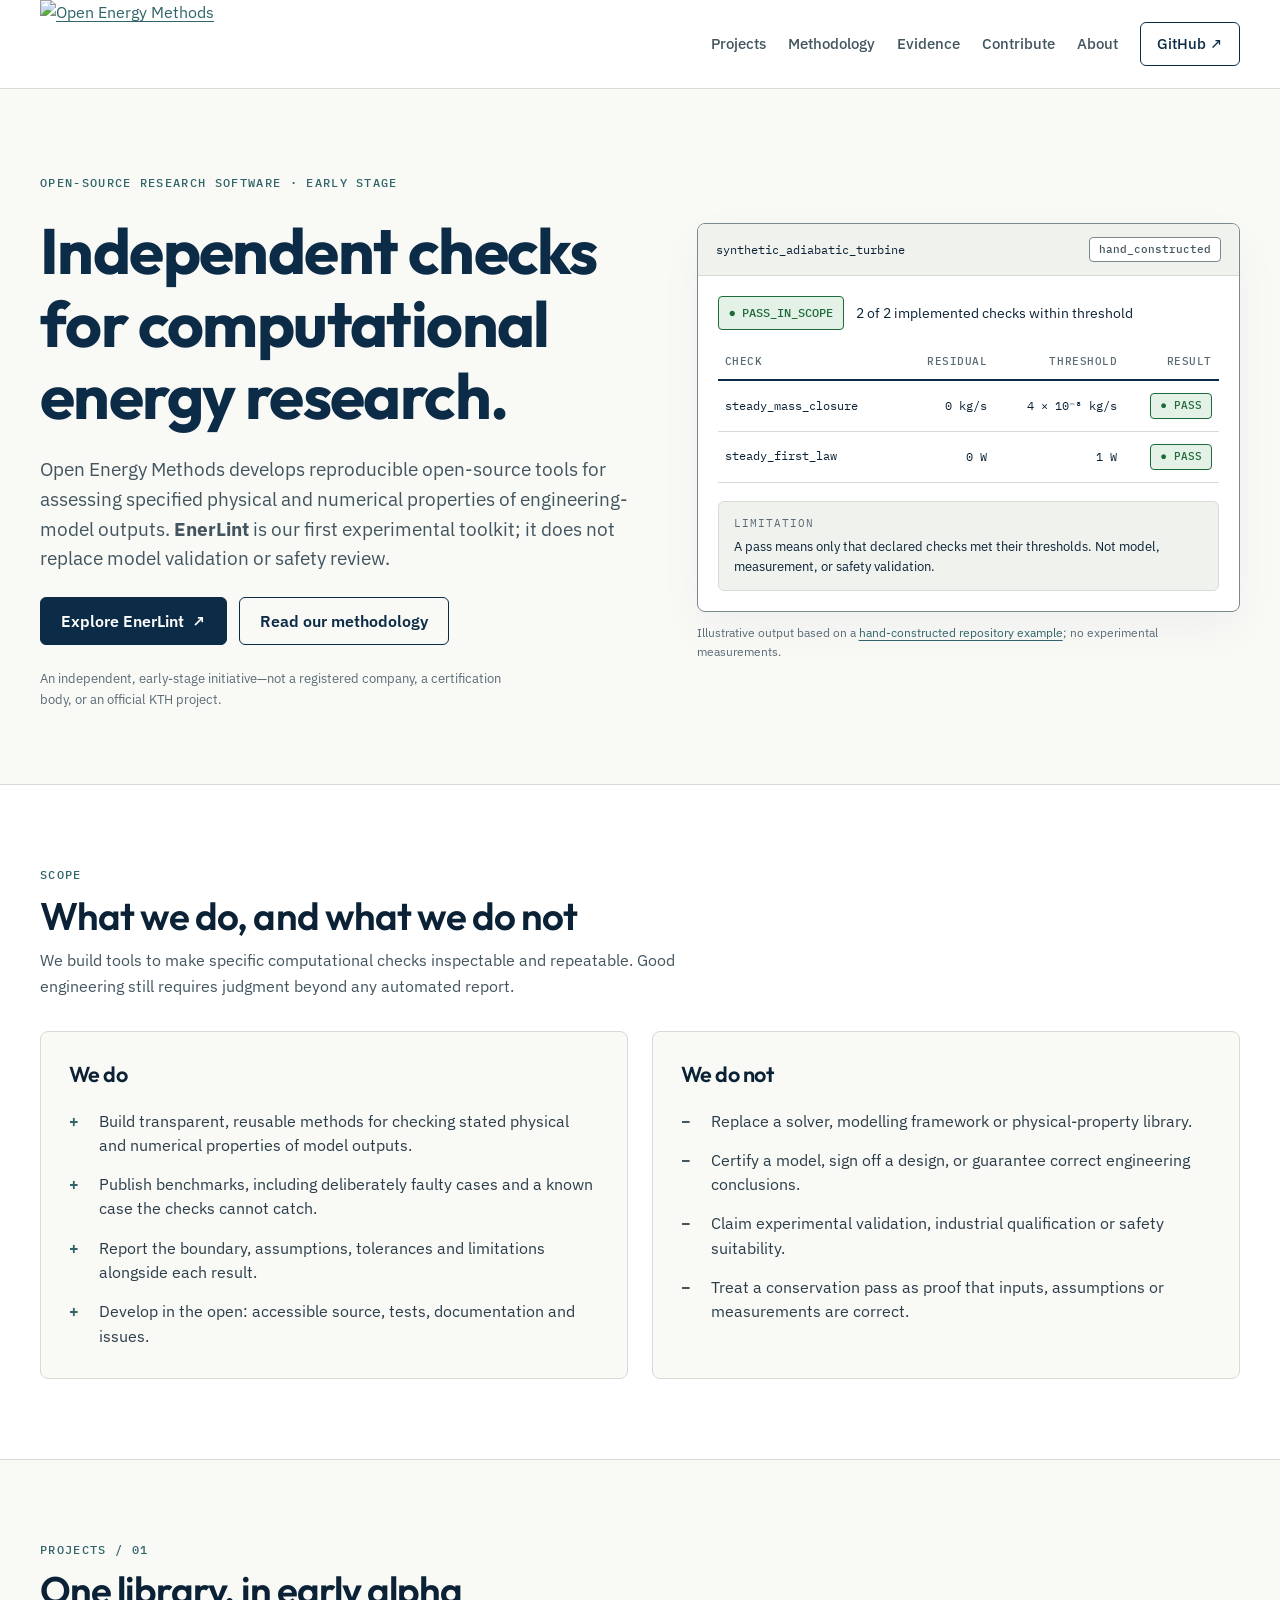
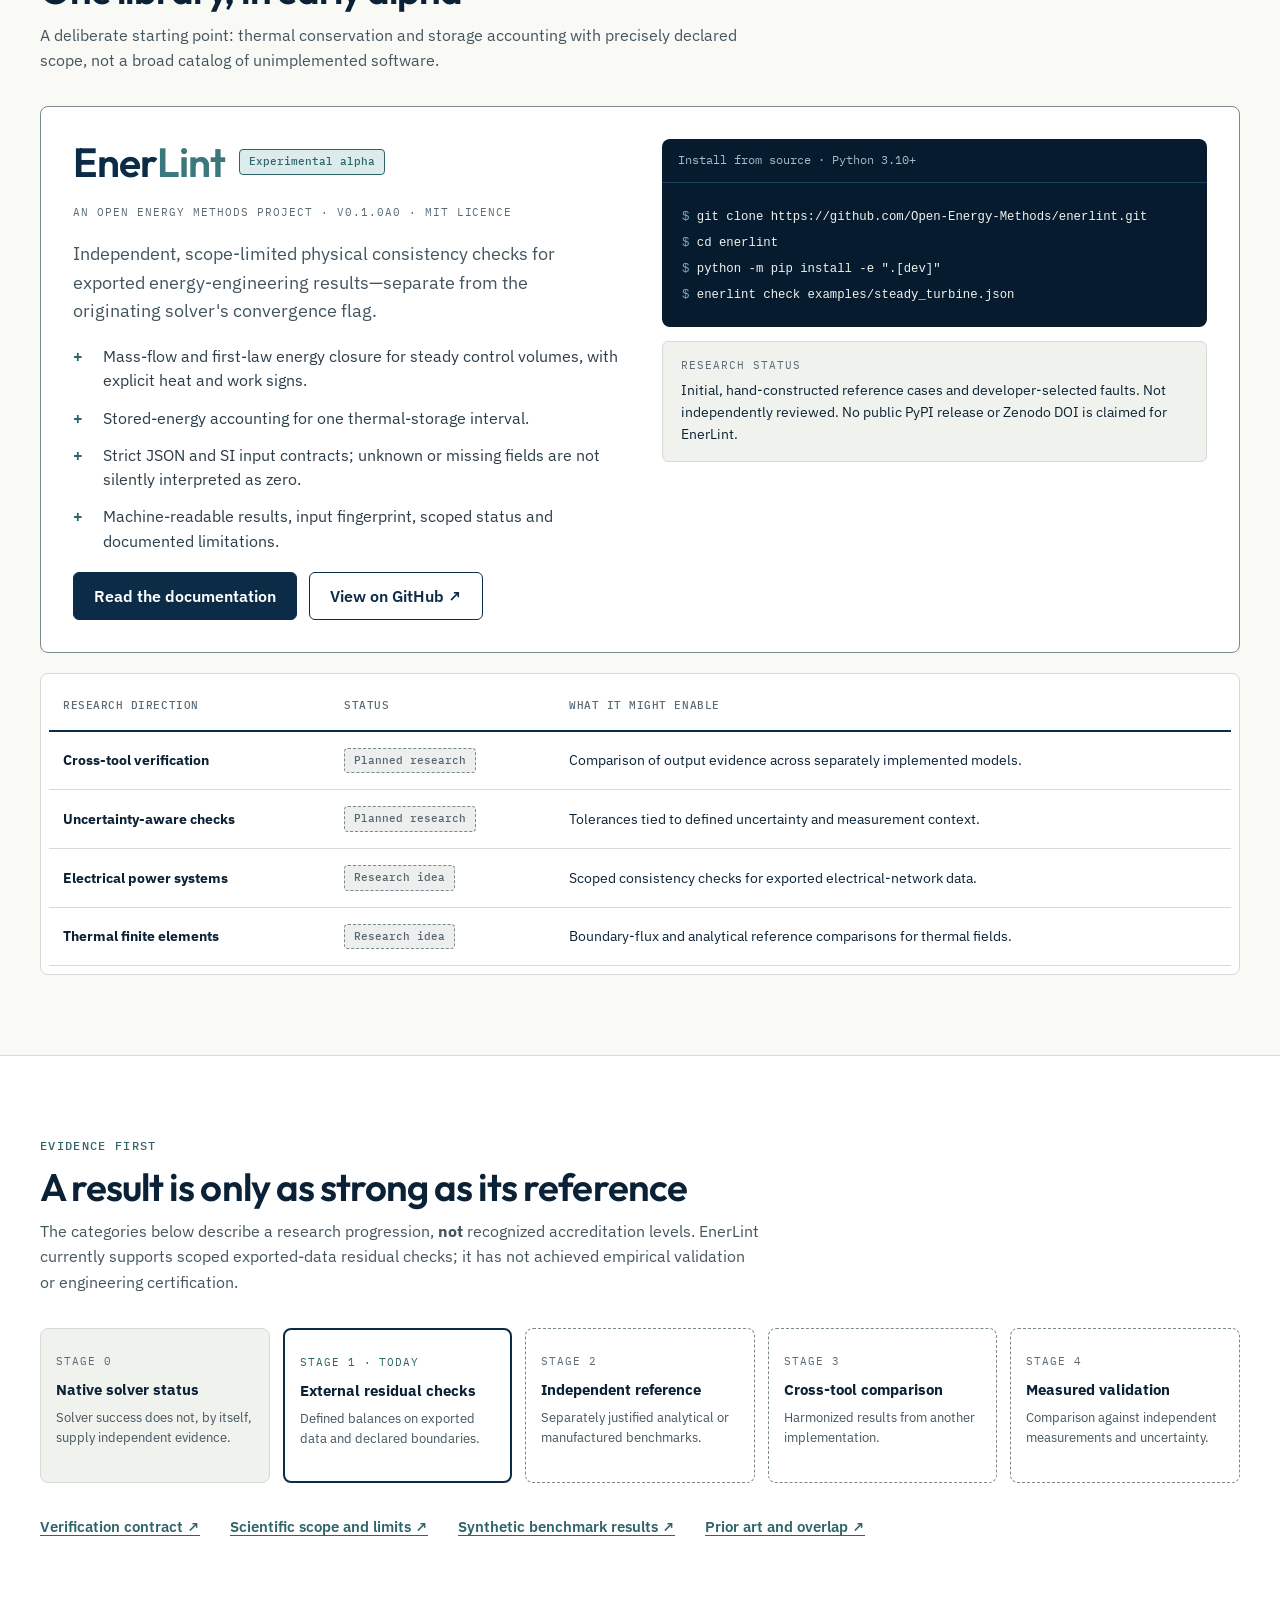
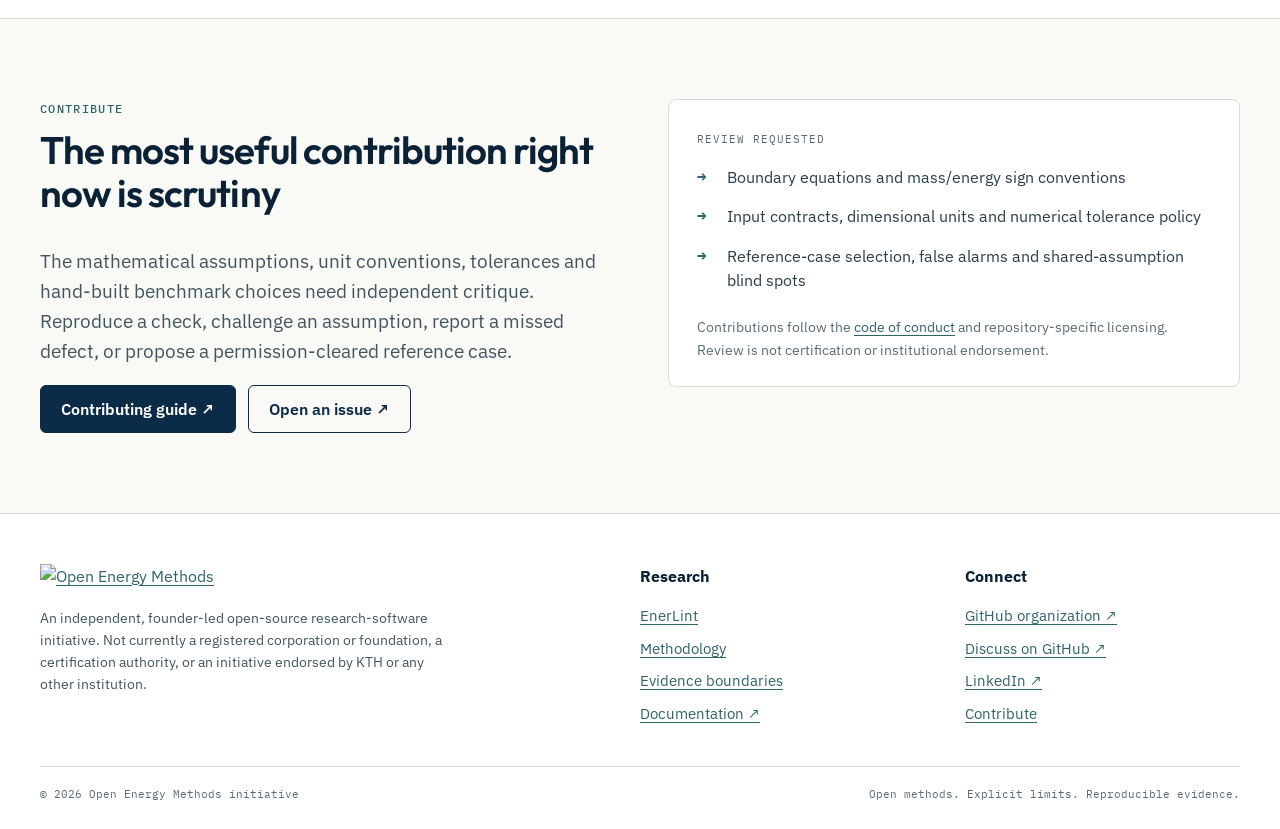
==== index.html @ 45ecf0be "fix(site): make copyable git clone example a single command" ====
<!doctype html>
<html lang="en">
<head>
  <meta charset="utf-8">
  <meta name="viewport" content="width=device-width, initial-scale=1">
  <meta name="theme-color" content="#0C2B47">
  <meta name="description" content="Open Energy Methods develops reproducible, open-source numerical verification methods and evidence-limited tools for energy engineering research. Explore EnerLint.">
  <meta name="author" content="Open Energy Methods">
  <meta property="og:type" content="website">
  <meta property="og:site_name" content="Open Energy Methods">
  <meta property="og:title" content="Open Energy Methods — Independent checks for computational energy research">
  <meta property="og:description" content="Open methods, independent checks, explicit limits. Explore the experimental EnerLint toolkit.">
  <meta property="og:url" content="https://open-energy-methods.github.io/">
  <meta property="og:image" content="https://raw.githubusercontent.com/Open-Energy-Methods/.github/main/assets/brand/oem-logo-full-primary.svg">
  <meta name="twitter:card" content="summary">
  <link rel="canonical" href="https://open-energy-methods.github.io/">
  <link rel="icon" type="image/svg+xml" href="https://raw.githubusercontent.com/Open-Energy-Methods/.github/main/assets/brand/oem-logo-symbol-primary.svg">
  <link rel="preconnect" href="https://fonts.googleapis.com">
  <link rel="preconnect" href="https://fonts.gstatic.com" crossorigin>
  <link rel="stylesheet" href="./assets/site.css">
  <title>Open Energy Methods | Independent verification for energy research</title>
</head>
<body>
<a class="skip" href="#main">Skip to main content</a>
<header class="site-header">
  <div class="container nav-shell">
    <a class="brand" href="/" aria-label="Open Energy Methods — home"><img width="209" height="88" src="https://raw.githubusercontent.com/Open-Energy-Methods/.github/main/assets/brand/oem-logo-full-primary.svg" alt="Open Energy Methods"></a>
    <nav class="desktop-nav" aria-label="Primary navigation">
      <a href="#projects">Projects</a><a href="#method">Methodology</a><a href="#evidence">Evidence</a><a href="#contribute">Contribute</a><a href="#about">About</a>
      <a class="nav-gh" href="https://github.com/Open-Energy-Methods" target="_blank" rel="noopener noreferrer">GitHub ↗</a>
    </nav>
    <details class="mobile-nav">
      <summary aria-label="Open navigation menu">Menu ☰</summary>
      <nav class="mobile-links" aria-label="Mobile navigation">
        <a href="#projects">Projects</a><a href="#method">Methodology</a><a href="#evidence">Evidence</a><a href="#contribute">Contribute</a><a href="#about">About</a><a href="https://github.com/Open-Energy-Methods">GitHub ↗</a>
      </nav>
    </details>
  </div>
</header>
<main id="main">
  <section class="container hero" aria-labelledby="hero-title">
    <div class="hero-copy">
      <span class="eyebrow">Open-source research software · Early stage</span>
      <h1 id="hero-title">Independent checks for computational energy research.</h1>
      <p class="lead">Open Energy Methods develops reproducible open-source tools for assessing specified physical and numerical properties of engineering-model outputs. <strong>EnerLint</strong> is our first experimental toolkit; it does not replace model validation or safety review.</p>
      <div class="btn-row"><a class="btn btn-primary" href="#projects">Explore EnerLint <span aria-hidden="true">↗</span></a><a class="btn btn-outline" href="#method">Read our methodology</a></div>
      <p class="hero-note">An independent, early-stage initiative—not a registered company, a certification body, or an official KTH project.</p>
    </div>
    <figure style="margin:0;min-width:0">
      <div class="card evidence-card">
        <div class="evidence-head"><span class="mono small" style="font-size:.76rem">synthetic_adiabatic_turbine</span><span class="chip chip-plain">hand_constructed</span></div>
        <div class="evidence-body">
          <div class="status-row"><span class="chip chip-pass" style="font-size:.78rem;padding:7px 10px"><span aria-hidden="true">●</span> PASS_IN_SCOPE</span><span class="small">2 of 2 implemented checks within threshold</span></div>
          <div class="table-scroll">
            <table class="table"><thead><tr><th scope="col">Check</th><th scope="col" style="text-align:right">Residual</th><th scope="col" style="text-align:right">Threshold</th><th scope="col">Result</th></tr></thead>
            <tbody><tr><td class="code-name">steady_mass_closure</td><td class="num">0 kg/s</td><td class="num">4 × 10⁻⁸ kg/s</td><td><span class="chip chip-pass">● PASS</span></td></tr><tr><td class="code-name">steady_first_law</td><td class="num">0 W</td><td class="num">1 W</td><td><span class="chip chip-pass">● PASS</span></td></tr></tbody></table>
          </div>
          <div class="limitation"><span class="label">Limitation</span>A pass means only that declared checks met their thresholds. Not model, measurement, or safety validation.</div>
        </div>
      </div>
      <figcaption class="caption">Illustrative output based on a <a href="https://github.com/Open-Energy-Methods/enerlint/blob/main/examples/steady_turbine.json">hand-constructed repository example</a>; no experimental measurements.</figcaption>
    </figure>
  </section>
  <section class="section section-white" id="method" aria-labelledby="method-title"><div class="container">
    <div class="section-heading"><span class="eyebrow">Scope</span><h2 id="method-title">What we do, and what we do not</h2><p>We build tools to make specific computational checks inspectable and repeatable. Good engineering still requires judgment beyond any automated report.</p></div>
    <div class="two-up">
      <article class="scope-panel"><h3>We do</h3><ul class="clean-list">
        <li><span class="list-mark">+</span><span>Build transparent, reusable methods for checking stated physical and numerical properties of model outputs.</span></li>
        <li><span class="list-mark">+</span><span>Publish benchmarks, including deliberately faulty cases and a known case the checks cannot catch.</span></li>
        <li><span class="list-mark">+</span><span>Report the boundary, assumptions, tolerances and limitations alongside each result.</span></li>
        <li><span class="list-mark">+</span><span>Develop in the open: accessible source, tests, documentation and issues.</span></li>
      </ul></article>
      <article class="scope-panel"><h3>We do not</h3><ul class="clean-list">
        <li><span class="list-mark negative">−</span><span>Replace a solver, modelling framework or physical-property library.</span></li>
        <li><span class="list-mark negative">−</span><span>Certify a model, sign off a design, or guarantee correct engineering conclusions.</span></li>
        <li><span class="list-mark negative">−</span><span>Claim experimental validation, industrial qualification or safety suitability.</span></li>
        <li><span class="list-mark negative">−</span><span>Treat a conservation pass as proof that inputs, assumptions or measurements are correct.</span></li>
      </ul></article>
    </div>
  </div></section>
  <section class="section container" id="projects" aria-labelledby="project-title">
    <div class="section-heading"><span class="eyebrow">Projects / 01</span><h2 id="project-title">One library, in early alpha</h2><p>A deliberate starting point: thermal conservation and storage accounting with precisely declared scope, not a broad catalog of unimplemented software.</p></div>
    <article class="card project">
      <div class="project-summary">
        <div class="project-title"><h3>Ener<span>Lint</span></h3><span class="chip chip-teal">Experimental alpha</span></div>
        <span class="label">An Open Energy Methods project · v0.1.0a0 · MIT licence</span>
        <p class="lead">Independent, scope-limited physical consistency checks for exported energy-engineering results—separate from the originating solver's convergence flag.</p>
        <ul class="clean-list">
          <li><span class="list-mark">+</span><span>Mass-flow and first-law energy closure for steady control volumes, with explicit heat and work signs.</span></li>
          <li><span class="list-mark">+</span><span>Stored-energy accounting for one thermal-storage interval.</span></li>
          <li><span class="list-mark">+</span><span>Strict JSON and SI input contracts; unknown or missing fields are not silently interpreted as zero.</span></li>
          <li><span class="list-mark">+</span><span>Machine-readable results, input fingerprint, scoped status and documented limitations.</span></li>
        </ul>
        <div class="btn-row"><a class="btn btn-primary" href="https://github.com/Open-Energy-Methods/enerlint#readme">Read the documentation</a><a class="btn btn-outline" href="https://github.com/Open-Energy-Methods/enerlint">View on GitHub ↗</a></div>
      </div>
      <div class="project-aside">
        <div class="terminal">
          <div class="terminal-top mono">Install from source · Python 3.10+</div>
          <pre><code><span class="prompt">$</span> git clone https://github.com/Open-Energy-Methods/enerlint.git
<span class="prompt">$</span> cd enerlint
<span class="prompt">$</span> python -m pip install -e ".[dev]"
<span class="prompt">$</span> enerlint check examples/steady_turbine.json</code></pre>
        </div>
        <div class="status-box"><span class="label">Research status</span>Initial, hand-constructed reference cases and developer-selected faults. Not independently reviewed. No public PyPI release or Zenodo DOI is claimed for EnerLint.</div>
      </div>
    </article>
    <div class="agenda">
      <div class="table-scroll"><table class="table"><thead><tr><th scope="col">Research direction</th><th scope="col">Status</th><th scope="col">What it might enable</th></tr></thead><tbody>
      <tr><td><strong>Cross-tool verification</strong></td><td><span class="chip chip-neutral">Planned research</span></td><td>Comparison of output evidence across separately implemented models.</td></tr>
      <tr><td><strong>Uncertainty-aware checks</strong></td><td><span class="chip chip-neutral">Planned research</span></td><td>Tolerances tied to defined uncertainty and measurement context.</td></tr>
      <tr><td><strong>Electrical power systems</strong></td><td><span class="chip chip-neutral">Research idea</span></td><td>Scoped consistency checks for exported electrical-network data.</td></tr>
      <tr><td><strong>Thermal finite elements</strong></td><td><span class="chip chip-neutral">Research idea</span></td><td>Boundary-flux and analytical reference comparisons for thermal fields.</td></tr>
      </tbody></table></div>
    </div>
  </section>
  <section class="section section-white" id="evidence" aria-labelledby="evidence-title"><div class="container">
    <div class="section-heading"><span class="eyebrow">Evidence first</span><h2 id="evidence-title">A result is only as strong as its reference</h2><p>The categories below describe a research progression, <strong>not</strong> recognized accreditation levels. EnerLint currently supports scoped exported-data residual checks; it has not achieved empirical validation or engineering certification.</p></div>
    <div class="evidence-levels">
      <div class="level dim"><span class="label">Stage 0</span><strong>Native solver status</strong><p>Solver success does not, by itself, supply independent evidence.</p></div>
      <div class="level current"><span class="label" style="color:var(--teal-text)">Stage 1 · Today</span><strong>External residual checks</strong><p>Defined balances on exported data and declared boundaries.</p></div>
      <div class="level"><span class="label">Stage 2</span><strong>Independent reference</strong><p>Separately justified analytical or manufactured benchmarks.</p></div>
      <div class="level"><span class="label">Stage 3</span><strong>Cross-tool comparison</strong><p>Harmonized results from another implementation.</p></div>
      <div class="level"><span class="label">Stage 4</span><strong>Measured validation</strong><p>Comparison against independent measurements and uncertainty.</p></div>
    </div>
    <div class="doc-links">
      <a href="https://github.com/Open-Energy-Methods/enerlint/blob/main/docs/VERIFICATION_CONTRACT.md">Verification contract ↗</a>
      <a href="https://github.com/Open-Energy-Methods/enerlint/blob/main/docs/SCIENTIFIC_SCOPE.md">Scientific scope and limits ↗</a>
      <a href="https://github.com/Open-Energy-Methods/enerlint/blob/main/docs/RESULTS.md">Synthetic benchmark results ↗</a>
      <a href="https://github.com/Open-Energy-Methods/enerlint/blob/main/docs/PRIOR_ART.md">Prior art and overlap ↗</a>
    </div>
  </div></section>
  <section class="section container" id="contribute" aria-labelledby="contribute-title">
    <div class="contribute-grid">
      <div><div class="section-heading"><span class="eyebrow">Contribute</span><h2 id="contribute-title">The most useful contribution right now is scrutiny</h2></div>
      <p class="lead">The mathematical assumptions, unit conventions, tolerances and hand-built benchmark choices need independent critique. Reproduce a check, challenge an assumption, report a missed defect, or propose a permission-cleared reference case.</p>
      <div class="btn-row"><a class="btn btn-primary" href="https://github.com/Open-Energy-Methods/.github/blob/main/CONTRIBUTING.md">Contributing guide ↗</a><a class="btn btn-outline" href="https://github.com/Open-Energy-Methods/enerlint/issues">Open an issue ↗</a></div></div>
      <aside class="card review-panel"><span class="label">Review requested</span>
      <ul class="clean-list"><li><span class="list-mark">→</span><span>Boundary equations and mass/energy sign conventions</span></li>
      <li><span class="list-mark">→</span><span>Input contracts, dimensional units and numerical tolerance policy</span></li>
      <li><span class="list-mark">→</span><span>Reference-case selection, false alarms and shared-assumption blind spots</span></li></ul>
      <p class="small muted" style="margin:0">Contributions follow the <a href="https://github.com/Open-Energy-Methods/.github/blob/main/CODE_OF_CONDUCT.md">code of conduct</a> and repository-specific licensing. Review is not certification or institutional endorsement.</p>
      </aside>
    </div>
  </section>
</main>
<footer class="site-footer" id="about">
  <div class="container footer-grid">
    <div><a href="/" aria-label="Open Energy Methods homepage"><img class="footer-brand" src="https://raw.githubusercontent.com/Open-Energy-Methods/.github/main/assets/brand/oem-logo-full-primary.svg" alt="Open Energy Methods"></a>
      <p>An independent, founder-led open-source research-software initiative. Not currently a registered corporation or foundation, a certification authority, or an initiative endorsed by KTH or any other institution.</p>
    </div>
    <div class="footer-column"><b>Research</b><a href="#projects">EnerLint</a><a href="#method">Methodology</a><a href="#evidence">Evidence boundaries</a><a href="https://github.com/Open-Energy-Methods/enerlint/tree/main/docs">Documentation ↗</a></div>
    <div class="footer-column"><b>Connect</b><a href="https://github.com/Open-Energy-Methods">GitHub organization ↗</a><a href="https://github.com/Open-Energy-Methods/enerlint/issues">Discuss on GitHub ↗</a><a href="https://www.linkedin.com/company/open-energy-methods">LinkedIn ↗</a><a href="#contribute">Contribute</a></div>
  </div>
  <div class="container footer-bottom"><span>© 2026 Open Energy Methods initiative</span><span>Open methods. Explicit limits. Reproducible evidence.</span></div>
</footer>
</body>
</html>
---- assets/site.css ----
@import url('https://fonts.googleapis.com/css2?family=IBM+Plex+Mono:wght@400;500;600&family=IBM+Plex+Sans:wght@400;500;600;700&family=Outfit:wght@400;500;600;700&display=swap');
:root {
  --navy:#0C2B47; --navy-deep:#071B2E; --teal:#3B787E; --teal-text:#2F6468; --teal-pale:#DCEBEB;
  --paper:#F9F9F6; --white:#FFFFFF; --subtle:#F0F2EE; --line:#D5DBD6; --line-strong:#7A8A8C;
  --ink:#0B2236; --secondary:#43555F; --muted:#5A6B75; --pass:#1F6A3B; --pass-bg:#E4F1E7;
  --container:1200px; --font-body:"IBM Plex Sans",system-ui,sans-serif;
  --font-display:"Outfit","IBM Plex Sans",system-ui,sans-serif;
  --font-mono:"IBM Plex Mono",ui-monospace,monospace;
}
*{box-sizing:border-box}
html{scroll-behavior:smooth;scroll-padding-top:98px}
body{margin:0;background:var(--paper);color:var(--ink);font-family:var(--font-body);font-size:16px;line-height:1.6}
body,button,a{ -webkit-tap-highlight-color:transparent }
img{max-width:100%;height:auto}
a{color:var(--teal-text);text-underline-offset:3px}
a:hover{color:var(--navy)}
a:focus-visible,summary:focus-visible,button:focus-visible{outline:3px solid var(--navy);outline-offset:4px;border-radius:3px}
button{font:inherit}
.skip{position:absolute;z-index:1000;top:-80px;left:12px;padding:10px 16px;background:var(--navy);color:white;border-radius:4px}
.skip:focus{top:12px;color:white}
.container{width:min(calc(100% - 80px),var(--container));margin-inline:auto}
.mono,.eyebrow,.label,.chip{font-family:var(--font-mono)}
.eyebrow{font-size:12px;letter-spacing:.11em;text-transform:uppercase;color:var(--teal-text);font-weight:500}
.label{color:var(--muted);font-size:11px;letter-spacing:.09em;text-transform:uppercase}
h1,h2,h3,p{margin-top:0}
h1,h2,h3{font-family:var(--font-display);letter-spacing:-.025em;line-height:1.13}
h1{font-size:clamp(2.65rem,5vw,4.1rem);color:var(--navy);font-weight:700;max-width:760px;margin-bottom:0}
h2{font-size:clamp(1.85rem,3vw,2.4rem);font-weight:600;margin-bottom:0}
h3{font-size:1.35rem;font-weight:600;margin-bottom:0}
p{color:var(--secondary)}
.lead{font-size:clamp(1.05rem,1.45vw,1.22rem);line-height:1.6}
.small{font-size:.88rem}
.muted{color:var(--muted)}
.site-header{background:#fff;border-bottom:1px solid var(--line);position:sticky;top:0;z-index:50}
.nav-shell{display:flex;align-items:center;justify-content:space-between;gap:24px;min-height:88px}
.brand{display:inline-flex;align-items:center;flex:none}
.brand img{display:block;width:209px;height:auto}
.desktop-nav{display:flex;align-items:center;gap:22px}
.desktop-nav a{font-size:.91rem;font-weight:500;color:var(--secondary);text-decoration:none;white-space:nowrap}
.desktop-nav a:hover{color:var(--navy);text-decoration:underline}
.desktop-nav .nav-gh{border:1px solid var(--navy);border-radius:6px;padding:9px 16px;color:var(--navy)}
.mobile-nav{display:none}
.mobile-nav summary{cursor:pointer;font-weight:600;list-style:none;color:var(--navy);padding:10px;border:1px solid var(--line-strong);border-radius:6px}
.mobile-nav summary::-webkit-details-marker{display:none}
.mobile-nav .mobile-links{display:flex;flex-direction:column;gap:0;position:absolute;top:calc(100% - 1px);left:0;right:0;background:white;border-bottom:1px solid var(--line);box-shadow:0 12px 24px #071b2e12;padding:10px 24px 20px}
.mobile-links a{display:block;padding:11px 4px;text-decoration:none;font-weight:500;color:var(--ink)}
.btn-row{display:flex;flex-wrap:wrap;gap:12px}
.btn{min-height:48px;display:inline-flex;align-items:center;justify-content:center;gap:8px;padding:10px 20px;border:1.5px solid var(--navy);border-radius:6px;text-decoration:none;font-weight:600;font-size:.98rem;line-height:1.3;transition:background-color .15s ease,border-color .15s ease,transform .15s ease}
.btn:hover{transform:translateY(-1px)}
.btn-primary{background:var(--navy);color:white}
.btn-primary:hover{background:var(--navy-deep);color:white}
.btn-outline{background:transparent;color:var(--navy)}
.btn-outline:hover{background:var(--subtle);color:var(--navy)}
.hero{padding-block:84px 74px;display:grid;grid-template-columns: minmax(0,1.05fr) minmax(0,.95fr);gap:56px;align-items:center}
.hero-copy{display:flex;flex-direction:column;align-items:start;gap:23px}
.hero-copy .lead{margin:0;max-width:57ch}
.hero-note{font-size:.83rem;max-width:59ch;color:var(--muted);line-height:1.6;margin:0}
.card{background:var(--white);border:1px solid var(--line);border-radius:8px}
.evidence-card{border-color:var(--line-strong);overflow:hidden;box-shadow:0 16px 45px #0c2b470b}
.evidence-head{display:flex;justify-content:space-between;gap:12px;align-items:center;flex-wrap:wrap;background:var(--subtle);padding:13px 18px;border-bottom:1px solid var(--line)}
.evidence-body{padding:20px}
.status-row{display:flex;gap:12px;align-items:center;flex-wrap:wrap;margin-bottom:14px}
.chip{display:inline-flex;align-items:center;gap:6px;border-radius:4px;padding:4px 9px;font-size:.7rem;font-weight:500;line-height:1.4;border:1px solid var(--line-strong);white-space:nowrap}
.chip-pass{color:var(--pass);background:var(--pass-bg);border-color:var(--pass)}
.chip-neutral{color:#55646E;background:#ECEFEE;border-style:dashed}
.chip-teal{color:var(--teal-text);background:var(--teal-pale);border-color:var(--teal-text)}
.chip-plain{color:var(--secondary);background:white}
.table-scroll{overflow-x:auto;width:100%}
.table{border-collapse:collapse;width:100%;font-size:.83rem;line-height:1.45;min-width:480px}
.table th{text-align:left;font-family:var(--font-mono);font-size:.67rem;letter-spacing:.05em;text-transform:uppercase;font-weight:500;color:var(--muted);border-bottom:2px solid var(--navy);padding:10px 7px}
.table td{border-bottom:1px solid var(--line);padding:12px 7px;vertical-align:middle}
.table td:last-child,.table th:last-child{text-align:right}
.table .num{text-align:right;white-space:nowrap;font-family:var(--font-mono);font-size:.75rem}
.table .code-name{font-family:var(--font-mono);font-size:.72rem;word-break:break-word}
.limitation{margin-top:18px;padding:13px 15px;border:1px solid var(--line);background:var(--subtle);border-radius:6px;font-size:.84rem;line-height:1.55}
.limitation .label{display:block;margin-bottom:4px}
.caption{font-size:.76rem;line-height:1.5;color:var(--muted);margin-top:12px;margin-bottom:0}
.section{padding-block:80px}
.section-white{background:var(--white);border-block:1px solid var(--line)}
.section-heading{display:flex;flex-direction:column;gap:10px;max-width:780px;margin-bottom:32px}
.section-heading p{margin:0;max-width:72ch}
.two-up{display:grid;grid-template-columns:repeat(2,minmax(0,1fr));gap:24px}
.scope-panel{padding:30px 28px;background:var(--paper);border:1px solid var(--line);border-radius:8px}
.scope-panel h3{margin-bottom:22px}
.clean-list{margin:0;padding:0;list-style:none;display:flex;flex-direction:column;gap:15px}
.clean-list li{display:grid;grid-template-columns:18px 1fr;gap:12px;color:#2B3D49;line-height:1.52}
.list-mark{font-family:var(--font-mono);color:var(--teal-text);font-weight:600}
.list-mark.negative{color:var(--secondary)}
.project{border-color:var(--line-strong);padding:32px;display:grid;grid-template-columns:repeat(2,minmax(0,1fr));gap:44px;align-items:start}
.project-summary{display:flex;flex-direction:column;gap:19px}
.project-title{display:flex;align-items:center;gap:14px;flex-wrap:wrap}
.project-title h3{font-size:2.55rem;color:var(--navy)}
.project-title h3 span{color:var(--teal)}
.project-summary .lead{margin:0;font-size:1.1rem}
.project-summary .clean-list{gap:13px}
.terminal{background:var(--navy-deep);color:#eef2ef;border-radius:8px;overflow:hidden}
.terminal-top{font-size:.74rem;color:#a9bac4;border-bottom:1px solid #1F4059;padding:12px 16px}
pre{margin:0;max-width:100%;white-space:pre;overflow:auto;padding:20px;font-size:.77rem;line-height:1.95;font-family:var(--font-mono)}
.terminal .prompt{color:#6FB0B4}
.project-aside{display:flex;flex-direction:column;gap:14px;min-width:0}
.status-box{padding:15px 18px;border:1px solid var(--line);border-radius:6px;background:var(--subtle);font-size:.85rem;line-height:1.6}
.status-box .label{display:block;margin-bottom:6px}
.agenda{margin-top:20px;padding:8px;background:white;border:1px solid var(--line);border-radius:8px}
.agenda .table{min-width:600px;font-size:.88rem}
.agenda .table td,.agenda .table th{padding:16px 14px}
.agenda .table td:nth-child(2){white-space:nowrap}
.agenda .table td:last-child,.agenda .table th:last-child{text-align:left}
.evidence-levels{display:grid;grid-template-columns:repeat(5,minmax(0,1fr));gap:13px}
.level{border:1px dashed var(--line-strong);background:#fff;padding:18px 15px;border-radius:8px;min-height:155px}
.level.dim{background:var(--subtle);border-style:solid;border-color:var(--line)}
.level.current{border:2px solid var(--navy)}
.level strong{display:block;font-size:.93rem;line-height:1.35;margin-top:8px}
.level p{font-size:.81rem;line-height:1.5;margin:8px 0 0}
.doc-links{display:flex;gap:14px 30px;flex-wrap:wrap;margin-top:32px}
.doc-links a{font-weight:600;font-size:.93rem}
.contribute-grid{display:grid;grid-template-columns:repeat(2,minmax(0,1fr));gap:56px;align-items:start}
.contribute-grid .lead{max-width:58ch}
.review-panel{padding:25px 28px}
.review-panel .clean-list{margin-top:14px;margin-bottom:24px}
.site-footer{border-top:1px solid var(--line);background:white}
.footer-grid{display:grid;grid-template-columns:2fr 1fr 1fr;gap:50px;padding-block:50px 40px}
.footer-brand{width:235px;display:block;margin-bottom:18px}
.footer-grid p{font-size:.86rem;line-height:1.6;max-width:52ch}
.footer-column{display:flex;flex-direction:column;gap:9px}
.footer-column b{margin-bottom:6px}
.footer-column a{font-size:.92rem}
.footer-bottom{border-top:1px solid var(--line);padding-block:18px 26px;display:flex;justify-content:space-between;gap:16px;color:var(--muted);font-family:var(--font-mono);font-size:.71rem}
@media(max-width:1050px){.desktop-nav{gap:13px}.desktop-nav a{font-size:.83rem}.brand img{width:178px}.hero{gap:32px}.evidence-levels{grid-template-columns:repeat(3,1fr)}}
@media(max-width:820px){.container{width:min(calc(100% - 48px),var(--container))}.nav-shell{min-height:76px}.desktop-nav{display:none}.mobile-nav{display:block}.hero{grid-template-columns:1fr;padding-block:65px 62px;gap:42px}.hero-copy{max-width:660px}.project,.contribute-grid{grid-template-columns:1fr}.footer-grid{grid-template-columns:1.5fr 1fr;gap:36px}.footer-grid .footer-column:last-child{grid-column:2}.section{padding-block:64px}}
@media(max-width:600px){.container{width:calc(100% - 36px)}.brand img{width:170px}.hero{padding-block:52px}.hero-copy{gap:19px}h1{font-size:clamp(2.35rem,10.5vw,3.1rem)}.section{padding-block:52px}.two-up{grid-template-columns:1fr}.scope-panel{padding:23px 20px}.project{padding:22px 18px;gap:28px}.project-title h3{font-size:2.25rem}.evidence-body{padding:15px}.evidence-levels{grid-template-columns:repeat(2,minmax(0,1fr))}.level{min-height:137px}.agenda .table{min-width:580px}.footer-grid{grid-template-columns:1fr;gap:24px}.footer-grid .footer-column:last-child{grid-column:auto}.footer-bottom{flex-direction:column}.review-panel{padding:21px 20px}}
@media(max-width:370px){.evidence-levels{grid-template-columns:1fr}.btn{width:100%}}
@media(prefers-reduced-motion:reduce){html{scroll-behavior:auto}.btn{transition:none}.btn:hover{transform:none}}
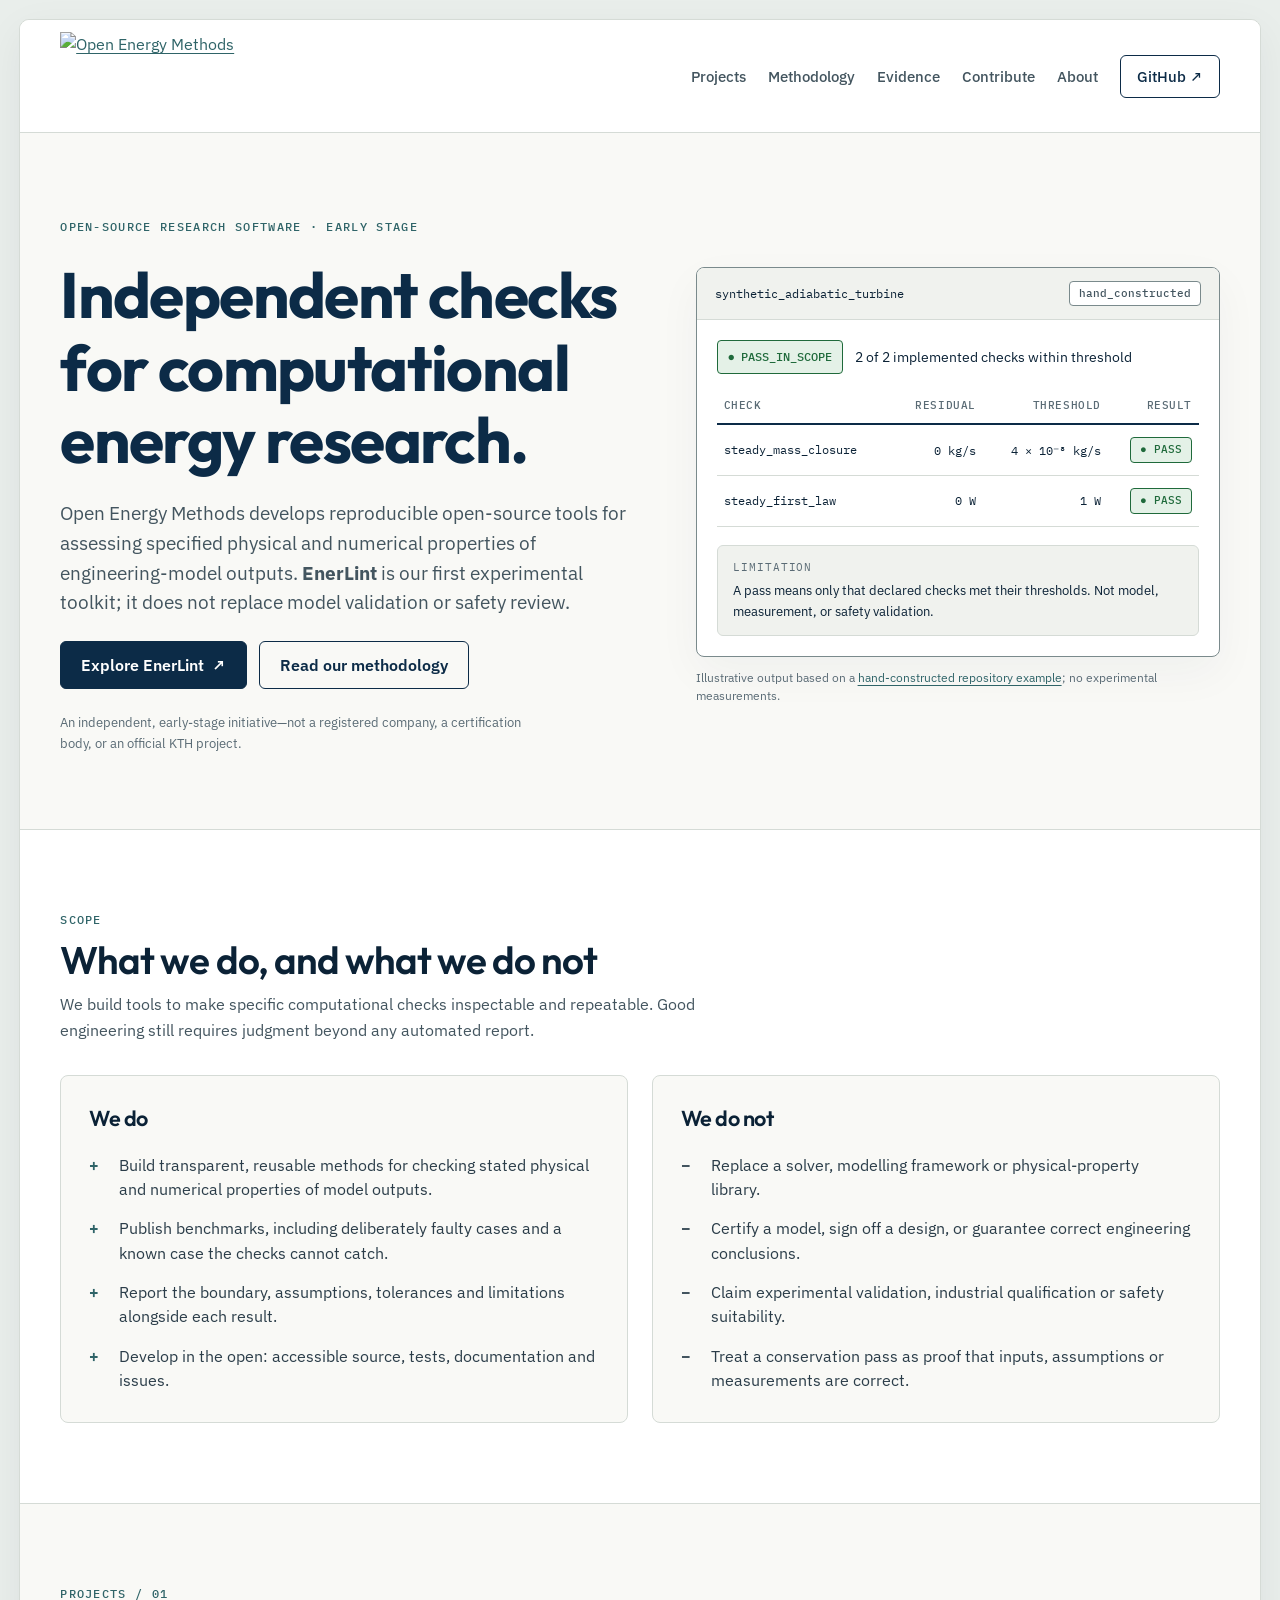
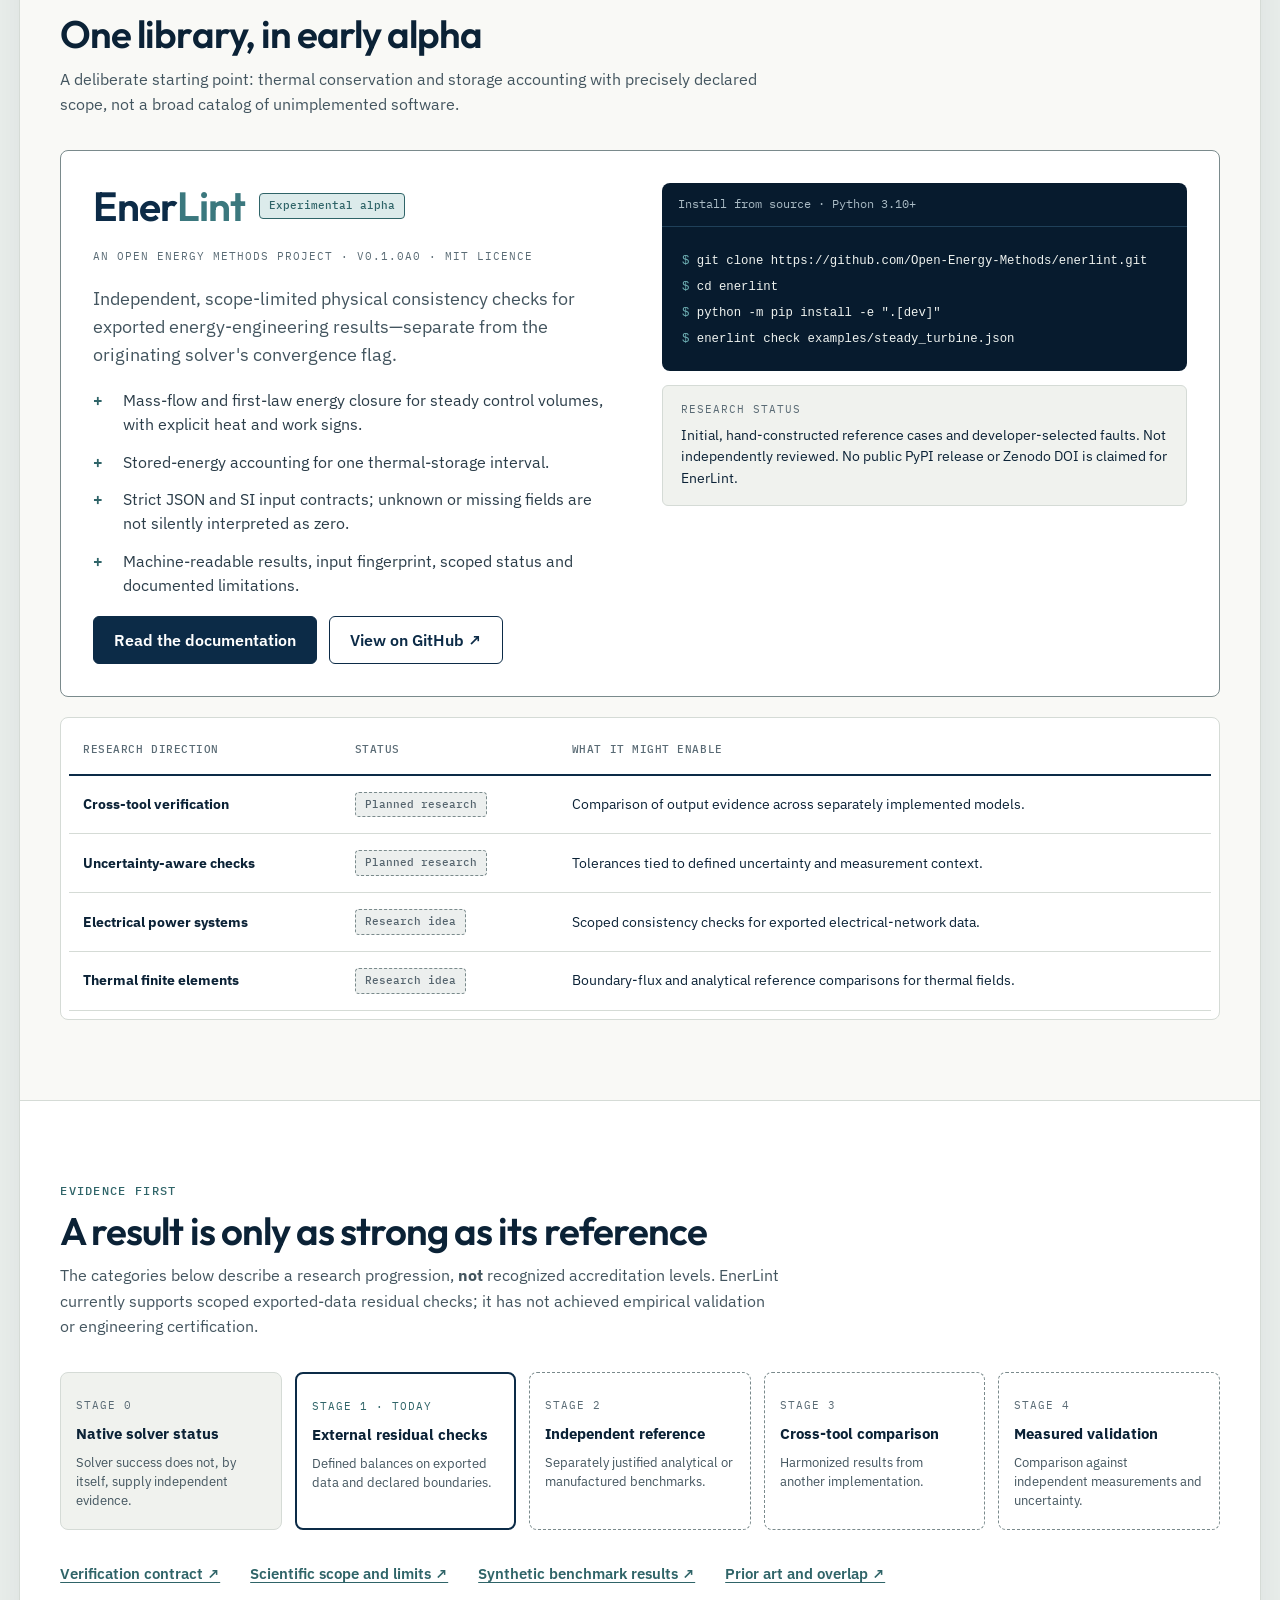
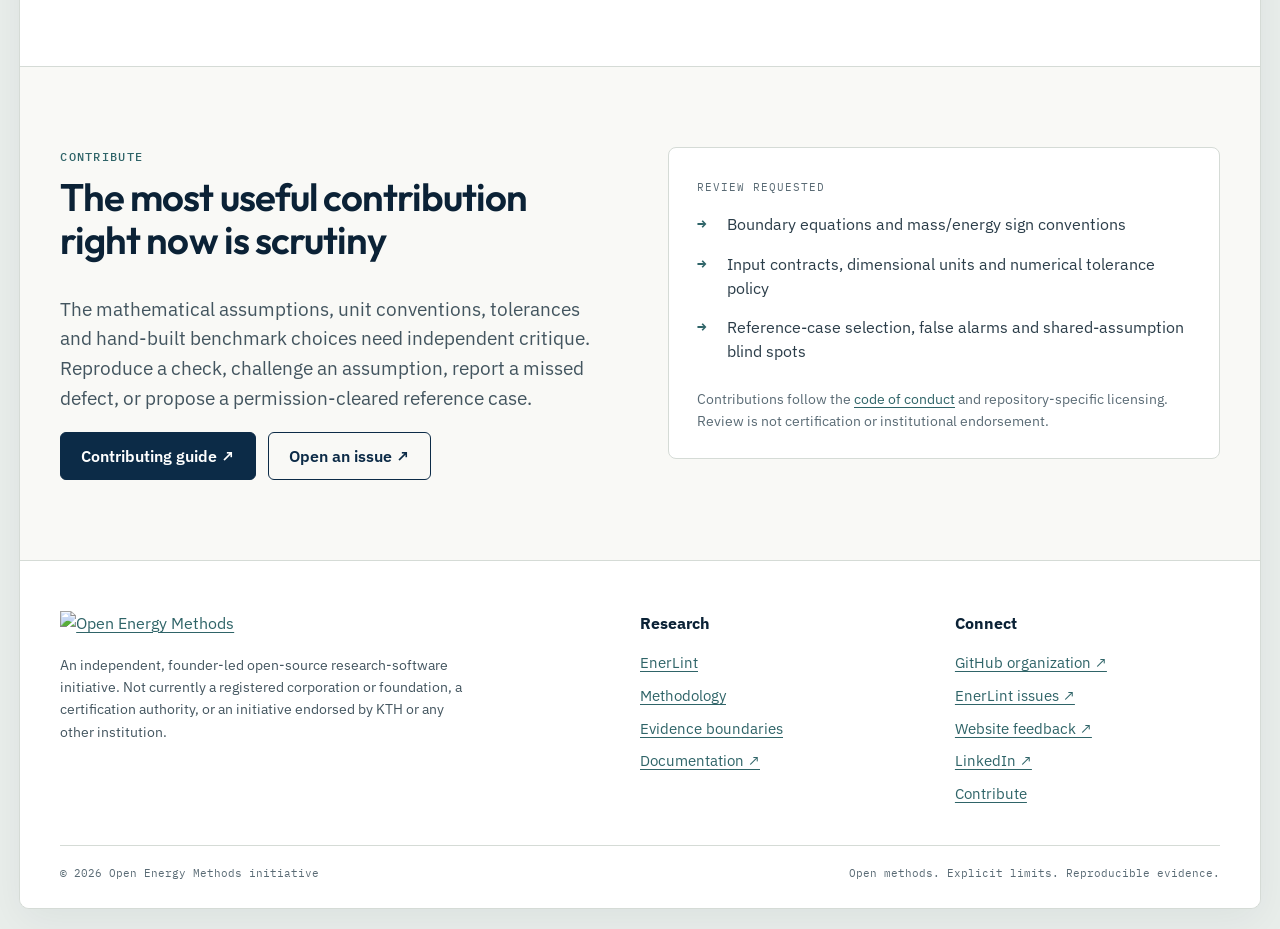
==== commit 56810720: "feat(site): link website issue tracker from footer" ====
--- a/index.html
+++ b/index.html
@@ -149,7 +149,7 @@
       <p>An independent, founder-led open-source research-software initiative. Not currently a registered corporation or foundation, a certification authority, or an initiative endorsed by KTH or any other institution.</p>
     </div>
     <div class="footer-column"><b>Research</b><a href="#projects">EnerLint</a><a href="#method">Methodology</a><a href="#evidence">Evidence boundaries</a><a href="https://github.com/Open-Energy-Methods/enerlint/tree/main/docs">Documentation ↗</a></div>
-    <div class="footer-column"><b>Connect</b><a href="https://github.com/Open-Energy-Methods">GitHub organization ↗</a><a href="https://github.com/Open-Energy-Methods/enerlint/issues">Discuss on GitHub ↗</a><a href="https://www.linkedin.com/company/open-energy-methods">LinkedIn ↗</a><a href="#contribute">Contribute</a></div>
+    <div class="footer-column"><b>Connect</b><a href="https://github.com/Open-Energy-Methods">GitHub organization ↗</a><a href="https://github.com/Open-Energy-Methods/enerlint/issues">EnerLint issues ↗</a><a href="https://github.com/Open-Energy-Methods/open-energy-methods.github.io/issues">Website feedback ↗</a><a href="https://www.linkedin.com/company/open-energy-methods">LinkedIn ↗</a><a href="#contribute">Contribute</a></div>
   </div>
   <div class="container footer-bottom"><span>© 2026 Open Energy Methods initiative</span><span>Open methods. Explicit limits. Reproducible evidence.</span></div>
 </footer>
--- a/assets/site.css
+++ b/assets/site.css
@@ -131,3 +131,22 @@
 @media(max-width:600px){.container{width:calc(100% - 36px)}.brand img{width:170px}.hero{padding-block:52px}.hero-copy{gap:19px}h1{font-size:clamp(2.35rem,10.5vw,3.1rem)}.section{padding-block:52px}.two-up{grid-template-columns:1fr}.scope-panel{padding:23px 20px}.project{padding:22px 18px;gap:28px}.project-title h3{font-size:2.25rem}.evidence-body{padding:15px}.evidence-levels{grid-template-columns:repeat(2,minmax(0,1fr))}.level{min-height:137px}.agenda .table{min-width:580px}.footer-grid{grid-template-columns:1fr;gap:24px}.footer-grid .footer-column:last-child{grid-column:auto}.footer-bottom{flex-direction:column}.review-panel{padding:21px 20px}}
 @media(max-width:370px){.evidence-levels{grid-template-columns:1fr}.btn{width:100%}}
 @media(prefers-reduced-motion:reduce){html{scroll-behavior:auto}.btn{transition:none}.btn:hover{transform:none}}
+
+/* Window breathing room — give the site a deliberate inset instead of
+   allowing the header/sections/footer to sit flush against browser edges.
+   Outer space is decorative; content remains inside its own max-width grid. */
+:root{--window-gutter:clamp(12px,1.5vw,28px)}
+html{background:#E9EEEB;scroll-padding-top:calc(120px + var(--window-gutter))}
+body{
+  margin:var(--window-gutter);
+  border:1px solid var(--line);
+  border-radius:10px;
+  box-shadow:0 12px 42px rgba(7,27,46,.06);
+}
+.site-header{top:var(--window-gutter);border-radius:9px 9px 0 0}
+.nav-shell{padding-block:12px}
+.site-footer{border-radius:0 0 9px 9px}
+@media(max-width:600px){
+  :root{--window-gutter:8px}
+  .nav-shell{padding-block:9px}
+}
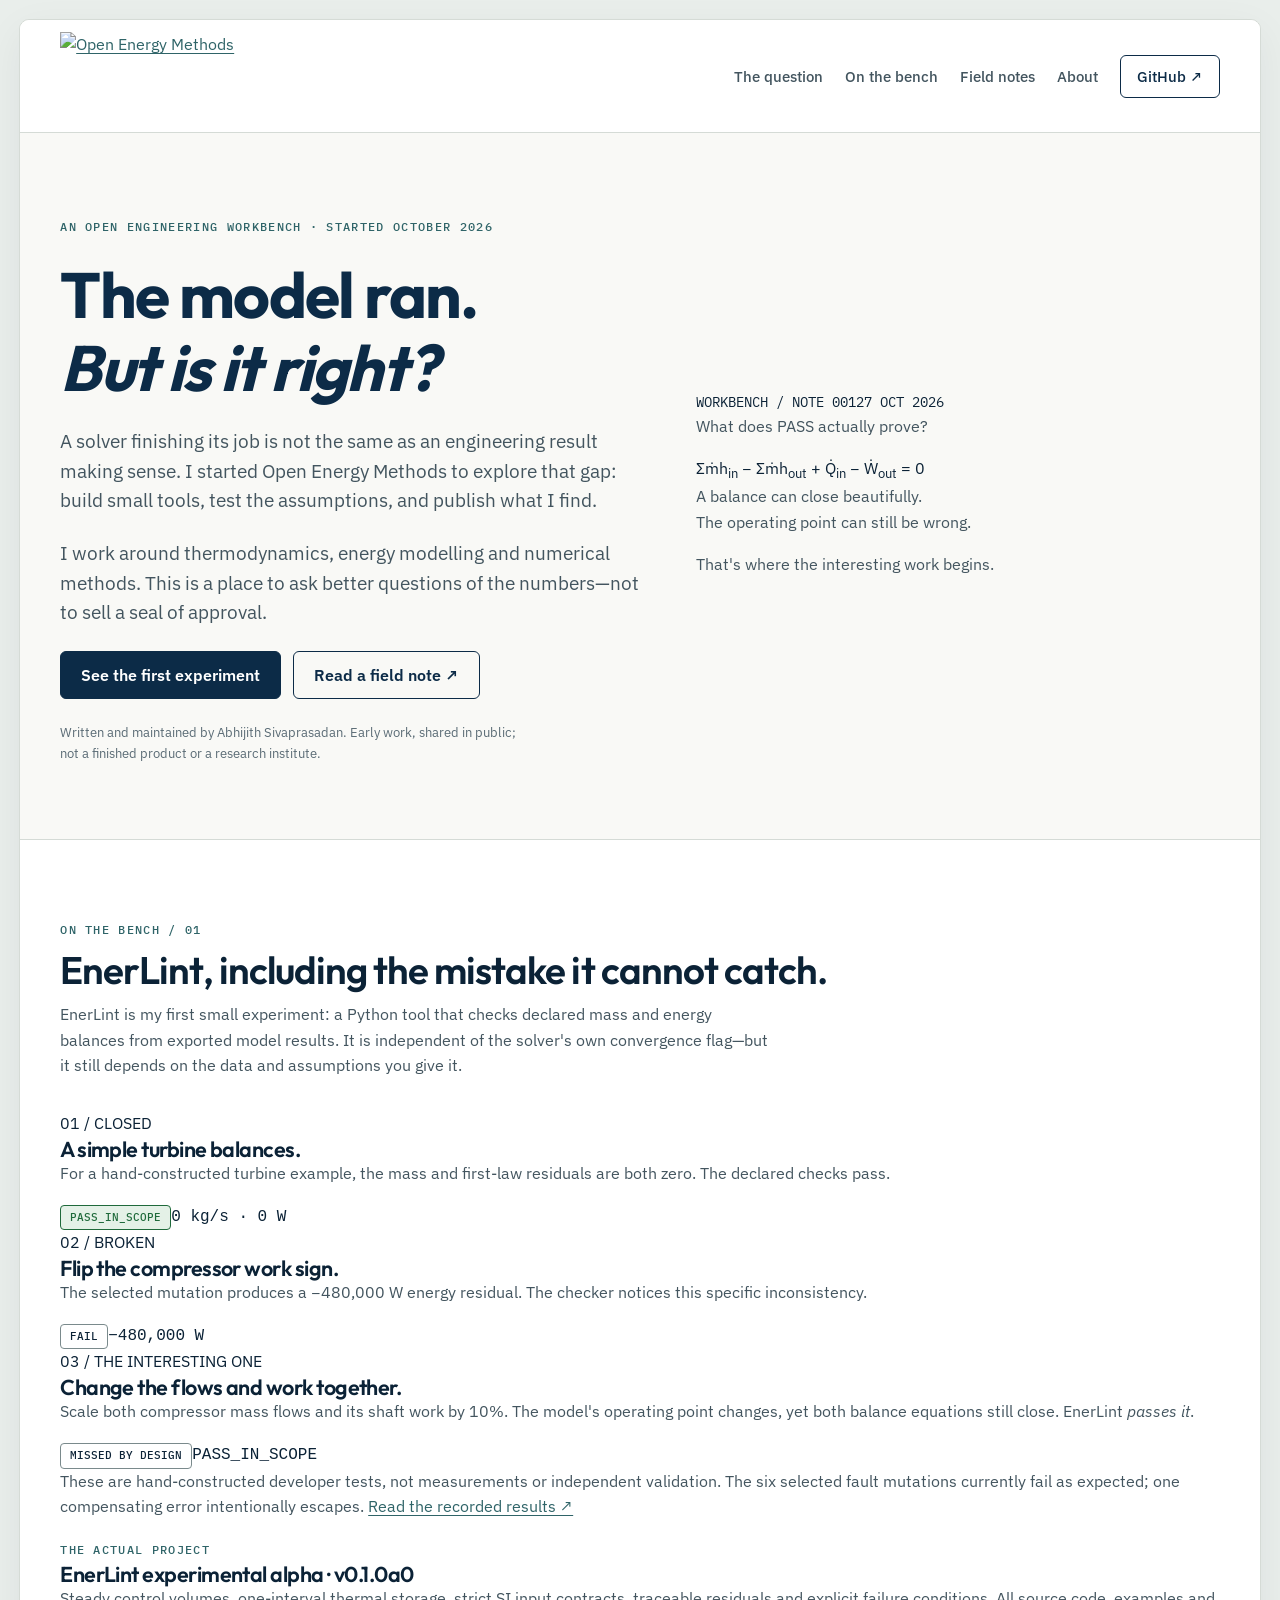
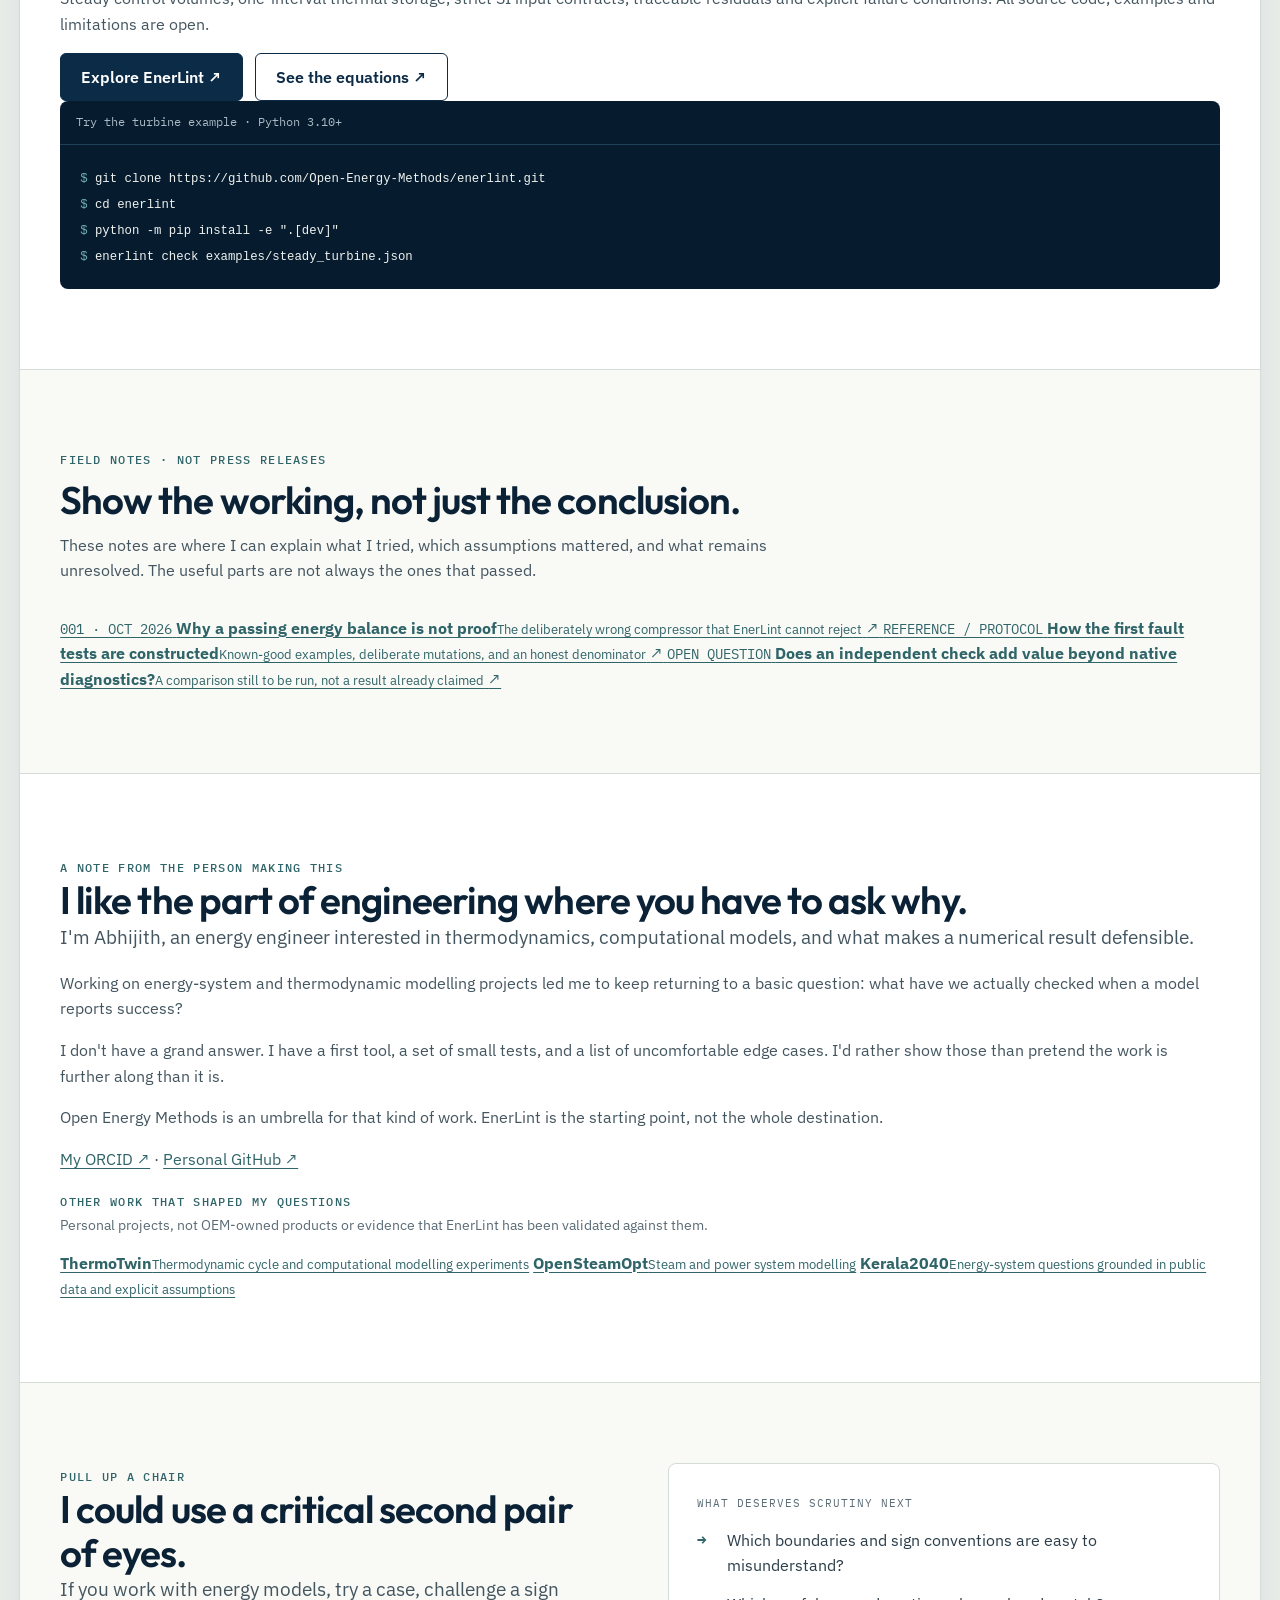
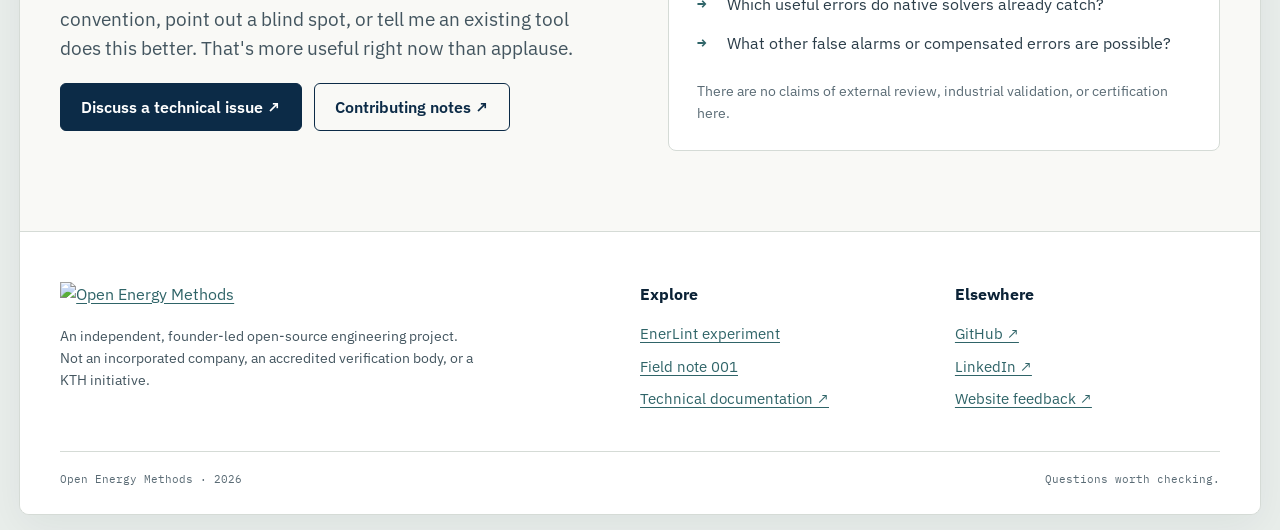
==== commit fa789eef: "feat(site): replace institutional pitch with founder-led engineering workbench" ====
--- a/index.html
+++ b/index.html
@@ -4,154 +4,189 @@
   <meta charset="utf-8">
   <meta name="viewport" content="width=device-width, initial-scale=1">
   <meta name="theme-color" content="#0C2B47">
-  <meta name="description" content="Open Energy Methods develops reproducible, open-source numerical verification methods and evidence-limited tools for energy engineering research. Explore EnerLint.">
   <meta name="author" content="Open Energy Methods">
+  <meta name="description" content="Open Energy Methods is Abhijith Sivaprasadan's open research workbench for energy modelling, thermodynamics and numerical verification. First experiment: EnerLint.">
   <meta property="og:type" content="website">
   <meta property="og:site_name" content="Open Energy Methods">
-  <meta property="og:title" content="Open Energy Methods — Independent checks for computational energy research">
-  <meta property="og:description" content="Open methods, independent checks, explicit limits. Explore the experimental EnerLint toolkit.">
+  <meta property="og:title" content="Open Energy Methods — Questions worth checking">
+  <meta property="og:description" content="One engineer's open workbench for energy models, numerical methods and the things a successful simulation cannot prove.">
   <meta property="og:url" content="https://open-energy-methods.github.io/">
   <meta property="og:image" content="https://raw.githubusercontent.com/Open-Energy-Methods/.github/main/assets/brand/oem-logo-full-primary.svg">
   <meta name="twitter:card" content="summary">
   <link rel="canonical" href="https://open-energy-methods.github.io/">
   <link rel="icon" type="image/svg+xml" href="https://raw.githubusercontent.com/Open-Energy-Methods/.github/main/assets/brand/oem-logo-symbol-primary.svg">
-  <link rel="preconnect" href="https://fonts.googleapis.com">
-  <link rel="preconnect" href="https://fonts.gstatic.com" crossorigin>
   <link rel="stylesheet" href="./assets/site.css">
-  <title>Open Energy Methods | Independent verification for energy research</title>
+  <title>Open Energy Methods — Questions worth checking</title>
 </head>
 <body>
-<a class="skip" href="#main">Skip to main content</a>
+<a class="skip" href="#main">Skip to content</a>
 <header class="site-header">
   <div class="container nav-shell">
-    <a class="brand" href="/" aria-label="Open Energy Methods — home"><img width="209" height="88" src="https://raw.githubusercontent.com/Open-Energy-Methods/.github/main/assets/brand/oem-logo-full-primary.svg" alt="Open Energy Methods"></a>
-    <nav class="desktop-nav" aria-label="Primary navigation">
-      <a href="#projects">Projects</a><a href="#method">Methodology</a><a href="#evidence">Evidence</a><a href="#contribute">Contribute</a><a href="#about">About</a>
-      <a class="nav-gh" href="https://github.com/Open-Energy-Methods" target="_blank" rel="noopener noreferrer">GitHub ↗</a>
+    <a class="brand" href="./" aria-label="Open Energy Methods home"><img width="209" height="88" src="https://raw.githubusercontent.com/Open-Energy-Methods/.github/main/assets/brand/oem-logo-full-primary.svg" alt="Open Energy Methods"></a>
+    <nav class="desktop-nav" aria-label="Main navigation">
+      <a href="#question">The question</a>
+      <a href="#bench">On the bench</a>
+      <a href="#notes">Field notes</a>
+      <a href="#about">About</a>
+      <a class="nav-gh" href="https://github.com/Open-Energy-Methods">GitHub ↗</a>
     </nav>
     <details class="mobile-nav">
       <summary aria-label="Open navigation menu">Menu ☰</summary>
       <nav class="mobile-links" aria-label="Mobile navigation">
-        <a href="#projects">Projects</a><a href="#method">Methodology</a><a href="#evidence">Evidence</a><a href="#contribute">Contribute</a><a href="#about">About</a><a href="https://github.com/Open-Energy-Methods">GitHub ↗</a>
+        <a href="#question">The question</a><a href="#bench">On the bench</a><a href="#notes">Field notes</a><a href="#about">About</a>
+        <a href="https://github.com/Open-Energy-Methods">GitHub ↗</a>
       </nav>
     </details>
   </div>
 </header>
 <main id="main">
-  <section class="container hero" aria-labelledby="hero-title">
+  <section class="container hero workshop-hero" id="question" aria-labelledby="hero-title">
     <div class="hero-copy">
-      <span class="eyebrow">Open-source research software · Early stage</span>
-      <h1 id="hero-title">Independent checks for computational energy research.</h1>
-      <p class="lead">Open Energy Methods develops reproducible open-source tools for assessing specified physical and numerical properties of engineering-model outputs. <strong>EnerLint</strong> is our first experimental toolkit; it does not replace model validation or safety review.</p>
-      <div class="btn-row"><a class="btn btn-primary" href="#projects">Explore EnerLint <span aria-hidden="true">↗</span></a><a class="btn btn-outline" href="#method">Read our methodology</a></div>
-      <p class="hero-note">An independent, early-stage initiative—not a registered company, a certification body, or an official KTH project.</p>
+      <span class="eyebrow">An open engineering workbench · Started October 2026</span>
+      <h1 id="hero-title">The model ran.<br><em>But is it right?</em></h1>
+      <p class="lead">A solver finishing its job is not the same as an engineering result making sense. I started Open Energy Methods to explore that gap: build small tools, test the assumptions, and publish what I find.</p>
+      <p class="lead">I work around thermodynamics, energy modelling and numerical methods. This is a place to ask better questions of the numbers—not to sell a seal of approval.</p>
+      <div class="btn-row">
+        <a class="btn btn-primary" href="#bench">See the first experiment</a>
+        <a class="btn btn-outline" href="./notes/001-a-pass-isnt-proof.html">Read a field note ↗</a>
+      </div>
+      <p class="hero-note">Written and maintained by Abhijith Sivaprasadan. Early work, shared in public; not a finished product or a research institute.</p>
     </div>
-    <figure style="margin:0;min-width:0">
-      <div class="card evidence-card">
-        <div class="evidence-head"><span class="mono small" style="font-size:.76rem">synthetic_adiabatic_turbine</span><span class="chip chip-plain">hand_constructed</span></div>
-        <div class="evidence-body">
-          <div class="status-row"><span class="chip chip-pass" style="font-size:.78rem;padding:7px 10px"><span aria-hidden="true">●</span> PASS_IN_SCOPE</span><span class="small">2 of 2 implemented checks within threshold</span></div>
-          <div class="table-scroll">
-            <table class="table"><thead><tr><th scope="col">Check</th><th scope="col" style="text-align:right">Residual</th><th scope="col" style="text-align:right">Threshold</th><th scope="col">Result</th></tr></thead>
-            <tbody><tr><td class="code-name">steady_mass_closure</td><td class="num">0 kg/s</td><td class="num">4 × 10⁻⁸ kg/s</td><td><span class="chip chip-pass">● PASS</span></td></tr><tr><td class="code-name">steady_first_law</td><td class="num">0 W</td><td class="num">1 W</td><td><span class="chip chip-pass">● PASS</span></td></tr></tbody></table>
+    <aside class="scratch-paper" aria-label="An engineering question">
+      <div class="scratch-top"><span class="mono small">WORKBENCH / NOTE 001</span><span class="mono small">27 OCT 2026</span></div>
+      <p class="scratch-prompt">What does <span class="underlined">PASS</span> actually prove?</p>
+      <div class="scratch-equation" aria-label="Steady state energy balance">Σṁh<sub>in</sub> − Σṁh<sub>out</sub> + Q̇<sub>in</sub> − Ẇ<sub>out</sub> = 0</div>
+      <p class="scratch-annotation">A balance can close beautifully.<br>The operating point can still be wrong.</p>
+      <div class="scratch-rule"></div>
+      <p class="scratch-signoff">That's where the interesting work begins.</p>
+    </aside>
+  </section>
+
+  <section class="section section-white" id="bench" aria-labelledby="bench-title">
+    <div class="container">
+      <div class="section-heading">
+        <span class="eyebrow">On the bench / 01</span>
+        <h2 id="bench-title">EnerLint, including the mistake it cannot catch.</h2>
+        <p>EnerLint is my first small experiment: a Python tool that checks declared mass and energy balances from exported model results. It is independent of the solver's own convergence flag—but it still depends on the data and assumptions you give it.</p>
+      </div>
+      <div class="experiment-grid">
+        <article class="experiment">
+          <span class="exp-num">01 / CLOSED</span>
+          <h3>A simple turbine balances.</h3>
+          <p>For a hand-constructed turbine example, the mass and first-law residuals are both zero. The declared checks pass.</p>
+          <div class="experiment-result"><span class="chip chip-pass">PASS_IN_SCOPE</span><code>0 kg/s · 0 W</code></div>
+        </article>
+        <article class="experiment">
+          <span class="exp-num">02 / BROKEN</span>
+          <h3>Flip the compressor work sign.</h3>
+          <p>The selected mutation produces a −480,000 W energy residual. The checker notices this specific inconsistency.</p>
+          <div class="experiment-result"><span class="chip chip-fail">FAIL</span><code>−480,000 W</code></div>
+        </article>
+        <article class="experiment experiment-escape">
+          <span class="exp-num">03 / THE INTERESTING ONE</span>
+          <h3>Change the flows and work together.</h3>
+          <p>Scale both compressor mass flows and its shaft work by 10%. The model's operating point changes, yet both balance equations still close. EnerLint <em>passes it</em>.</p>
+          <div class="experiment-result"><span class="chip chip-warning">MISSED BY DESIGN</span><code>PASS_IN_SCOPE</code></div>
+        </article>
+      </div>
+      <p class="method-footnote">These are hand-constructed developer tests, not measurements or independent validation. The six selected fault mutations currently fail as expected; one compensating error intentionally escapes. <a href="https://github.com/Open-Energy-Methods/enerlint/blob/main/docs/RESULTS.md">Read the recorded results ↗</a></p>
+      <div class="project-entry">
+        <div>
+          <span class="eyebrow">The actual project</span>
+          <h3>EnerLint <span class="tiny-tag">experimental alpha · v0.1.0a0</span></h3>
+          <p>Steady control volumes, one-interval thermal storage, strict SI input contracts, traceable residuals and explicit failure conditions. All source code, examples and limitations are open.</p>
+          <div class="btn-row">
+            <a class="btn btn-primary" href="https://github.com/Open-Energy-Methods/enerlint">Explore EnerLint ↗</a>
+            <a class="btn btn-outline" href="https://github.com/Open-Energy-Methods/enerlint/blob/main/docs/VERIFICATION_CONTRACT.md">See the equations ↗</a>
           </div>
-          <div class="limitation"><span class="label">Limitation</span>A pass means only that declared checks met their thresholds. Not model, measurement, or safety validation.</div>
         </div>
-      </div>
-      <figcaption class="caption">Illustrative output based on a <a href="https://github.com/Open-Energy-Methods/enerlint/blob/main/examples/steady_turbine.json">hand-constructed repository example</a>; no experimental measurements.</figcaption>
-    </figure>
-  </section>
-  <section class="section section-white" id="method" aria-labelledby="method-title"><div class="container">
-    <div class="section-heading"><span class="eyebrow">Scope</span><h2 id="method-title">What we do, and what we do not</h2><p>We build tools to make specific computational checks inspectable and repeatable. Good engineering still requires judgment beyond any automated report.</p></div>
-    <div class="two-up">
-      <article class="scope-panel"><h3>We do</h3><ul class="clean-list">
-        <li><span class="list-mark">+</span><span>Build transparent, reusable methods for checking stated physical and numerical properties of model outputs.</span></li>
-        <li><span class="list-mark">+</span><span>Publish benchmarks, including deliberately faulty cases and a known case the checks cannot catch.</span></li>
-        <li><span class="list-mark">+</span><span>Report the boundary, assumptions, tolerances and limitations alongside each result.</span></li>
-        <li><span class="list-mark">+</span><span>Develop in the open: accessible source, tests, documentation and issues.</span></li>
-      </ul></article>
-      <article class="scope-panel"><h3>We do not</h3><ul class="clean-list">
-        <li><span class="list-mark negative">−</span><span>Replace a solver, modelling framework or physical-property library.</span></li>
-        <li><span class="list-mark negative">−</span><span>Certify a model, sign off a design, or guarantee correct engineering conclusions.</span></li>
-        <li><span class="list-mark negative">−</span><span>Claim experimental validation, industrial qualification or safety suitability.</span></li>
-        <li><span class="list-mark negative">−</span><span>Treat a conservation pass as proof that inputs, assumptions or measurements are correct.</span></li>
-      </ul></article>
-    </div>
-  </div></section>
-  <section class="section container" id="projects" aria-labelledby="project-title">
-    <div class="section-heading"><span class="eyebrow">Projects / 01</span><h2 id="project-title">One library, in early alpha</h2><p>A deliberate starting point: thermal conservation and storage accounting with precisely declared scope, not a broad catalog of unimplemented software.</p></div>
-    <article class="card project">
-      <div class="project-summary">
-        <div class="project-title"><h3>Ener<span>Lint</span></h3><span class="chip chip-teal">Experimental alpha</span></div>
-        <span class="label">An Open Energy Methods project · v0.1.0a0 · MIT licence</span>
-        <p class="lead">Independent, scope-limited physical consistency checks for exported energy-engineering results—separate from the originating solver's convergence flag.</p>
-        <ul class="clean-list">
-          <li><span class="list-mark">+</span><span>Mass-flow and first-law energy closure for steady control volumes, with explicit heat and work signs.</span></li>
-          <li><span class="list-mark">+</span><span>Stored-energy accounting for one thermal-storage interval.</span></li>
-          <li><span class="list-mark">+</span><span>Strict JSON and SI input contracts; unknown or missing fields are not silently interpreted as zero.</span></li>
-          <li><span class="list-mark">+</span><span>Machine-readable results, input fingerprint, scoped status and documented limitations.</span></li>
-        </ul>
-        <div class="btn-row"><a class="btn btn-primary" href="https://github.com/Open-Energy-Methods/enerlint#readme">Read the documentation</a><a class="btn btn-outline" href="https://github.com/Open-Energy-Methods/enerlint">View on GitHub ↗</a></div>
-      </div>
-      <div class="project-aside">
         <div class="terminal">
-          <div class="terminal-top mono">Install from source · Python 3.10+</div>
+          <div class="terminal-top mono">Try the turbine example · Python 3.10+</div>
           <pre><code><span class="prompt">$</span> git clone https://github.com/Open-Energy-Methods/enerlint.git
 <span class="prompt">$</span> cd enerlint
 <span class="prompt">$</span> python -m pip install -e ".[dev]"
 <span class="prompt">$</span> enerlint check examples/steady_turbine.json</code></pre>
         </div>
-        <div class="status-box"><span class="label">Research status</span>Initial, hand-constructed reference cases and developer-selected faults. Not independently reviewed. No public PyPI release or Zenodo DOI is claimed for EnerLint.</div>
       </div>
-    </article>
-    <div class="agenda">
-      <div class="table-scroll"><table class="table"><thead><tr><th scope="col">Research direction</th><th scope="col">Status</th><th scope="col">What it might enable</th></tr></thead><tbody>
-      <tr><td><strong>Cross-tool verification</strong></td><td><span class="chip chip-neutral">Planned research</span></td><td>Comparison of output evidence across separately implemented models.</td></tr>
-      <tr><td><strong>Uncertainty-aware checks</strong></td><td><span class="chip chip-neutral">Planned research</span></td><td>Tolerances tied to defined uncertainty and measurement context.</td></tr>
-      <tr><td><strong>Electrical power systems</strong></td><td><span class="chip chip-neutral">Research idea</span></td><td>Scoped consistency checks for exported electrical-network data.</td></tr>
-      <tr><td><strong>Thermal finite elements</strong></td><td><span class="chip chip-neutral">Research idea</span></td><td>Boundary-flux and analytical reference comparisons for thermal fields.</td></tr>
-      </tbody></table></div>
     </div>
   </section>
-  <section class="section section-white" id="evidence" aria-labelledby="evidence-title"><div class="container">
-    <div class="section-heading"><span class="eyebrow">Evidence first</span><h2 id="evidence-title">A result is only as strong as its reference</h2><p>The categories below describe a research progression, <strong>not</strong> recognized accreditation levels. EnerLint currently supports scoped exported-data residual checks; it has not achieved empirical validation or engineering certification.</p></div>
-    <div class="evidence-levels">
-      <div class="level dim"><span class="label">Stage 0</span><strong>Native solver status</strong><p>Solver success does not, by itself, supply independent evidence.</p></div>
-      <div class="level current"><span class="label" style="color:var(--teal-text)">Stage 1 · Today</span><strong>External residual checks</strong><p>Defined balances on exported data and declared boundaries.</p></div>
-      <div class="level"><span class="label">Stage 2</span><strong>Independent reference</strong><p>Separately justified analytical or manufactured benchmarks.</p></div>
-      <div class="level"><span class="label">Stage 3</span><strong>Cross-tool comparison</strong><p>Harmonized results from another implementation.</p></div>
-      <div class="level"><span class="label">Stage 4</span><strong>Measured validation</strong><p>Comparison against independent measurements and uncertainty.</p></div>
+
+  <section class="section container" id="notes" aria-labelledby="notes-title">
+    <div class="section-heading">
+      <span class="eyebrow">Field notes · Not press releases</span>
+      <h2 id="notes-title">Show the working, not just the conclusion.</h2>
+      <p>These notes are where I can explain what I tried, which assumptions mattered, and what remains unresolved. The useful parts are not always the ones that passed.</p>
     </div>
-    <div class="doc-links">
-      <a href="https://github.com/Open-Energy-Methods/enerlint/blob/main/docs/VERIFICATION_CONTRACT.md">Verification contract ↗</a>
-      <a href="https://github.com/Open-Energy-Methods/enerlint/blob/main/docs/SCIENTIFIC_SCOPE.md">Scientific scope and limits ↗</a>
-      <a href="https://github.com/Open-Energy-Methods/enerlint/blob/main/docs/RESULTS.md">Synthetic benchmark results ↗</a>
-      <a href="https://github.com/Open-Energy-Methods/enerlint/blob/main/docs/PRIOR_ART.md">Prior art and overlap ↗</a>
+    <div class="note-list">
+      <a class="note-row" href="./notes/001-a-pass-isnt-proof.html">
+        <span class="mono small">001 · OCT 2026</span>
+        <span><strong>Why a passing energy balance is not proof</strong><small>The deliberately wrong compressor that EnerLint cannot reject</small></span>
+        <span aria-hidden="true">↗</span>
+      </a>
+      <a class="note-row" href="https://github.com/Open-Energy-Methods/enerlint/blob/main/docs/BENCHMARK_PROTOCOL.md">
+        <span class="mono small">REFERENCE / PROTOCOL</span>
+        <span><strong>How the first fault tests are constructed</strong><small>Known-good examples, deliberate mutations, and an honest denominator</small></span>
+        <span aria-hidden="true">↗</span>
+      </a>
+      <a class="note-row" href="https://github.com/Open-Energy-Methods/enerlint/issues/18">
+        <span class="mono small">OPEN QUESTION</span>
+        <span><strong>Does an independent check add value beyond native diagnostics?</strong><small>A comparison still to be run, not a result already claimed</small></span>
+        <span aria-hidden="true">↗</span>
+      </a>
     </div>
-  </div></section>
+  </section>
+
+  <section class="section section-white" id="about" aria-labelledby="about-title">
+    <div class="container about-grid">
+      <div>
+        <span class="eyebrow">A note from the person making this</span>
+        <h2 id="about-title">I like the part of engineering where you have to ask why.</h2>
+        <p class="lead">I'm Abhijith, an energy engineer interested in thermodynamics, computational models, and what makes a numerical result defensible.</p>
+        <p>Working on energy-system and thermodynamic modelling projects led me to keep returning to a basic question: what have we actually checked when a model reports success?</p>
+        <p>I don't have a grand answer. I have a first tool, a set of small tests, and a list of uncomfortable edge cases. I'd rather show those than pretend the work is further along than it is.</p>
+        <p>Open Energy Methods is an umbrella for that kind of work. EnerLint is the starting point, not the whole destination.</p>
+        <p><a href="https://orcid.org/0000-0003-0299-5745">My ORCID ↗</a> · <a href="https://github.com/abhijith-sivaprasadan">Personal GitHub ↗</a></p>
+      </div>
+      <aside class="roots-panel">
+        <span class="eyebrow">Other work that shaped my questions</span>
+        <p class="small muted">Personal projects, not OEM-owned products or evidence that EnerLint has been validated against them.</p>
+        <a href="https://github.com/abhijith-sivaprasadan/thermotwin"><strong>ThermoTwin</strong><small>Thermodynamic cycle and computational modelling experiments</small></a>
+        <a href="https://github.com/abhijith-sivaprasadan/opensteamopt"><strong>OpenSteamOpt</strong><small>Steam and power system modelling</small></a>
+        <a href="https://github.com/abhijith-sivaprasadan/kerala2040"><strong>Kerala2040</strong><small>Energy-system questions grounded in public data and explicit assumptions</small></a>
+      </aside>
+    </div>
+  </section>
+
   <section class="section container" id="contribute" aria-labelledby="contribute-title">
     <div class="contribute-grid">
-      <div><div class="section-heading"><span class="eyebrow">Contribute</span><h2 id="contribute-title">The most useful contribution right now is scrutiny</h2></div>
-      <p class="lead">The mathematical assumptions, unit conventions, tolerances and hand-built benchmark choices need independent critique. Reproduce a check, challenge an assumption, report a missed defect, or propose a permission-cleared reference case.</p>
-      <div class="btn-row"><a class="btn btn-primary" href="https://github.com/Open-Energy-Methods/.github/blob/main/CONTRIBUTING.md">Contributing guide ↗</a><a class="btn btn-outline" href="https://github.com/Open-Energy-Methods/enerlint/issues">Open an issue ↗</a></div></div>
-      <aside class="card review-panel"><span class="label">Review requested</span>
-      <ul class="clean-list"><li><span class="list-mark">→</span><span>Boundary equations and mass/energy sign conventions</span></li>
-      <li><span class="list-mark">→</span><span>Input contracts, dimensional units and numerical tolerance policy</span></li>
-      <li><span class="list-mark">→</span><span>Reference-case selection, false alarms and shared-assumption blind spots</span></li></ul>
-      <p class="small muted" style="margin:0">Contributions follow the <a href="https://github.com/Open-Energy-Methods/.github/blob/main/CODE_OF_CONDUCT.md">code of conduct</a> and repository-specific licensing. Review is not certification or institutional endorsement.</p>
+      <div>
+        <span class="eyebrow">Pull up a chair</span>
+        <h2 id="contribute-title">I could use a critical second pair of eyes.</h2>
+        <p class="lead">If you work with energy models, try a case, challenge a sign convention, point out a blind spot, or tell me an existing tool does this better. That's more useful right now than applause.</p>
+        <div class="btn-row"><a class="btn btn-primary" href="https://github.com/Open-Energy-Methods/enerlint/issues">Discuss a technical issue ↗</a><a class="btn btn-outline" href="https://github.com/Open-Energy-Methods/.github/blob/main/CONTRIBUTING.md">Contributing notes ↗</a></div>
+      </div>
+      <aside class="card review-panel">
+        <span class="label">What deserves scrutiny next</span>
+        <ul class="clean-list">
+          <li><span class="list-mark">→</span><span>Which boundaries and sign conventions are easy to misunderstand?</span></li>
+          <li><span class="list-mark">→</span><span>Which useful errors do native solvers already catch?</span></li>
+          <li><span class="list-mark">→</span><span>What other false alarms or compensated errors are possible?</span></li>
+        </ul>
+        <p class="small muted" style="margin:0">There are no claims of external review, industrial validation, or certification here.</p>
       </aside>
     </div>
   </section>
 </main>
-<footer class="site-footer" id="about">
+<footer class="site-footer">
   <div class="container footer-grid">
-    <div><a href="/" aria-label="Open Energy Methods homepage"><img class="footer-brand" src="https://raw.githubusercontent.com/Open-Energy-Methods/.github/main/assets/brand/oem-logo-full-primary.svg" alt="Open Energy Methods"></a>
-      <p>An independent, founder-led open-source research-software initiative. Not currently a registered corporation or foundation, a certification authority, or an initiative endorsed by KTH or any other institution.</p>
+    <div>
+      <a href="./" aria-label="Open Energy Methods homepage"><img class="footer-brand" src="https://raw.githubusercontent.com/Open-Energy-Methods/.github/main/assets/brand/oem-logo-full-primary.svg" alt="Open Energy Methods"></a>
+      <p>An independent, founder-led open-source engineering project. Not an incorporated company, an accredited verification body, or a KTH initiative.</p>
     </div>
-    <div class="footer-column"><b>Research</b><a href="#projects">EnerLint</a><a href="#method">Methodology</a><a href="#evidence">Evidence boundaries</a><a href="https://github.com/Open-Energy-Methods/enerlint/tree/main/docs">Documentation ↗</a></div>
-    <div class="footer-column"><b>Connect</b><a href="https://github.com/Open-Energy-Methods">GitHub organization ↗</a><a href="https://github.com/Open-Energy-Methods/enerlint/issues">EnerLint issues ↗</a><a href="https://github.com/Open-Energy-Methods/open-energy-methods.github.io/issues">Website feedback ↗</a><a href="https://www.linkedin.com/company/open-energy-methods">LinkedIn ↗</a><a href="#contribute">Contribute</a></div>
+    <div class="footer-column"><b>Explore</b><a href="#bench">EnerLint experiment</a><a href="./notes/001-a-pass-isnt-proof.html">Field note 001</a><a href="https://github.com/Open-Energy-Methods/enerlint/tree/main/docs">Technical documentation ↗</a></div>
+    <div class="footer-column"><b>Elsewhere</b><a href="https://github.com/Open-Energy-Methods">GitHub ↗</a><a href="https://www.linkedin.com/company/open-energy-methods">LinkedIn ↗</a><a href="https://github.com/Open-Energy-Methods/open-energy-methods.github.io/issues">Website feedback ↗</a></div>
   </div>
-  <div class="container footer-bottom"><span>© 2026 Open Energy Methods initiative</span><span>Open methods. Explicit limits. Reproducible evidence.</span></div>
+  <div class="container footer-bottom"><span>Open Energy Methods · 2026</span><span>Questions worth checking.</span></div>
 </footer>
 </body>
-</html>+</html>
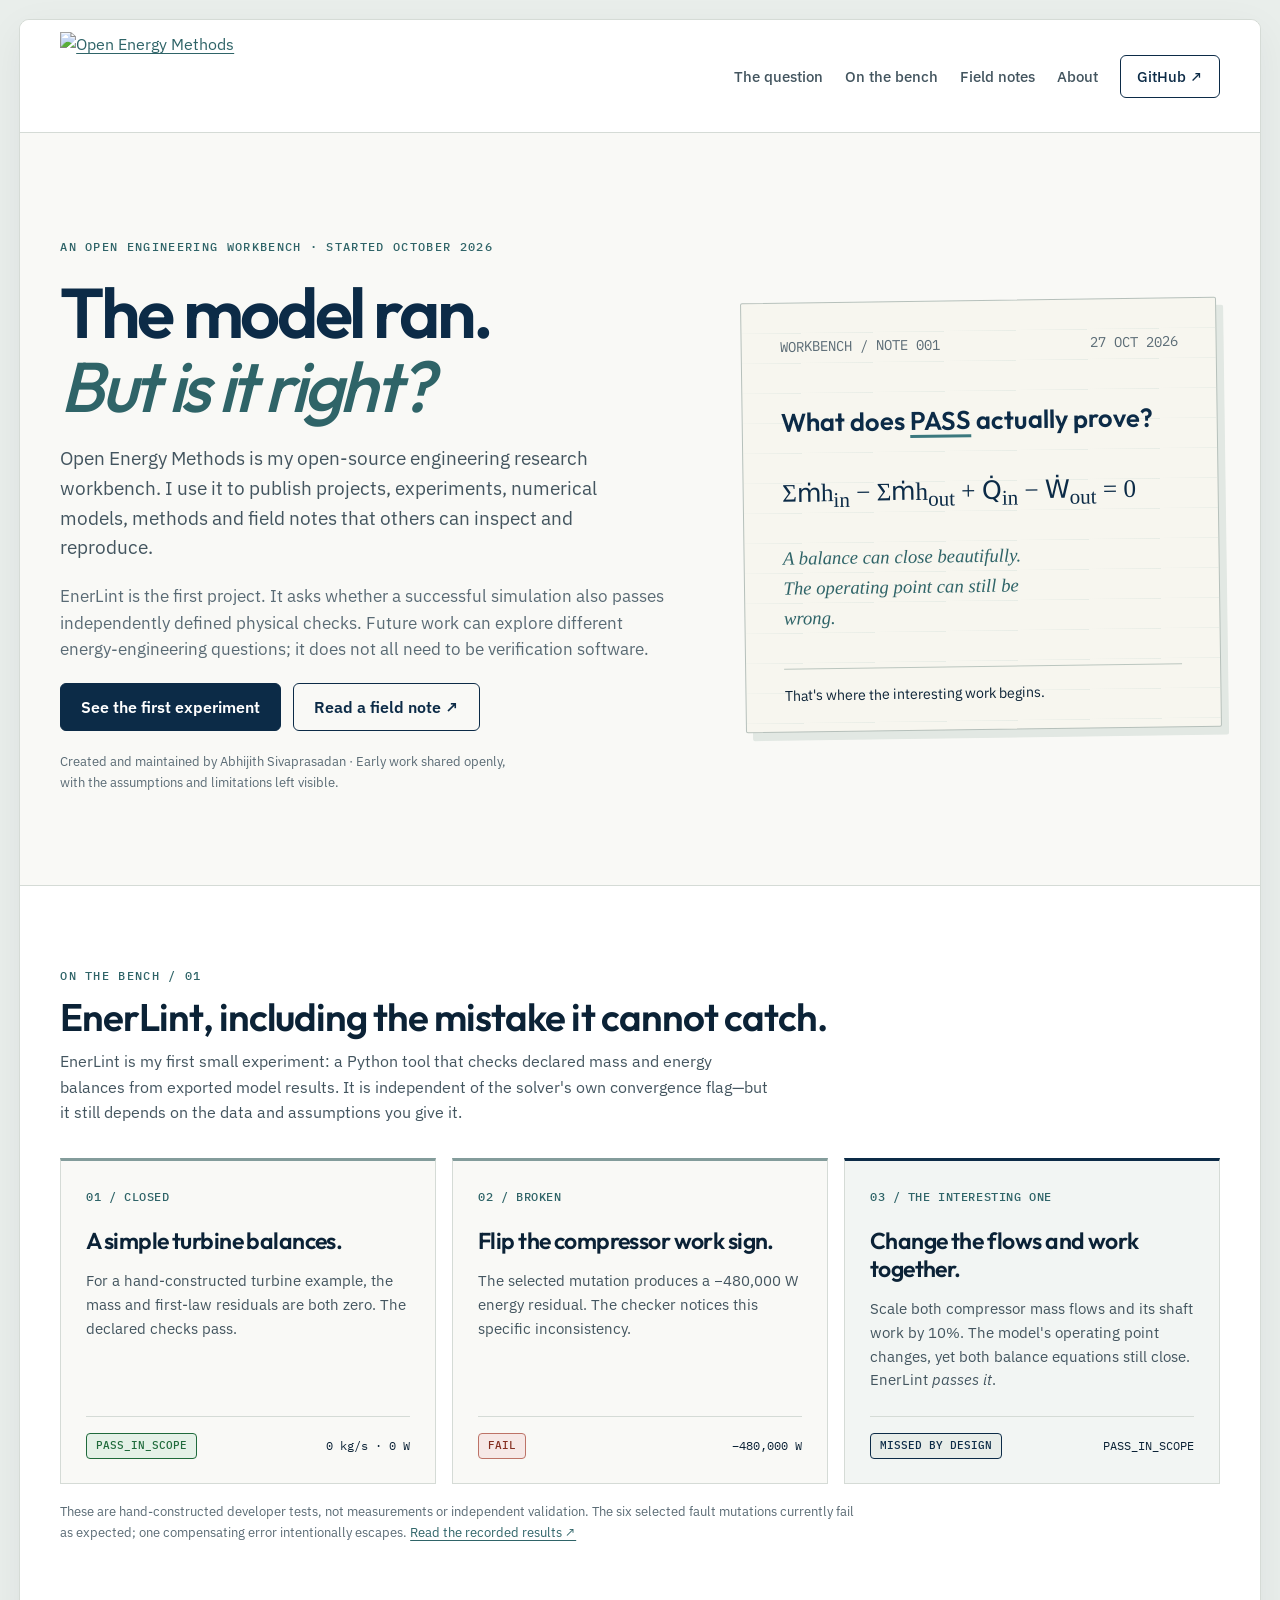
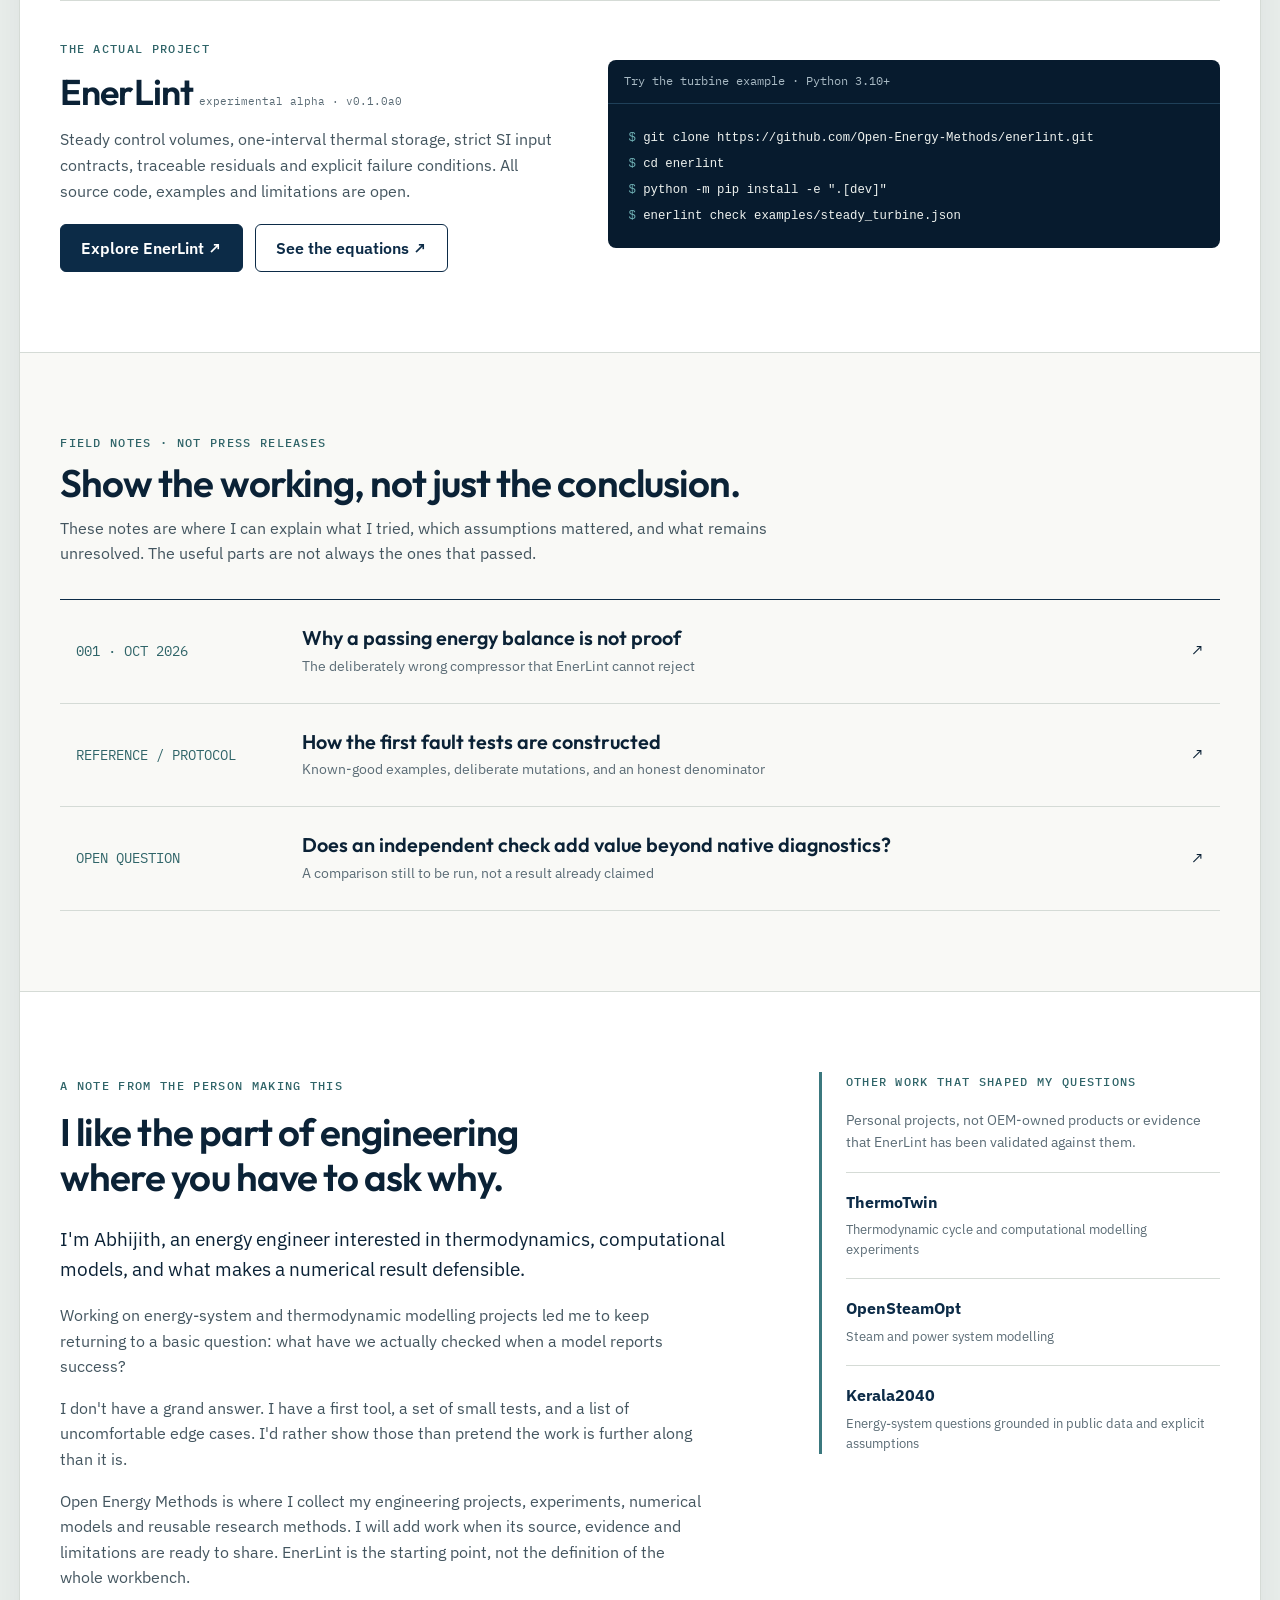
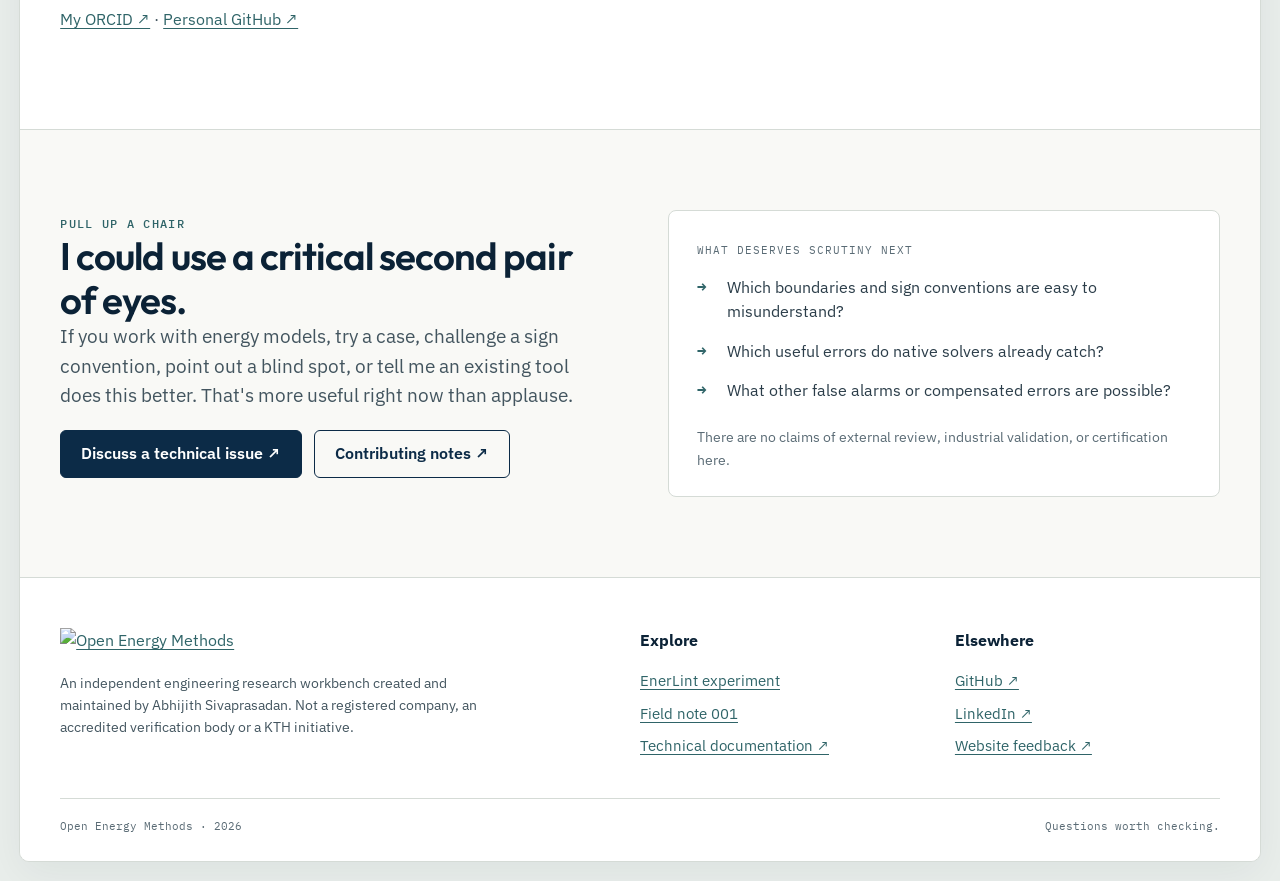
==== commit 92a262c7: "docs(site): position OEM as independent engineering research workbench" ====
--- a/index.html
+++ b/index.html
@@ -5,7 +5,7 @@
   <meta name="viewport" content="width=device-width, initial-scale=1">
   <meta name="theme-color" content="#0C2B47">
   <meta name="author" content="Open Energy Methods">
-  <meta name="description" content="Open Energy Methods is Abhijith Sivaprasadan's open research workbench for energy modelling, thermodynamics and numerical verification. First experiment: EnerLint.">
+  <meta name="description" content="Open Energy Methods is an independent open-source engineering research workbench for models, experiments and computational methods, created by Abhijith Sivaprasadan.">
   <meta property="og:type" content="website">
   <meta property="og:site_name" content="Open Energy Methods">
   <meta property="og:title" content="Open Energy Methods — Questions worth checking">
@@ -44,13 +44,13 @@
     <div class="hero-copy">
       <span class="eyebrow">An open engineering workbench · Started October 2026</span>
       <h1 id="hero-title">The model ran.<br><em>But is it right?</em></h1>
-      <p class="lead">A solver finishing its job is not the same as an engineering result making sense. I started Open Energy Methods to explore that gap: build small tools, test the assumptions, and publish what I find.</p>
-      <p class="lead">I work around thermodynamics, energy modelling and numerical methods. This is a place to ask better questions of the numbers—not to sell a seal of approval.</p>
+      <p class="lead">Open Energy Methods is my open-source engineering research workbench. I use it to publish projects, experiments, numerical models, methods and field notes that others can inspect and reproduce.</p>
+      <p class="lead">EnerLint is the first project. It asks whether a successful simulation also passes independently defined physical checks. Future work can explore different energy-engineering questions; it does not all need to be verification software.</p>
       <div class="btn-row">
         <a class="btn btn-primary" href="#bench">See the first experiment</a>
         <a class="btn btn-outline" href="./notes/001-a-pass-isnt-proof.html">Read a field note ↗</a>
       </div>
-      <p class="hero-note">Written and maintained by Abhijith Sivaprasadan. Early work, shared in public; not a finished product or a research institute.</p>
+      <p class="hero-note">Created and maintained by Abhijith Sivaprasadan · Early work shared openly, with the assumptions and limitations left visible.</p>
     </div>
     <aside class="scratch-paper" aria-label="An engineering question">
       <div class="scratch-top"><span class="mono small">WORKBENCH / NOTE 001</span><span class="mono small">27 OCT 2026</span></div>
@@ -144,7 +144,7 @@
         <p class="lead">I'm Abhijith, an energy engineer interested in thermodynamics, computational models, and what makes a numerical result defensible.</p>
         <p>Working on energy-system and thermodynamic modelling projects led me to keep returning to a basic question: what have we actually checked when a model reports success?</p>
         <p>I don't have a grand answer. I have a first tool, a set of small tests, and a list of uncomfortable edge cases. I'd rather show those than pretend the work is further along than it is.</p>
-        <p>Open Energy Methods is an umbrella for that kind of work. EnerLint is the starting point, not the whole destination.</p>
+        <p>Open Energy Methods is where I collect my engineering projects, experiments, numerical models and reusable research methods. I will add work when its source, evidence and limitations are ready to share. EnerLint is the starting point, not the definition of the whole workbench.</p>
         <p><a href="https://orcid.org/0000-0003-0299-5745">My ORCID ↗</a> · <a href="https://github.com/abhijith-sivaprasadan">Personal GitHub ↗</a></p>
       </div>
       <aside class="roots-panel">
@@ -181,7 +181,7 @@
   <div class="container footer-grid">
     <div>
       <a href="./" aria-label="Open Energy Methods homepage"><img class="footer-brand" src="https://raw.githubusercontent.com/Open-Energy-Methods/.github/main/assets/brand/oem-logo-full-primary.svg" alt="Open Energy Methods"></a>
-      <p>An independent, founder-led open-source engineering project. Not an incorporated company, an accredited verification body, or a KTH initiative.</p>
+      <p>An independent engineering research workbench created and maintained by Abhijith Sivaprasadan. Not a registered company, an accredited verification body or a KTH initiative.</p>
     </div>
     <div class="footer-column"><b>Explore</b><a href="#bench">EnerLint experiment</a><a href="./notes/001-a-pass-isnt-proof.html">Field note 001</a><a href="https://github.com/Open-Energy-Methods/enerlint/tree/main/docs">Technical documentation ↗</a></div>
     <div class="footer-column"><b>Elsewhere</b><a href="https://github.com/Open-Energy-Methods">GitHub ↗</a><a href="https://www.linkedin.com/company/open-energy-methods">LinkedIn ↗</a><a href="https://github.com/Open-Energy-Methods/open-energy-methods.github.io/issues">Website feedback ↗</a></div>
--- a/assets/site.css
+++ b/assets/site.css
@@ -150,3 +150,118 @@
   :root{--window-gutter:8px}
   .nav-shell{padding-block:9px}
 }
+
+
+/* Field-notes editorial refresh, October 2026.
+   Keep OEM's approved navy/teal logo and accessible layout; move attention
+   from corporate-looking cards to the problem, experiment, and person. */
+.workshop-hero{grid-template-columns:minmax(0,1.12fr) minmax(340px,.88fr);gap:clamp(24px,6vw,84px);align-items:center;padding-block:104px 92px}
+.workshop-hero .hero-copy{gap:20px}
+.workshop-hero h1{max-width:850px;font-size:clamp(3.1rem,5.5vw,5.6rem);font-weight:600;letter-spacing:-.048em;line-height:1.05}
+.workshop-hero h1 em{color:var(--teal-text);font-weight:500}
+.workshop-hero .lead{max-width:61ch;margin:0}
+.workshop-hero .lead + .lead{font-size:1.04rem;color:var(--muted)}
+.scratch-paper{background:#F7F6EF;border:1px solid #B6C0BB;border-radius:2px;padding:32px clamp(20px,3vw,42px) 24px;transform:rotate(-.8deg);box-shadow:7px 8px 0 #E2E8E3;min-width:0;position:relative}
+.scratch-paper:before{content:"";position:absolute;inset:0;pointer-events:none;opacity:.48;background:repeating-linear-gradient(to bottom,transparent 0,transparent 29px,#D6E1DB 30px)}
+.scratch-paper>*{position:relative}
+.scratch-top{display:flex;justify-content:space-between;gap:8px;color:var(--muted);font-size:.77rem}
+.scratch-prompt{font-family:var(--font-display);font-size:clamp(1.35rem,2vw,1.75rem);font-weight:600;color:var(--navy);margin:44px 0 30px}
+.underlined{text-decoration:underline;text-decoration-color:var(--teal);text-decoration-thickness:3px;text-underline-offset:5px}
+.scratch-equation{font-family:Georgia,"Times New Roman",serif;font-size:clamp(1.12rem,2vw,1.58rem);color:var(--navy);line-height:1.65;overflow-wrap:anywhere;margin:0 0 25px}
+.scratch-annotation{font-family:Georgia,serif;font-style:italic;font-size:1.17rem;color:var(--teal-text);max-width:29ch;margin:0 0 26px}
+.scratch-rule{height:1px;background:#BBC6BF;margin:35px 0 15px}
+.scratch-signoff{color:var(--ink);font-size:.89rem;margin:0}
+.experiment-grid{display:grid;grid-template-columns:repeat(3,minmax(0,1fr));gap:16px}
+.experiment{display:flex;flex-direction:column;min-height:290px;padding:27px 25px 24px;background:var(--paper);border:1px solid var(--line);border-top:3px solid #839C9B}
+.experiment-escape{border-top-color:var(--navy);background:#F2F5F3}
+.exp-num{font-family:var(--font-mono);font-size:.72rem;font-weight:500;letter-spacing:.05em;color:var(--teal-text)}
+.experiment h3{font-size:clamp(1.22rem,1.8vw,1.6rem);margin:21px 0 14px;line-height:1.22}
+.experiment p{font-size:.95rem;line-height:1.56;margin:0 0 24px}
+.experiment-result{margin-top:auto;padding-top:16px;border-top:1px solid var(--line);display:flex;justify-content:space-between;flex-wrap:wrap;gap:8px;align-items:center}
+.experiment-result code{font-family:var(--font-mono);font-size:.72rem;white-space:nowrap}
+.chip-fail{background:#F6E8E6;color:#852F22;border-color:#BD7367}
+.chip-warning{background:#E8EDE9;color:var(--navy);border-color:var(--navy)}
+.method-footnote{font-size:.83rem;line-height:1.6;color:var(--muted);max-width:100ch;margin:17px 0 0}
+.project-entry{margin-top:57px;padding:34px 0 0;border-top:1px solid var(--line);display:grid;grid-template-columns:minmax(0,.9fr) minmax(0,1.1fr);gap:48px;align-items:center}
+.project-entry h3{font-size:clamp(1.7rem,2.8vw,2.6rem);margin:11px 0 15px}
+.project-entry p{max-width:55ch;margin-bottom:20px}
+.tiny-tag{font-family:var(--font-mono);font-size:.68rem;color:var(--muted);font-weight:400;white-space:normal;letter-spacing:0}
+.project-entry .terminal{min-width:0}
+.note-list{border-top:1px solid var(--navy)}
+.note-row{display:grid;grid-template-columns:minmax(110px,.7fr) minmax(0,3fr) auto;align-items:center;gap:24px;padding:25px 16px;text-decoration:none;color:var(--ink);border-bottom:1px solid var(--line);transition:background .15s ease}
+.note-row:hover{background:#EFF2EF;color:var(--ink)}
+.note-row strong{display:block;font-family:var(--font-display);font-size:1.24rem;line-height:1.3;font-weight:600}
+.note-row small{display:block;color:var(--muted);font-size:.89rem;margin-top:4px}
+.note-row .mono{color:var(--teal-text)}
+.about-grid{display:grid;grid-template-columns:minmax(0,1.25fr) minmax(300px,.75fr);gap:clamp(38px,7vw,120px);align-items:start}
+.about-grid h2{margin:13px 0 25px;max-width:20ch;line-height:1.17}
+.about-grid p{max-width:65ch}
+.about-grid .lead{color:var(--ink)}
+.roots-panel{border-left:3px solid var(--teal);padding-left:24px;display:flex;flex-direction:column;gap:18px}
+.roots-panel .eyebrow{margin-bottom:0}
+.roots-panel p{margin:0}
+.roots-panel a{display:block;border-top:1px solid var(--line);padding-top:17px;text-decoration:none;color:var(--navy)}
+.roots-panel a:hover strong{text-decoration:underline}
+.roots-panel a strong,.roots-panel a small{display:block}
+.roots-panel a small{color:var(--muted);margin-top:5px;line-height:1.5}
+.site-footer .footer-grid p{max-width:55ch}
+@media(max-width:1050px){
+  .workshop-hero{grid-template-columns:minmax(0,1fr) minmax(300px,.9fr);gap:32px}
+  .scratch-paper{padding:25px 22px}
+  .experiment{padding:24px 20px}
+}
+@media(max-width:820px){
+  .workshop-hero{grid-template-columns:1fr;padding-block:65px 68px}
+  .scratch-paper{max-width:600px;margin-top:8px}
+  .experiment-grid{grid-template-columns:1fr 1fr}
+  .experiment-escape{grid-column:1 / -1;min-height:210px}
+  .project-entry{grid-template-columns:1fr;gap:24px}
+  .about-grid{grid-template-columns:1fr;gap:40px}
+  .roots-panel{max-width:600px}
+}
+@media(max-width:600px){
+  .workshop-hero{padding-block:52px 58px}
+  .workshop-hero h1{font-size:clamp(2.65rem,11vw,4.1rem)}
+  .workshop-hero .lead{font-size:1.03rem}
+  .scratch-paper{transform:none;box-shadow:4px 5px 0 #E2E8E3}
+  .experiment-grid{grid-template-columns:1fr}
+  .experiment-escape{grid-column:auto}
+  .experiment{min-height:0}
+  .project-entry{margin-top:36px}
+  .note-row{grid-template-columns:1fr auto;gap:10px 16px;padding:20px 8px}
+  .note-row>.mono{grid-column:1 / -1}
+  .note-row strong{font-size:1.12rem}
+}
+@media(prefers-reduced-motion:reduce){.note-row{transition:none}}
+
+
+/* Technical field notes: long-form reading without a corporate card stack. */
+.note-article{max-width:950px;padding-block:48px 90px}
+.back-link{font-family:var(--font-mono);font-size:.82rem;text-decoration:none}
+.article-head{border-bottom:1px solid var(--line-strong);padding:50px 0 36px;margin-bottom:38px}
+.article-head h1{font-size:clamp(2.5rem,5.5vw,4.7rem);max-width:900px;margin:13px 0 22px}
+.article-head h1 em{color:var(--teal-text)}
+.article-head .lead{max-width:65ch}
+.byline{font-family:var(--font-mono);font-size:.78rem;color:var(--muted);margin:24px 0 0}
+.article-prose{max-width:740px;margin-inline:auto}
+.article-prose h2{font-size:clamp(1.55rem,2.5vw,2.05rem);margin:50px 0 16px;max-width:30ch}
+.article-prose p{font-size:1.07rem;line-height:1.85;margin:0 0 19px}
+.article-prose code{font-family:var(--font-mono);font-size:.85em;color:var(--navy)}
+.equation-panel{padding:27px 30px;margin:26px 0 30px;background:#F3F5F0;border-left:3px solid var(--teal);overflow-x:auto}
+.equation-panel .label{display:block;margin-bottom:14px}
+.equation-panel .formula{font-family:Georgia,serif;font-size:clamp(1.15rem,2vw,1.58rem);white-space:normal;margin-bottom:15px;color:var(--navy)}
+.worked-equation{font-size:.87rem;line-height:1.8;overflow-wrap:anywhere;color:var(--ink)}
+.escape-panel{background:#EAF0EA;border-left-color:var(--navy)}
+.escape-panel p{margin:14px 0 0;display:flex;flex-wrap:wrap;gap:12px;align-items:center}
+.source-strip{border-top:1px solid var(--line-strong);border-bottom:1px solid var(--line);padding:28px 0;margin-top:65px}
+.source-strip p{max-width:75ch}
+.source-strip .doc-links{margin-top:18px}
+.article-end{margin-top:25px;font-family:var(--font-mono);font-size:.82rem}
+@media(max-width:600px){
+  .note-article{padding-block:32px 60px}
+  .article-head{padding:30px 0 24px}
+  .article-head h1{font-size:clamp(2.2rem,10vw,3.2rem)}
+  .article-prose p{font-size:1rem;line-height:1.75}
+  .equation-panel{padding:19px 16px}
+  .worked-equation{font-size:.75rem}
+}
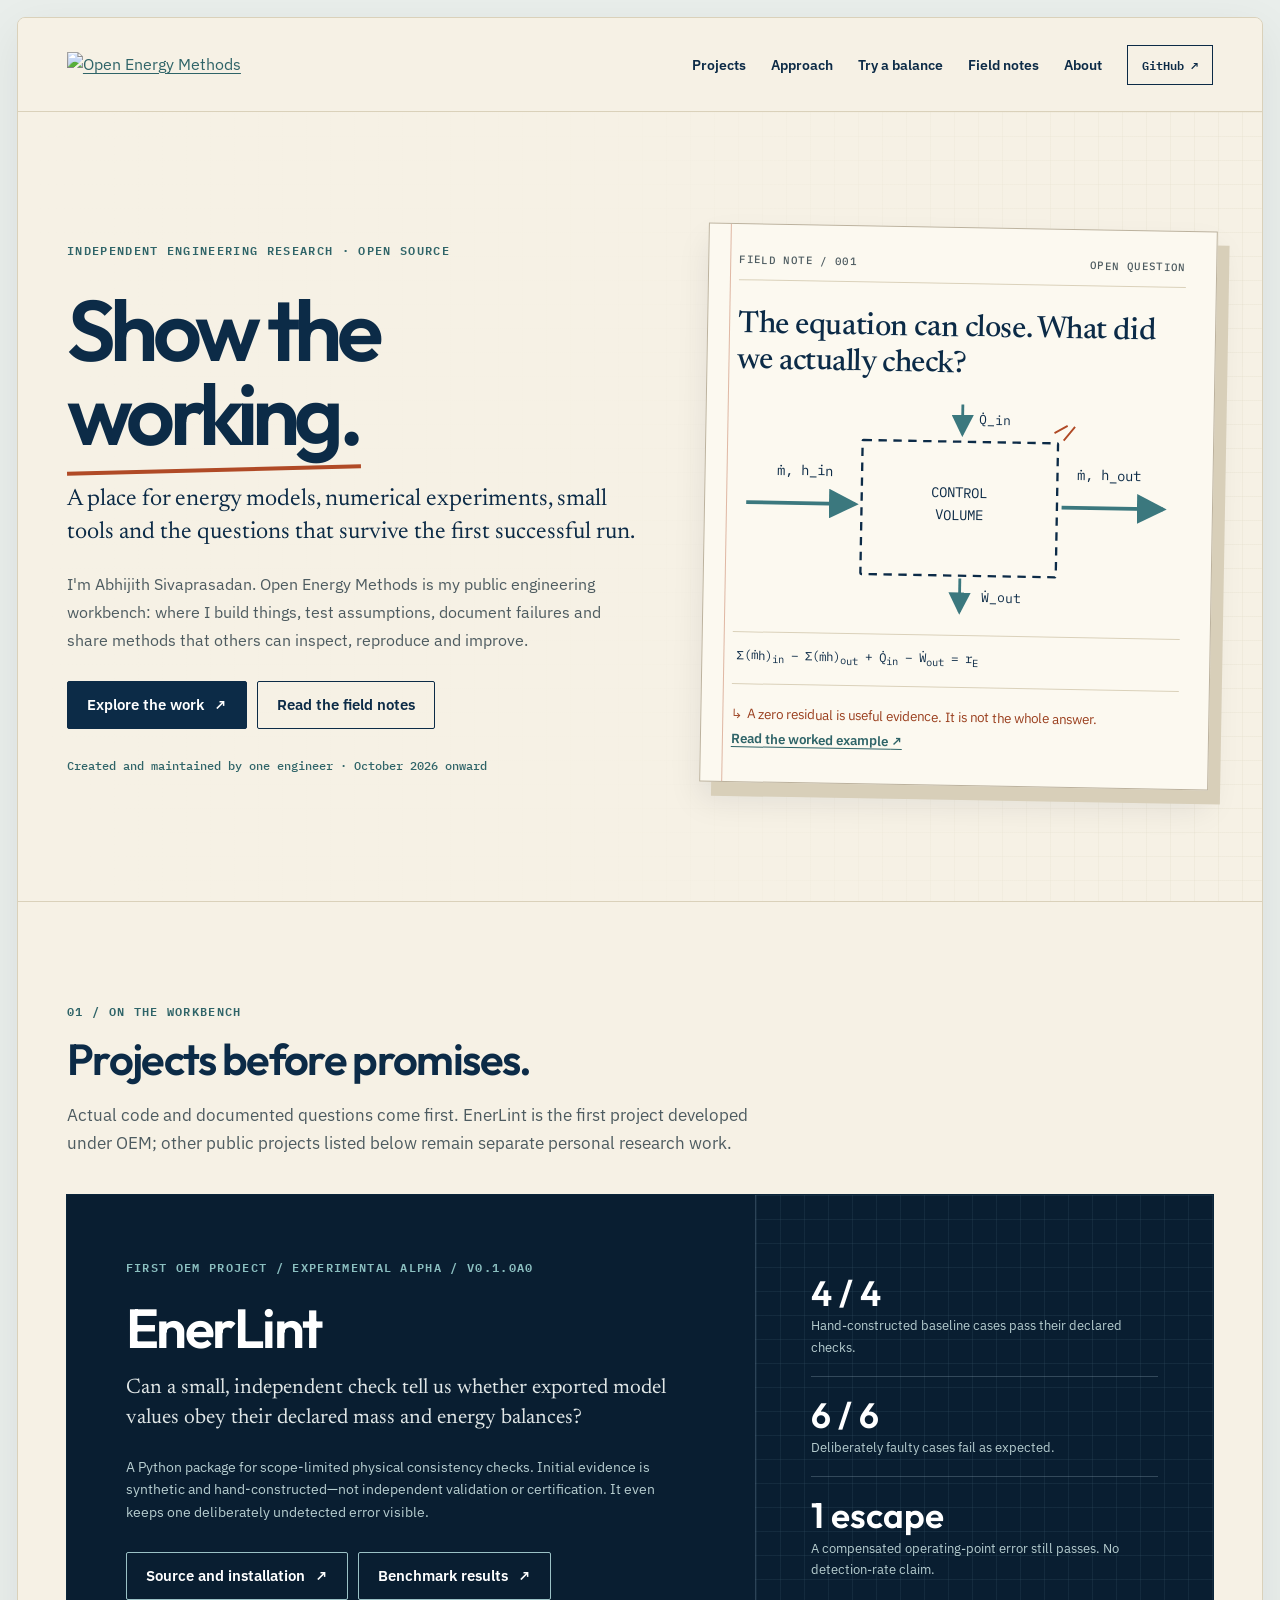
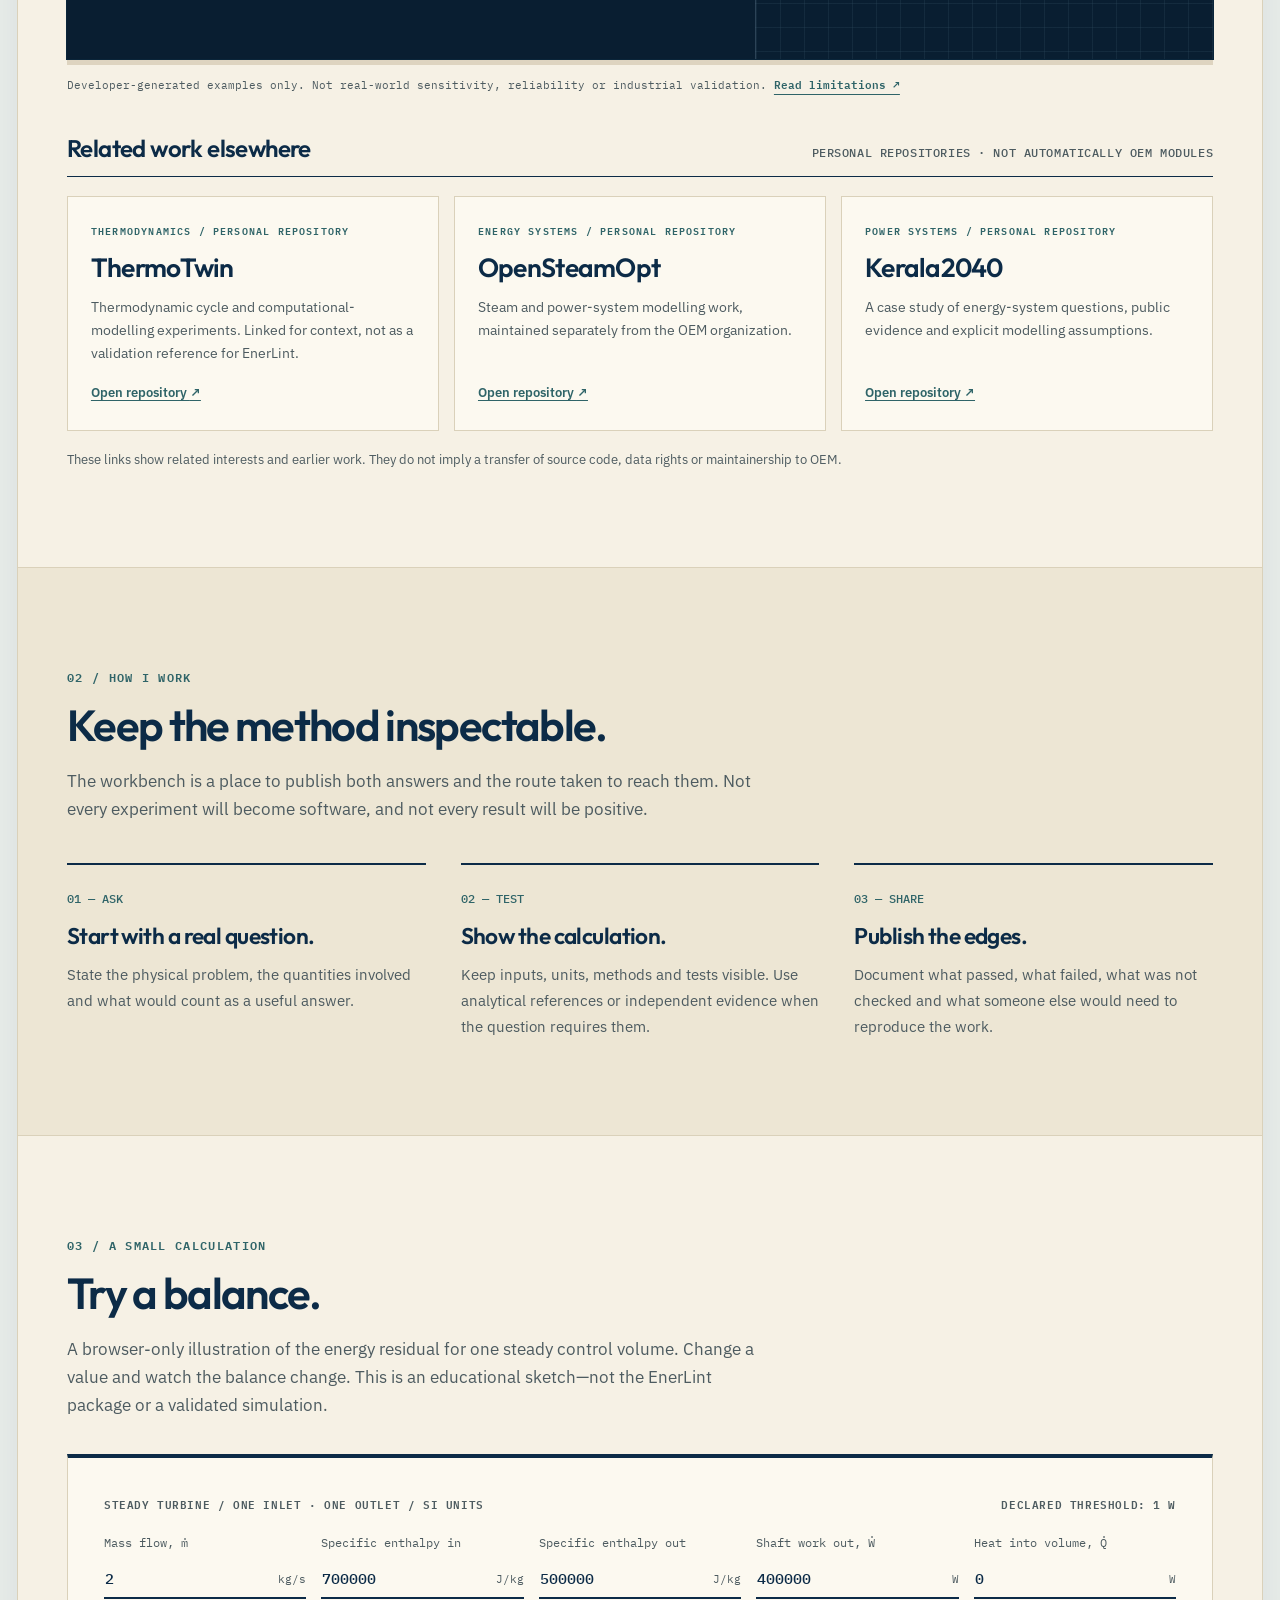
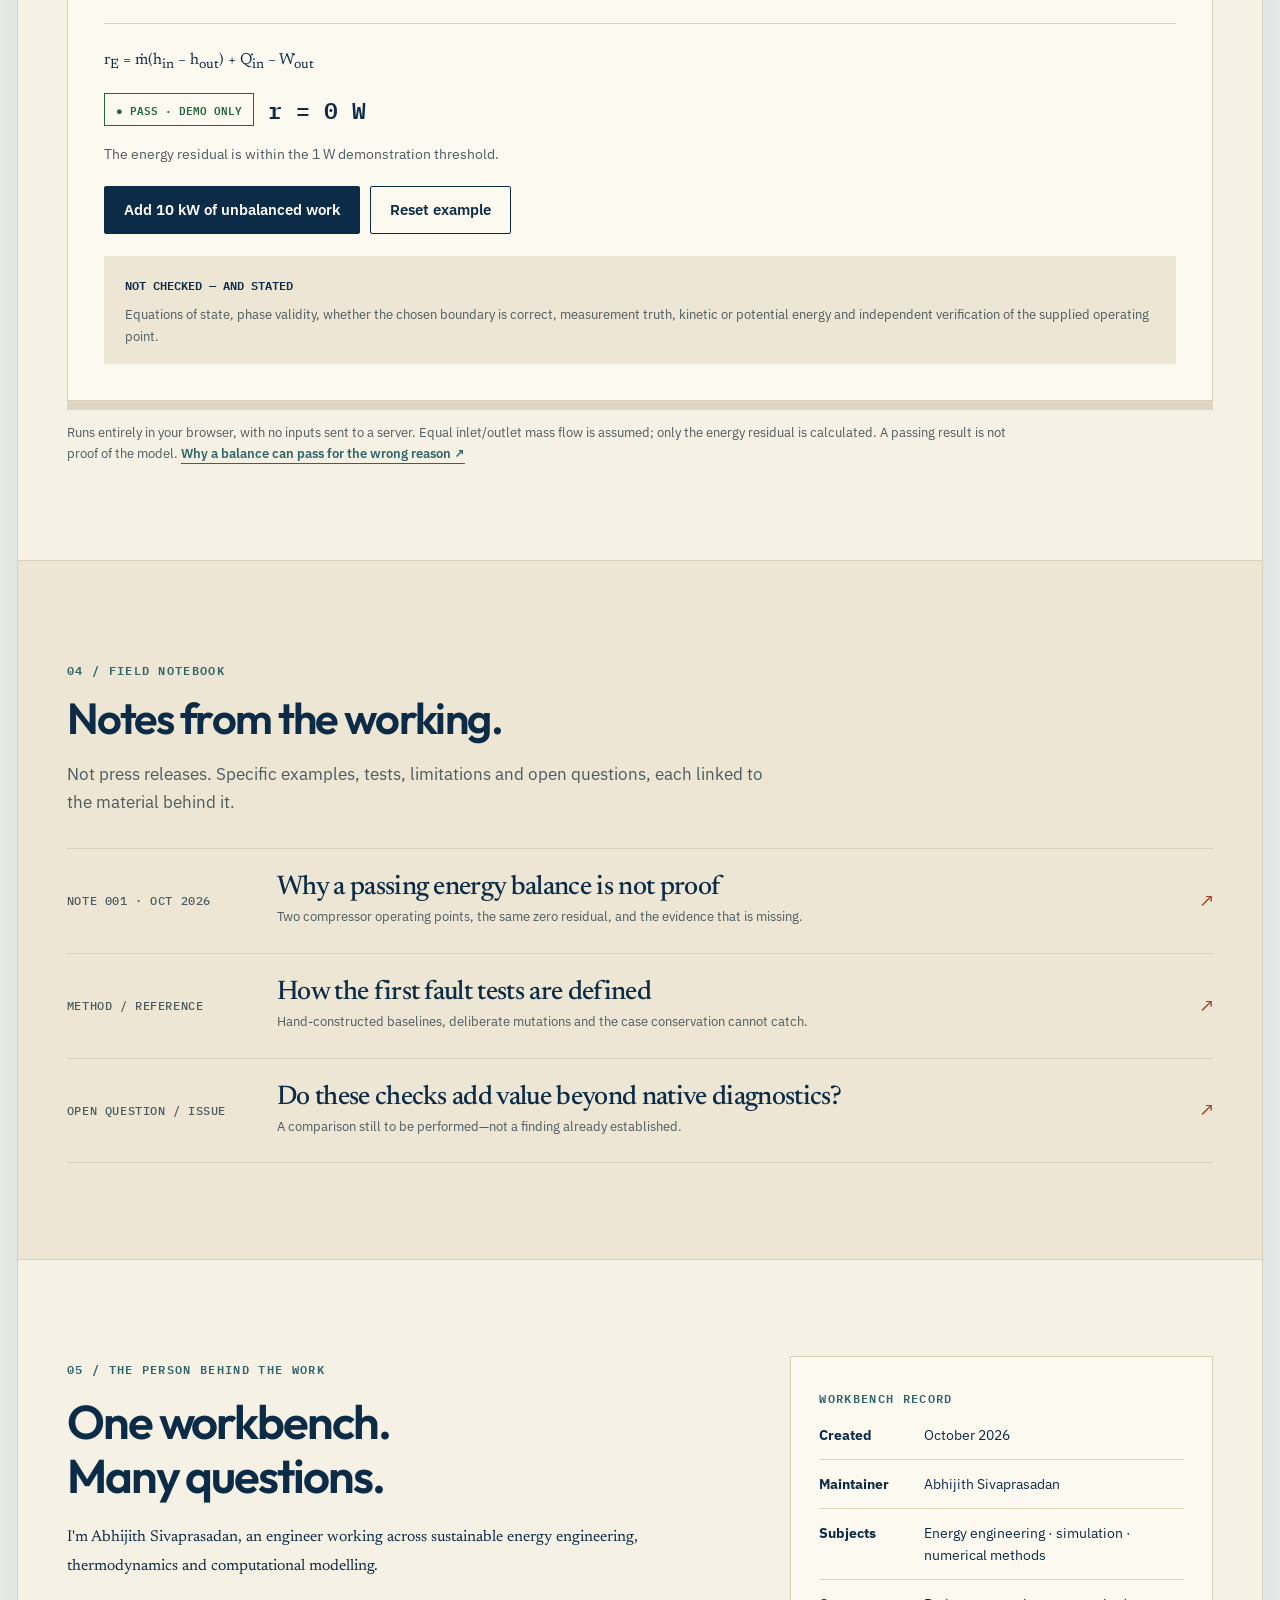
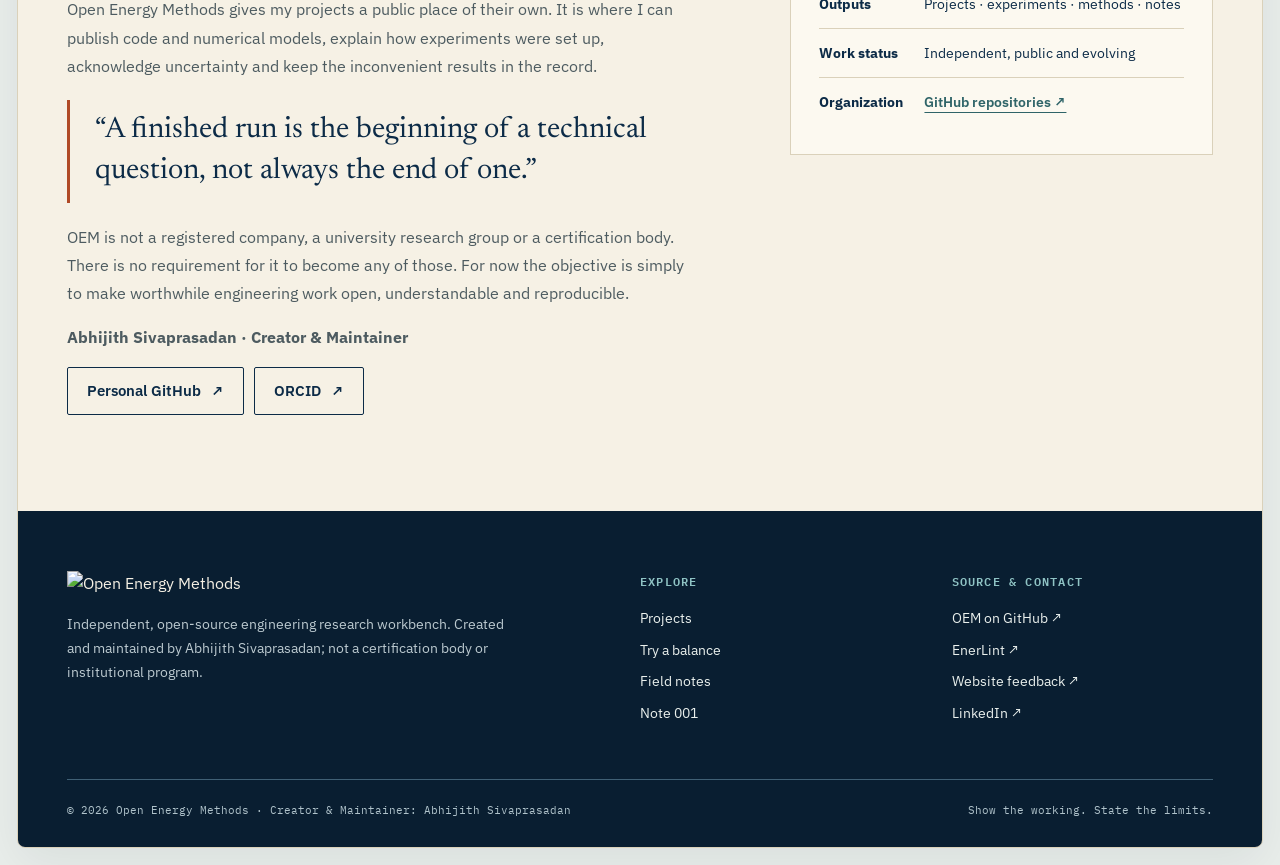
==== commit 7b8f8d10: "feat(site): redesign homepage as an open engineering research workbench" ====
--- a/index.html
+++ b/index.html
@@ -3,190 +3,284 @@
 <head>
   <meta charset="utf-8">
   <meta name="viewport" content="width=device-width, initial-scale=1">
-  <meta name="theme-color" content="#0C2B47">
-  <meta name="author" content="Open Energy Methods">
-  <meta name="description" content="Open Energy Methods is an independent open-source engineering research workbench for models, experiments and computational methods, created by Abhijith Sivaprasadan.">
+  <meta name="theme-color" content="#F6F1E5">
+  <meta name="author" content="Abhijith Sivaprasadan">
+  <meta name="description" content="Open Energy Methods is an independent open-source engineering research workbench created and maintained by Abhijith Sivaprasadan. Explore energy models, reproducible experiments, tools and field notes.">
   <meta property="og:type" content="website">
   <meta property="og:site_name" content="Open Energy Methods">
-  <meta property="og:title" content="Open Energy Methods — Questions worth checking">
-  <meta property="og:description" content="One engineer's open workbench for energy models, numerical methods and the things a successful simulation cannot prove.">
+  <meta property="og:title" content="Open Energy Methods — Show the working">
+  <meta property="og:description" content="Engineering models, experiments and research methods shared in the open. A workbench, not a company.">
   <meta property="og:url" content="https://open-energy-methods.github.io/">
   <meta property="og:image" content="https://raw.githubusercontent.com/Open-Energy-Methods/.github/main/assets/brand/oem-logo-full-primary.svg">
-  <meta name="twitter:card" content="summary">
   <link rel="canonical" href="https://open-energy-methods.github.io/">
-  <link rel="icon" type="image/svg+xml" href="https://raw.githubusercontent.com/Open-Energy-Methods/.github/main/assets/brand/oem-logo-symbol-primary.svg">
+  <link rel="icon" type="image/svg+xml" href="./assets/brand/oem-symbol.svg">
+  <link rel="preconnect" href="https://fonts.googleapis.com">
+  <link rel="preconnect" href="https://fonts.gstatic.com" crossorigin>
   <link rel="stylesheet" href="./assets/site.css">
-  <title>Open Energy Methods — Questions worth checking</title>
+  <link rel="stylesheet" href="./assets/workbench.css">
+  <title>Open Energy Methods — Show the working</title>
+  <script defer src="./assets/workbench.js"></script>
 </head>
-<body>
-<a class="skip" href="#main">Skip to content</a>
-<header class="site-header">
-  <div class="container nav-shell">
-    <a class="brand" href="./" aria-label="Open Energy Methods home"><img width="209" height="88" src="https://raw.githubusercontent.com/Open-Energy-Methods/.github/main/assets/brand/oem-logo-full-primary.svg" alt="Open Energy Methods"></a>
-    <nav class="desktop-nav" aria-label="Main navigation">
-      <a href="#question">The question</a>
-      <a href="#bench">On the bench</a>
+<body class="workbench-page">
+<a class="wb-skip" href="#main">Skip to content</a>
+<header class="wb-header">
+  <div class="wb-wrap wb-nav">
+    <a href="./" class="wb-logo" aria-label="Open Energy Methods home">
+      <img src="./assets/brand/oem-logo.svg" alt="Open Energy Methods" width="208">
+    </a>
+    <nav class="wb-menu" aria-label="Main navigation">
+      <a href="#work">Projects</a>
+      <a href="#method">Approach</a>
+      <a href="#demo">Try a balance</a>
       <a href="#notes">Field notes</a>
       <a href="#about">About</a>
-      <a class="nav-gh" href="https://github.com/Open-Energy-Methods">GitHub ↗</a>
+      <a class="wb-github" href="https://github.com/Open-Energy-Methods">GitHub ↗</a>
     </nav>
-    <details class="mobile-nav">
-      <summary aria-label="Open navigation menu">Menu ☰</summary>
-      <nav class="mobile-links" aria-label="Mobile navigation">
-        <a href="#question">The question</a><a href="#bench">On the bench</a><a href="#notes">Field notes</a><a href="#about">About</a>
+    <details class="wb-mobile-menu">
+      <summary aria-label="Toggle navigation">Index ☰</summary>
+      <nav class="wb-mobile-links" aria-label="Mobile navigation">
+        <a href="#work">Projects</a>
+        <a href="#method">Approach</a>
+        <a href="#demo">Try a balance</a>
+        <a href="#notes">Field notes</a>
+        <a href="#about">About</a>
         <a href="https://github.com/Open-Energy-Methods">GitHub ↗</a>
       </nav>
     </details>
   </div>
 </header>
 <main id="main">
-  <section class="container hero workshop-hero" id="question" aria-labelledby="hero-title">
-    <div class="hero-copy">
-      <span class="eyebrow">An open engineering workbench · Started October 2026</span>
-      <h1 id="hero-title">The model ran.<br><em>But is it right?</em></h1>
-      <p class="lead">Open Energy Methods is my open-source engineering research workbench. I use it to publish projects, experiments, numerical models, methods and field notes that others can inspect and reproduce.</p>
-      <p class="lead">EnerLint is the first project. It asks whether a successful simulation also passes independently defined physical checks. Future work can explore different energy-engineering questions; it does not all need to be verification software.</p>
-      <div class="btn-row">
-        <a class="btn btn-primary" href="#bench">See the first experiment</a>
-        <a class="btn btn-outline" href="./notes/001-a-pass-isnt-proof.html">Read a field note ↗</a>
-      </div>
-      <p class="hero-note">Created and maintained by Abhijith Sivaprasadan · Early work shared openly, with the assumptions and limitations left visible.</p>
-    </div>
-    <aside class="scratch-paper" aria-label="An engineering question">
-      <div class="scratch-top"><span class="mono small">WORKBENCH / NOTE 001</span><span class="mono small">27 OCT 2026</span></div>
-      <p class="scratch-prompt">What does <span class="underlined">PASS</span> actually prove?</p>
-      <div class="scratch-equation" aria-label="Steady state energy balance">Σṁh<sub>in</sub> − Σṁh<sub>out</sub> + Q̇<sub>in</sub> − Ẇ<sub>out</sub> = 0</div>
-      <p class="scratch-annotation">A balance can close beautifully.<br>The operating point can still be wrong.</p>
-      <div class="scratch-rule"></div>
-      <p class="scratch-signoff">That's where the interesting work begins.</p>
-    </aside>
-  </section>
-
-  <section class="section section-white" id="bench" aria-labelledby="bench-title">
-    <div class="container">
-      <div class="section-heading">
-        <span class="eyebrow">On the bench / 01</span>
-        <h2 id="bench-title">EnerLint, including the mistake it cannot catch.</h2>
-        <p>EnerLint is my first small experiment: a Python tool that checks declared mass and energy balances from exported model results. It is independent of the solver's own convergence flag—but it still depends on the data and assumptions you give it.</p>
-      </div>
-      <div class="experiment-grid">
-        <article class="experiment">
-          <span class="exp-num">01 / CLOSED</span>
-          <h3>A simple turbine balances.</h3>
-          <p>For a hand-constructed turbine example, the mass and first-law residuals are both zero. The declared checks pass.</p>
-          <div class="experiment-result"><span class="chip chip-pass">PASS_IN_SCOPE</span><code>0 kg/s · 0 W</code></div>
+  <section class="wb-hero" aria-labelledby="wb-hero-title">
+    <div class="wb-wrap wb-hero-inner">
+      <div>
+        <span class="wb-kicker">Independent engineering research · Open source</span>
+        <h1 id="wb-hero-title">Show the <span class="wb-emphasis">working.</span></h1>
+        <p class="wb-lede">A place for energy models, numerical experiments, small tools and the questions that survive the first successful run.</p>
+        <p class="wb-explain">I'm Abhijith Sivaprasadan. Open Energy Methods is my public engineering workbench: where I build things, test assumptions, document failures and share methods that others can inspect, reproduce and improve.</p>
+        <div class="wb-actions">
+          <a class="wb-btn wb-btn-primary" href="#work">Explore the work <span aria-hidden="true">↗</span></a>
+          <a class="wb-btn" href="#notes">Read the field notes</a>
+        </div>
+        <p class="wb-hero-foot">Created and maintained by one engineer · October 2026 onward</p>
+      </div>
+      <aside class="wb-notebook" aria-label="Engineering notebook sketch: an example of a control volume balance">
+        <div class="wb-notebook-meta">
+          <span>FIELD NOTE / 001</span>
+          <span>OPEN QUESTION</span>
+        </div>
+        <h2>The equation can close. What did we actually check?</h2>
+        <svg class="wb-sketch" viewBox="0 0 480 240" role="img" aria-label="Declared control volume with inlet mass and enthalpy, outlet mass and enthalpy, heat input and work output">
+          <defs><marker id="wb-arrow" markerWidth="8" markerHeight="8" refX="7" refY="4" orient="auto"><path d="M0 0 L8 4 L0 8 Z" fill="#3B787E"/></marker></defs>
+          <rect x="136" y="48" width="210" height="144" rx="1" fill="none" stroke="#0C2B47" stroke-width="2.5" stroke-dasharray="9 7"/>
+          <text x="241" y="108" text-anchor="middle" font-family="IBM Plex Mono,monospace" fill="#0C2B47" font-size="15">CONTROL</text>
+          <text x="241" y="132" text-anchor="middle" font-family="IBM Plex Mono,monospace" fill="#0C2B47" font-size="15">VOLUME</text>
+          <line x1="12" y1="117" x2="129" y2="117" stroke="#3B787E" stroke-width="4" marker-end="url(#wb-arrow)"/>
+          <line x1="351" y1="117" x2="460" y2="117" stroke="#3B787E" stroke-width="4" marker-end="url(#wb-arrow)"/>
+          <text x="45" y="87" fill="#0C2B47" font-size="15" font-family="IBM Plex Mono,monospace">ṁ, h_in</text>
+          <text x="367" y="87" fill="#0C2B47" font-size="15" font-family="IBM Plex Mono,monospace">ṁ, h_out</text>
+          <line x1="243" y1="8" x2="243" y2="40" stroke="#3B787E" stroke-width="3" marker-end="url(#wb-arrow)"/>
+          <text x="261" y="29" fill="#0C2B47" font-size="14" font-family="IBM Plex Mono,monospace">Q̇_in</text>
+          <line x1="243" y1="195" x2="243" y2="231" stroke="#3B787E" stroke-width="3" marker-end="url(#wb-arrow)"/>
+          <text x="266" y="220" fill="#0C2B47" font-size="14" font-family="IBM Plex Mono,monospace">Ẇ_out</text>
+          <path d="M342 37 l14 -8 m-4 16 l12 -15" fill="none" stroke="#B04A26" stroke-width="2"/>
+        </svg>
+        <div class="wb-equation">Σ(ṁh)<sub>in</sub> − Σ(ṁh)<sub>out</sub> + Q̇<sub>in</sub> − Ẇ<sub>out</sub> = r<sub>E</sub></div>
+        <p class="wb-note-pencil">A zero residual is useful evidence. It is not the whole answer.</p>
+        <a href="./notes/001-a-pass-isnt-proof.html">Read the worked example <span aria-hidden="true">↗</span></a>
+      </aside>
+    </div>
+  </section>
+
+  <section class="wb-section" id="work" aria-labelledby="work-title">
+    <div class="wb-wrap">
+      <div class="wb-section-heading">
+        <div>
+          <span class="wb-kicker">01 / On the workbench</span>
+          <h2 class="wb-section-title" id="work-title">Projects before promises.</h2>
+          <p class="wb-section-intro">Actual code and documented questions come first. EnerLint is the first project developed under OEM; other public projects listed below remain separate personal research work.</p>
+        </div>
+      </div>
+      <article class="wb-feature" aria-labelledby="enerlint-title">
+        <div class="wb-feature-copy">
+          <span class="wb-kicker">First OEM project / Experimental alpha / v0.1.0a0</span>
+          <h3 id="enerlint-title">EnerLint</h3>
+          <p class="wb-feature-description">Can a small, independent check tell us whether exported model values obey their declared mass and energy balances?</p>
+          <p class="wb-feature-note">A Python package for scope-limited physical consistency checks. Initial evidence is synthetic and hand-constructed—not independent validation or certification. It even keeps one deliberately undetected error visible.</p>
+          <div class="wb-actions">
+            <a class="wb-btn" href="https://github.com/Open-Energy-Methods/enerlint">Source and installation <span aria-hidden="true">↗</span></a>
+            <a class="wb-btn" href="https://github.com/Open-Energy-Methods/enerlint/blob/main/docs/RESULTS.md">Benchmark results <span aria-hidden="true">↗</span></a>
+          </div>
+        </div>
+        <div class="wb-feature-stats" aria-label="Developer-selected synthetic foundation tests">
+          <div class="wb-feature-stat">
+            <span class="wb-stat-num">4 / 4</span>
+            <p>Hand-constructed baseline cases pass their declared checks.</p>
+          </div>
+          <div class="wb-feature-stat">
+            <span class="wb-stat-num">6 / 6</span>
+            <p>Deliberately faulty cases fail as expected.</p>
+          </div>
+          <div class="wb-feature-stat">
+            <span class="wb-stat-num">1 escape</span>
+            <p>A compensated operating-point error still passes. No detection-rate claim.</p>
+          </div>
+        </div>
+      </article>
+      <p class="wb-card-caption">Developer-generated examples only. Not real-world sensitivity, reliability or industrial validation. <a class="wb-link" href="https://github.com/Open-Energy-Methods/enerlint/blob/main/docs/SCIENTIFIC_SCOPE.md">Read limitations ↗</a></p>
+
+      <div class="wb-subhead">
+        <h3>Related work elsewhere</h3>
+        <span class="wb-id">PERSONAL REPOSITORIES · NOT AUTOMATICALLY OEM MODULES</span>
+      </div>
+      <div class="wb-project-list">
+        <article class="wb-project">
+          <span class="wb-kicker">Thermodynamics / Personal repository</span>
+          <h4>ThermoTwin</h4>
+          <p>Thermodynamic cycle and computational-modelling experiments. Linked for context, not as a validation reference for EnerLint.</p>
+          <a href="https://github.com/abhijith-sivaprasadan/thermotwin">Open repository <span aria-hidden="true">↗</span></a>
         </article>
-        <article class="experiment">
-          <span class="exp-num">02 / BROKEN</span>
-          <h3>Flip the compressor work sign.</h3>
-          <p>The selected mutation produces a −480,000 W energy residual. The checker notices this specific inconsistency.</p>
-          <div class="experiment-result"><span class="chip chip-fail">FAIL</span><code>−480,000 W</code></div>
+        <article class="wb-project">
+          <span class="wb-kicker">Energy systems / Personal repository</span>
+          <h4>OpenSteamOpt</h4>
+          <p>Steam and power-system modelling work, maintained separately from the OEM organization.</p>
+          <a href="https://github.com/abhijith-sivaprasadan/opensteamopt">Open repository <span aria-hidden="true">↗</span></a>
         </article>
-        <article class="experiment experiment-escape">
-          <span class="exp-num">03 / THE INTERESTING ONE</span>
-          <h3>Change the flows and work together.</h3>
-          <p>Scale both compressor mass flows and its shaft work by 10%. The model's operating point changes, yet both balance equations still close. EnerLint <em>passes it</em>.</p>
-          <div class="experiment-result"><span class="chip chip-warning">MISSED BY DESIGN</span><code>PASS_IN_SCOPE</code></div>
+        <article class="wb-project">
+          <span class="wb-kicker">Power systems / Personal repository</span>
+          <h4>Kerala2040</h4>
+          <p>A case study of energy-system questions, public evidence and explicit modelling assumptions.</p>
+          <a href="https://github.com/abhijith-sivaprasadan/kerala2040">Open repository <span aria-hidden="true">↗</span></a>
         </article>
       </div>
-      <p class="method-footnote">These are hand-constructed developer tests, not measurements or independent validation. The six selected fault mutations currently fail as expected; one compensating error intentionally escapes. <a href="https://github.com/Open-Energy-Methods/enerlint/blob/main/docs/RESULTS.md">Read the recorded results ↗</a></p>
-      <div class="project-entry">
-        <div>
-          <span class="eyebrow">The actual project</span>
-          <h3>EnerLint <span class="tiny-tag">experimental alpha · v0.1.0a0</span></h3>
-          <p>Steady control volumes, one-interval thermal storage, strict SI input contracts, traceable residuals and explicit failure conditions. All source code, examples and limitations are open.</p>
-          <div class="btn-row">
-            <a class="btn btn-primary" href="https://github.com/Open-Energy-Methods/enerlint">Explore EnerLint ↗</a>
-            <a class="btn btn-outline" href="https://github.com/Open-Energy-Methods/enerlint/blob/main/docs/VERIFICATION_CONTRACT.md">See the equations ↗</a>
-          </div>
-        </div>
-        <div class="terminal">
-          <div class="terminal-top mono">Try the turbine example · Python 3.10+</div>
-          <pre><code><span class="prompt">$</span> git clone https://github.com/Open-Energy-Methods/enerlint.git
-<span class="prompt">$</span> cd enerlint
-<span class="prompt">$</span> python -m pip install -e ".[dev]"
-<span class="prompt">$</span> enerlint check examples/steady_turbine.json</code></pre>
-        </div>
-      </div>
-    </div>
-  </section>
-
-  <section class="section container" id="notes" aria-labelledby="notes-title">
-    <div class="section-heading">
-      <span class="eyebrow">Field notes · Not press releases</span>
-      <h2 id="notes-title">Show the working, not just the conclusion.</h2>
-      <p>These notes are where I can explain what I tried, which assumptions mattered, and what remains unresolved. The useful parts are not always the ones that passed.</p>
-    </div>
-    <div class="note-list">
-      <a class="note-row" href="./notes/001-a-pass-isnt-proof.html">
-        <span class="mono small">001 · OCT 2026</span>
-        <span><strong>Why a passing energy balance is not proof</strong><small>The deliberately wrong compressor that EnerLint cannot reject</small></span>
-        <span aria-hidden="true">↗</span>
+      <p class="wb-external-note">These links show related interests and earlier work. They do not imply a transfer of source code, data rights or maintainership to OEM.</p>
+    </div>
+  </section>
+
+  <section class="wb-section wb-process" id="method" aria-labelledby="method-title">
+    <div class="wb-wrap">
+      <span class="wb-kicker">02 / How I work</span>
+      <h2 class="wb-section-title" id="method-title">Keep the method inspectable.</h2>
+      <p class="wb-section-intro">The workbench is a place to publish both answers and the route taken to reach them. Not every experiment will become software, and not every result will be positive.</p>
+      <div class="wb-process-grid">
+        <div class="wb-process-item"><span class="wb-process-num">01 — ASK</span><h3>Start with a real question.</h3><p>State the physical problem, the quantities involved and what would count as a useful answer.</p></div>
+        <div class="wb-process-item"><span class="wb-process-num">02 — TEST</span><h3>Show the calculation.</h3><p>Keep inputs, units, methods and tests visible. Use analytical references or independent evidence when the question requires them.</p></div>
+        <div class="wb-process-item"><span class="wb-process-num">03 — SHARE</span><h3>Publish the edges.</h3><p>Document what passed, what failed, what was not checked and what someone else would need to reproduce the work.</p></div>
+      </div>
+    </div>
+  </section>
+
+  <section class="wb-section" id="demo" aria-labelledby="demo-title">
+    <div class="wb-wrap">
+      <span class="wb-kicker">03 / A small calculation</span>
+      <h2 class="wb-section-title" id="demo-title">Try a balance.</h2>
+      <p class="wb-section-intro">A browser-only illustration of the energy residual for one steady control volume. Change a value and watch the balance change. This is an educational sketch—not the EnerLint package or a validated simulation.</p>
+
+      <form id="wb-demo-form" class="wb-lab" novalidate>
+        <div class="wb-lab-meta">
+          <span>STEADY TURBINE / ONE INLET · ONE OUTLET / SI UNITS</span>
+          <span>DECLARED THRESHOLD: 1 W</span>
+        </div>
+        <div class="wb-lab-fields">
+          <div class="wb-field"><label for="wb-flow">Mass flow, ṁ</label><div class="wb-input-wrap"><input id="wb-flow" name="flow" type="number" step="any" value="2" required aria-describedby="wb-demo-scope"><span class="wb-unit">kg/s</span></div></div>
+          <div class="wb-field"><label for="wb-hin">Specific enthalpy in</label><div class="wb-input-wrap"><input id="wb-hin" name="hin" type="number" step="any" value="700000" required><span class="wb-unit">J/kg</span></div></div>
+          <div class="wb-field"><label for="wb-hout">Specific enthalpy out</label><div class="wb-input-wrap"><input id="wb-hout" name="hout" type="number" step="any" value="500000" required><span class="wb-unit">J/kg</span></div></div>
+          <div class="wb-field"><label for="wb-work">Shaft work out, Ẇ</label><div class="wb-input-wrap"><input id="wb-work" name="work" type="number" step="any" value="400000" required><span class="wb-unit">W</span></div></div>
+          <div class="wb-field"><label for="wb-heat">Heat into volume, Q̇</label><div class="wb-input-wrap"><input id="wb-heat" name="heat" type="number" step="any" value="0" required><span class="wb-unit">W</span></div></div>
+        </div>
+        <div class="wb-formula">r<sub>E</sub> = ṁ(h<sub>in</sub> − h<sub>out</sub>) + Q̇<sub>in</sub> − Ẇ<sub>out</sub></div>
+        <div class="wb-output" aria-live="polite" aria-atomic="true">
+          <span id="wb-demo-status" class="wb-status" data-kind="pass">● PASS · DEMO ONLY</span>
+          <output id="wb-demo-result" class="wb-reading" for="wb-flow wb-hin wb-hout wb-work wb-heat">r = 0 W</output>
+        </div>
+        <p id="wb-demo-message" class="wb-explanation">The energy residual is within the 1 W demonstration threshold.</p>
+        <div class="wb-actions">
+          <button class="wb-btn wb-btn-primary" type="button" id="wb-demo-break">Add 10 kW of unbalanced work</button>
+          <button class="wb-btn" type="reset">Reset example</button>
+        </div>
+        <div class="wb-lab-limits">
+          <strong>NOT CHECKED — AND STATED</strong>
+          <p id="wb-demo-scope">Equations of state, phase validity, whether the chosen boundary is correct, measurement truth, kinetic or potential energy and independent verification of the supplied operating point.</p>
+        </div>
+      </form>
+      <p class="wb-demo-caption">Runs entirely in your browser, with no inputs sent to a server. Equal inlet/outlet mass flow is assumed; only the energy residual is calculated. A passing result is not proof of the model. <a class="wb-link" href="./notes/001-a-pass-isnt-proof.html">Why a balance can pass for the wrong reason ↗</a></p>
+    </div>
+  </section>
+
+  <section class="wb-section wb-notes" id="notes" aria-labelledby="notes-title">
+    <div class="wb-wrap">
+      <span class="wb-kicker">04 / Field notebook</span>
+      <h2 class="wb-section-title" id="notes-title">Notes from the working.</h2>
+      <p class="wb-section-intro" style="margin-bottom:32px">Not press releases. Specific examples, tests, limitations and open questions, each linked to the material behind it.</p>
+      <a class="wb-note-row" href="./notes/001-a-pass-isnt-proof.html">
+        <span class="wb-id">NOTE 001 · OCT 2026</span>
+        <span><h3>Why a passing energy balance is not proof</h3><p>Two compressor operating points, the same zero residual, and the evidence that is missing.</p></span>
+        <span class="wb-arrow" aria-hidden="true">↗</span>
       </a>
-      <a class="note-row" href="https://github.com/Open-Energy-Methods/enerlint/blob/main/docs/BENCHMARK_PROTOCOL.md">
-        <span class="mono small">REFERENCE / PROTOCOL</span>
-        <span><strong>How the first fault tests are constructed</strong><small>Known-good examples, deliberate mutations, and an honest denominator</small></span>
-        <span aria-hidden="true">↗</span>
+      <a class="wb-note-row" href="https://github.com/Open-Energy-Methods/enerlint/blob/main/docs/BENCHMARK_PROTOCOL.md">
+        <span class="wb-id">METHOD / REFERENCE</span>
+        <span><h3>How the first fault tests are defined</h3><p>Hand-constructed baselines, deliberate mutations and the case conservation cannot catch.</p></span>
+        <span class="wb-arrow" aria-hidden="true">↗</span>
       </a>
-      <a class="note-row" href="https://github.com/Open-Energy-Methods/enerlint/issues/18">
-        <span class="mono small">OPEN QUESTION</span>
-        <span><strong>Does an independent check add value beyond native diagnostics?</strong><small>A comparison still to be run, not a result already claimed</small></span>
-        <span aria-hidden="true">↗</span>
+      <a class="wb-note-row" href="https://github.com/Open-Energy-Methods/enerlint/issues/18">
+        <span class="wb-id">OPEN QUESTION / ISSUE</span>
+        <span><h3>Do these checks add value beyond native diagnostics?</h3><p>A comparison still to be performed—not a finding already established.</p></span>
+        <span class="wb-arrow" aria-hidden="true">↗</span>
       </a>
     </div>
   </section>
 
-  <section class="section section-white" id="about" aria-labelledby="about-title">
-    <div class="container about-grid">
+  <section class="wb-section" id="about" aria-labelledby="about-title">
+    <div class="wb-wrap wb-author-grid">
       <div>
-        <span class="eyebrow">A note from the person making this</span>
-        <h2 id="about-title">I like the part of engineering where you have to ask why.</h2>
-        <p class="lead">I'm Abhijith, an energy engineer interested in thermodynamics, computational models, and what makes a numerical result defensible.</p>
-        <p>Working on energy-system and thermodynamic modelling projects led me to keep returning to a basic question: what have we actually checked when a model reports success?</p>
-        <p>I don't have a grand answer. I have a first tool, a set of small tests, and a list of uncomfortable edge cases. I'd rather show those than pretend the work is further along than it is.</p>
-        <p>Open Energy Methods is where I collect my engineering projects, experiments, numerical models and reusable research methods. I will add work when its source, evidence and limitations are ready to share. EnerLint is the starting point, not the definition of the whole workbench.</p>
-        <p><a href="https://orcid.org/0000-0003-0299-5745">My ORCID ↗</a> · <a href="https://github.com/abhijith-sivaprasadan">Personal GitHub ↗</a></p>
-      </div>
-      <aside class="roots-panel">
-        <span class="eyebrow">Other work that shaped my questions</span>
-        <p class="small muted">Personal projects, not OEM-owned products or evidence that EnerLint has been validated against them.</p>
-        <a href="https://github.com/abhijith-sivaprasadan/thermotwin"><strong>ThermoTwin</strong><small>Thermodynamic cycle and computational modelling experiments</small></a>
-        <a href="https://github.com/abhijith-sivaprasadan/opensteamopt"><strong>OpenSteamOpt</strong><small>Steam and power system modelling</small></a>
-        <a href="https://github.com/abhijith-sivaprasadan/kerala2040"><strong>Kerala2040</strong><small>Energy-system questions grounded in public data and explicit assumptions</small></a>
+        <span class="wb-kicker">05 / The person behind the work</span>
+        <h2 id="about-title">One workbench.<br>Many questions.</h2>
+        <p class="wb-lede">I'm Abhijith Sivaprasadan, an engineer working across sustainable energy engineering, thermodynamics and computational modelling.</p>
+        <p>Open Energy Methods gives my projects a public place of their own. It is where I can publish code and numerical models, explain how experiments were set up, acknowledge uncertainty and keep the inconvenient results in the record.</p>
+        <div class="wb-author-quote">“A finished run is the beginning of a technical question, not always the end of one.”</div>
+        <p>OEM is not a registered company, a university research group or a certification body. There is no requirement for it to become any of those. For now the objective is simply to make worthwhile engineering work open, understandable and reproducible.</p>
+        <p><strong>Abhijith Sivaprasadan · Creator &amp; Maintainer</strong></p>
+        <div class="wb-actions">
+          <a class="wb-btn" href="https://github.com/abhijith-sivaprasadan">Personal GitHub <span aria-hidden="true">↗</span></a>
+          <a class="wb-btn" href="https://orcid.org/0000-0003-0299-5745">ORCID <span aria-hidden="true">↗</span></a>
+        </div>
+      </div>
+      <aside class="wb-author-aside" aria-label="Workbench metadata">
+        <span class="wb-kicker">Workbench record</span>
+        <div class="wb-info-row"><strong>Created</strong><span>October 2026</span></div>
+        <div class="wb-info-row"><strong>Maintainer</strong><span>Abhijith Sivaprasadan</span></div>
+        <div class="wb-info-row"><strong>Subjects</strong><span>Energy engineering · simulation · numerical methods</span></div>
+        <div class="wb-info-row"><strong>Outputs</strong><span>Projects · experiments · methods · notes</span></div>
+        <div class="wb-info-row"><strong>Work status</strong><span>Independent, public and evolving</span></div>
+        <div class="wb-info-row"><strong>Organization</strong><span><a class="wb-link" href="https://github.com/Open-Energy-Methods">GitHub repositories ↗</a></span></div>
       </aside>
     </div>
   </section>
-
-  <section class="section container" id="contribute" aria-labelledby="contribute-title">
-    <div class="contribute-grid">
-      <div>
-        <span class="eyebrow">Pull up a chair</span>
-        <h2 id="contribute-title">I could use a critical second pair of eyes.</h2>
-        <p class="lead">If you work with energy models, try a case, challenge a sign convention, point out a blind spot, or tell me an existing tool does this better. That's more useful right now than applause.</p>
-        <div class="btn-row"><a class="btn btn-primary" href="https://github.com/Open-Energy-Methods/enerlint/issues">Discuss a technical issue ↗</a><a class="btn btn-outline" href="https://github.com/Open-Energy-Methods/.github/blob/main/CONTRIBUTING.md">Contributing notes ↗</a></div>
-      </div>
-      <aside class="card review-panel">
-        <span class="label">What deserves scrutiny next</span>
-        <ul class="clean-list">
-          <li><span class="list-mark">→</span><span>Which boundaries and sign conventions are easy to misunderstand?</span></li>
-          <li><span class="list-mark">→</span><span>Which useful errors do native solvers already catch?</span></li>
-          <li><span class="list-mark">→</span><span>What other false alarms or compensated errors are possible?</span></li>
-        </ul>
-        <p class="small muted" style="margin:0">There are no claims of external review, industrial validation, or certification here.</p>
-      </aside>
-    </div>
-  </section>
 </main>
-<footer class="site-footer">
-  <div class="container footer-grid">
+<footer class="wb-footer">
+  <div class="wb-wrap wb-footer-main">
     <div>
-      <a href="./" aria-label="Open Energy Methods homepage"><img class="footer-brand" src="https://raw.githubusercontent.com/Open-Energy-Methods/.github/main/assets/brand/oem-logo-full-primary.svg" alt="Open Energy Methods"></a>
-      <p>An independent engineering research workbench created and maintained by Abhijith Sivaprasadan. Not a registered company, an accredited verification body or a KTH initiative.</p>
-    </div>
-    <div class="footer-column"><b>Explore</b><a href="#bench">EnerLint experiment</a><a href="./notes/001-a-pass-isnt-proof.html">Field note 001</a><a href="https://github.com/Open-Energy-Methods/enerlint/tree/main/docs">Technical documentation ↗</a></div>
-    <div class="footer-column"><b>Elsewhere</b><a href="https://github.com/Open-Energy-Methods">GitHub ↗</a><a href="https://www.linkedin.com/company/open-energy-methods">LinkedIn ↗</a><a href="https://github.com/Open-Energy-Methods/open-energy-methods.github.io/issues">Website feedback ↗</a></div>
+      <img src="./assets/brand/oem-logo-reversed.svg" class="wb-footer-logo" width="195" alt="Open Energy Methods">
+      <p>Independent, open-source engineering research workbench. Created and maintained by Abhijith Sivaprasadan; not a certification body or institutional program.</p>
+    </div>
+    <div>
+      <h3>Explore</h3>
+      <a href="#work">Projects</a>
+      <a href="#demo">Try a balance</a>
+      <a href="#notes">Field notes</a>
+      <a href="./notes/001-a-pass-isnt-proof.html">Note 001</a>
+    </div>
+    <div>
+      <h3>Source &amp; contact</h3>
+      <a href="https://github.com/Open-Energy-Methods">OEM on GitHub ↗</a>
+      <a href="https://github.com/Open-Energy-Methods/enerlint">EnerLint ↗</a>
+      <a href="https://github.com/Open-Energy-Methods/open-energy-methods.github.io/issues">Website feedback ↗</a>
+      <a href="https://www.linkedin.com/company/open-energy-methods">LinkedIn ↗</a>
+    </div>
   </div>
-  <div class="container footer-bottom"><span>Open Energy Methods · 2026</span><span>Questions worth checking.</span></div>
+  <div class="wb-wrap wb-footer-bottom">
+    <span>© 2026 Open Energy Methods · Creator &amp; Maintainer: Abhijith Sivaprasadan</span>
+    <span>Show the working. State the limits.</span>
+  </div>
 </footer>
 </body>
-</html>
+</html>
--- a/assets/workbench.css
+++ b/assets/workbench.css
@@ -0,0 +1,241 @@
+
+@import url('https://fonts.googleapis.com/css2?family=Newsreader:opsz,wght@6..72,400;6..72,500;6..72,600&display=swap');
+
+/* Workbench homepage: warm paper, measured marks, technical typography.
+   Approved navy/teal logo is kept as drawn. Pencil is not a result status. */
+.workbench-page{
+  --wb-paper:#F6F1E5;--wb-paper-deep:#EDE6D4;--wb-rule:#DAD1BA;
+  --wb-navy:#0C2B47;--wb-ink:#19364B;--wb-teal:#3B787E;
+  --wb-teal-text:#2F6468;--wb-pencil:#B04A26;--wb-pencil-text:#9A3F1E;
+  --wb-muted:#4D5B60;--wb-surface:#FCF9F0;--wb-night:#091E31;
+  --wb-display:"Outfit","IBM Plex Sans",sans-serif;
+  --wb-body:"IBM Plex Sans",system-ui,sans-serif;
+  --wb-mono:"IBM Plex Mono",ui-monospace,monospace;
+  --wb-editorial:"Newsreader",Georgia,serif;
+  margin:clamp(8px,1.35vw,22px);
+  background:var(--wb-paper);color:var(--wb-navy);
+  box-shadow:0 14px 48px rgba(7,27,46,.07);
+  border:1px solid var(--wb-rule);
+  border-radius:8px;
+  font-family:var(--wb-body);line-height:1.62;
+  overflow-x:clip
+}
+.workbench-page p{color:var(--wb-muted)}
+.workbench-page h1,.workbench-page h2,.workbench-page h3{color:var(--wb-navy);font-family:var(--wb-display);margin:0;line-height:1.14}
+.workbench-page a{color:var(--wb-teal-text)}
+.workbench-page button,.workbench-page input{font-family:inherit}
+.workbench-page a:focus-visible,.workbench-page button:focus-visible,.workbench-page input:focus-visible,.workbench-page summary:focus-visible{outline:3px solid var(--wb-pencil);outline-offset:4px}
+.workbench-page .wb-wrap{width:min(100% - clamp(36px,7.6vw,144px),1200px);margin-inline:auto}
+.workbench-page .wb-kicker{font:600 .72rem/1.5 var(--wb-mono);letter-spacing:.115em;text-transform:uppercase;color:var(--wb-teal-text)}
+.workbench-page .wb-id{font:500 .72rem/1.5 var(--wb-mono);letter-spacing:.05em;color:var(--wb-muted)}
+.workbench-page .wb-lede{font:400 clamp(1.18rem,1.65vw,1.52rem)/1.48 var(--wb-editorial);color:var(--wb-navy)}
+.workbench-page .wb-muted{color:var(--wb-muted)}
+.workbench-page .wb-section{padding:clamp(65px,7.5vw,112px) 0;border-top:1px solid var(--wb-rule)}
+.workbench-page .wb-section-title{font:600 clamp(2rem,3.4vw,3.3rem)/1.12 var(--wb-display);letter-spacing:-.038em;margin:11px 0 17px}
+.workbench-page .wb-section-intro{max-width:710px;margin:0;color:var(--wb-muted);font-size:1.035rem;line-height:1.7}
+.workbench-page .wb-ruleline{height:1px;background:var(--wb-rule)}
+.workbench-page .wb-link{font-weight:600;text-decoration-thickness:1px;text-underline-offset:5px}
+.workbench-page .wb-arrow{font-family:var(--wb-mono);font-size:.9em;margin-left:7px}
+.workbench-page .wb-btn{display:inline-flex;align-items:center;justify-content:center;gap:10px;min-height:47px;padding:11px 19px;border-radius:2px;border:1.5px solid var(--wb-navy);background:transparent;color:var(--wb-navy);font-weight:600;text-decoration:none;font-size:.93rem;cursor:pointer;transition:background .14s,color .14s}
+.workbench-page .wb-btn:hover{background:var(--wb-paper-deep);color:var(--wb-navy)}
+.workbench-page .wb-btn-primary{background:var(--wb-navy);color:#fff}
+.workbench-page .wb-btn-primary:hover{background:var(--wb-night);color:#fff}
+.workbench-page .wb-actions{display:flex;flex-wrap:wrap;gap:10px;align-items:center}
+.workbench-page .wb-sr{position:absolute;width:1px;height:1px;padding:0;margin:-1px;overflow:hidden;clip:rect(0,0,0,0);white-space:nowrap;border:0}
+.workbench-page .wb-skip{position:fixed;top:-100px;left:20px;z-index:100;padding:10px 16px;background:var(--wb-navy);color:white}
+.workbench-page .wb-skip:focus{top:18px;color:white}
+
+/* Header - separated from window edges */
+.workbench-page .wb-header{position:sticky;top:clamp(8px,1.35vw,22px);z-index:40;background:rgba(246,241,229,.97);border-bottom:1px solid var(--wb-rule);backdrop-filter:blur(10px);border-radius:7px 7px 0 0}
+.workbench-page .wb-nav{min-height:93px;display:flex;align-items:center;gap:26px;justify-content:space-between}
+.workbench-page .wb-logo{display:inline-flex;align-items:center;flex-shrink:0}
+.workbench-page .wb-logo img{display:block;width:208px;height:auto}
+.workbench-page .wb-menu{display:flex;align-items:center;gap:25px}
+.workbench-page .wb-menu a{font-weight:600;font-size:.9rem;color:var(--wb-navy);text-decoration:none}
+.workbench-page .wb-menu a:hover{text-decoration:underline;text-underline-offset:5px}
+.workbench-page .wb-menu a.wb-github{border:1px solid var(--wb-navy);padding:9px 14px;font:600 .78rem var(--wb-mono)}
+.workbench-page .wb-mobile-menu{display:none}
+.workbench-page .wb-mobile-menu summary{list-style:none;cursor:pointer;border:1px solid var(--wb-navy);padding:8px 13px;color:var(--wb-navy);font-weight:600}
+.workbench-page .wb-mobile-menu summary::-webkit-details-marker{display:none}
+.workbench-page .wb-mobile-links{position:absolute;left:0;right:0;top:100%;background:var(--wb-paper);border-bottom:1px solid var(--wb-rule);box-shadow:0 15px 25px #071b2e19;padding:18px max(18px,5vw);display:flex;flex-direction:column;gap:0}
+.workbench-page .wb-mobile-links a{padding:13px 0;border-bottom:1px solid var(--wb-rule);text-decoration:none;font-weight:600;color:var(--wb-navy)}
+.workbench-page .wb-mobile-links a:last-child{border-bottom:0}
+
+/* Hero: first the maker/workbench, then a concrete engineering question */
+.workbench-page .wb-hero{position:relative;overflow:hidden;background-color:var(--wb-paper);background-image:linear-gradient(#dad1ba42 1px,transparent 1px),linear-gradient(90deg,#dad1ba42 1px,transparent 1px);background-size:24px 24px}
+.workbench-page .wb-hero::before{content:"";position:absolute;inset:0;background:linear-gradient(90deg,var(--wb-paper) 1%,rgba(246,241,229,.92) 48%,rgba(246,241,229,.18));pointer-events:none}
+.workbench-page .wb-hero-inner{position:relative;display:grid;grid-template-columns:minmax(0,1.06fr) minmax(0,.94fr);align-items:center;gap:clamp(34px,5vw,82px);padding-block:clamp(75px,9vw,140px) clamp(76px,9vw,128px)}
+.workbench-page .wb-hero h1{font:600 clamp(3.4rem,6.7vw,6.75rem)/.98 var(--wb-display);letter-spacing:-.065em;max-width:850px;margin:24px 0 28px}
+.workbench-page .wb-hero h1 .wb-emphasis{color:var(--wb-navy);position:relative;white-space:nowrap}
+.workbench-page .wb-hero h1 .wb-emphasis::after{content:"";position:absolute;left:0;right:-1%;height:4px;bottom:-5px;background:var(--wb-pencil);transform:rotate(-1.5deg)}
+.workbench-page .wb-hero .wb-lede{max-width:620px;font-size:clamp(1.32rem,1.85vw,1.68rem);line-height:1.43;margin-bottom:20px}
+.workbench-page .wb-hero .wb-explain{max-width:620px;font-size:1rem;line-height:1.75;margin:0 0 27px}
+.workbench-page .wb-hero-foot{margin:27px 0 0;color:var(--wb-teal-text);font:500 .76rem/1.7 var(--wb-mono)}
+
+/* A technical notebook, not an accreditation seal */
+.workbench-page .wb-notebook{position:relative;transform:rotate(1deg);background:var(--wb-surface);border:1px solid #bcb29e;box-shadow:12px 14px 0 #d8cfb9,0 18px 33px #071b2e16;padding:28px 30px 30px;min-width:0}
+.workbench-page .wb-notebook::before{content:"";position:absolute;top:0;bottom:0;left:21px;width:1px;background:#B04A2660}
+.workbench-page .wb-notebook-meta{display:flex;justify-content:space-between;gap:8px;border-bottom:1px solid var(--wb-rule);padding-bottom:13px;font:500 .67rem var(--wb-mono);letter-spacing:.035em;color:var(--wb-muted)}
+.workbench-page .wb-notebook h2{margin:27px 0 14px;font:500 clamp(1.55rem,2.4vw,2.3rem)/1.18 var(--wb-editorial);letter-spacing:-.014em}
+.workbench-page .wb-notebook p{font-size:.89rem;line-height:1.63}
+.workbench-page .wb-sketch{display:block;width:100%;height:auto;margin:14px 0}
+.workbench-page .wb-equation{font:.78rem/1.7 var(--wb-mono);padding:12px 4px 15px;border-top:1px solid var(--wb-rule);border-bottom:1px solid var(--wb-rule);color:var(--wb-navy);overflow-wrap:anywhere}
+.workbench-page .wb-note-pencil{position:relative;padding-left:16px;margin:19px 0 0;font-size:.84rem!important;color:var(--wb-pencil-text)!important}
+.workbench-page .wb-note-pencil::before{content:"↳";position:absolute;left:0}
+.workbench-page .wb-notebook a{font-size:.83rem;font-weight:600}
+
+/* Sections and work index */
+.workbench-page .wb-section-heading{display:flex;align-items:flex-start;justify-content:space-between;gap:20px;margin-bottom:38px}
+.workbench-page .wb-section-heading .wb-section-title{max-width:760px}
+.workbench-page .wb-feature{display:grid;grid-template-columns:minmax(0,1.2fr) minmax(275px,.8fr);min-width:0;background:var(--wb-night);color:#F6F1E5;box-shadow:0 6px 0 #ded4c0;outline:1px solid #0a253a}
+.workbench-page .wb-feature-copy{padding:clamp(28px,4.6vw,62px)}
+.workbench-page .wb-feature .wb-kicker{color:#8BBFC0}
+.workbench-page .wb-feature h3{color:white;font:600 clamp(2.4rem,4.3vw,4.6rem)/1.06 var(--wb-display);letter-spacing:-.045em;margin:19px 0 17px}
+.workbench-page .wb-feature .wb-feature-description{color:#e1e7e7;font:400 clamp(1.1rem,1.65vw,1.38rem)/1.42 var(--wb-editorial);max-width:550px}
+.workbench-page .wb-feature .wb-feature-note{color:#B7CED0;font-size:.88rem;max-width:550px;margin:20px 0 28px}
+.workbench-page .wb-feature .wb-btn{color:white;border-color:#9BC2C6}
+.workbench-page .wb-feature .wb-btn:hover{background:#264658}
+.workbench-page .wb-feature-stats{padding:clamp(28px,4.6vw,55px);display:flex;flex-direction:column;gap:1px;justify-content:center;background-image:linear-gradient(#50718526 1px,transparent 1px),linear-gradient(90deg,#50718526 1px,transparent 1px);background-size:24px 24px;border-left:1px solid #56708375}
+.workbench-page .wb-feature-stat{padding:17px 0;border-bottom:1px solid #7892a25f}
+.workbench-page .wb-feature-stat:last-child{border-bottom:0}
+.workbench-page .wb-stat-num{display:block;color:white;font:600 clamp(1.85rem,2.75vw,3rem)/1.15 var(--wb-display)}
+.workbench-page .wb-feature-stat p{color:#B7CED0;font-size:.84rem;margin:2px 0 0}
+.workbench-page .wb-card-caption{font:.7rem/1.6 var(--wb-mono);color:var(--wb-muted);margin:16px 0 40px}
+.workbench-page .wb-subhead{display:flex;justify-content:space-between;align-items:baseline;gap:20px;border-bottom:1px solid var(--wb-navy);padding-bottom:14px;margin:35px 0 19px}
+.workbench-page .wb-subhead h3{font-size:1.5rem}
+.workbench-page .wb-subhead .wb-id{max-width:500px;text-align:right}
+.workbench-page .wb-project-list{display:grid;grid-template-columns:repeat(3,minmax(0,1fr));gap:15px}
+.workbench-page .wb-project{display:flex;flex-direction:column;gap:12px;min-height:235px;padding:26px 23px;border:1px solid var(--wb-rule);background:var(--wb-surface);position:relative}
+.workbench-page .wb-project:hover{border-color:#839e9e}
+.workbench-page .wb-project .wb-kicker{font-size:.64rem}
+.workbench-page .wb-project h4{margin:0;font:600 1.65rem var(--wb-display);letter-spacing:-.028em}
+.workbench-page .wb-project p{font-size:.88rem;line-height:1.65;margin:0 0 5px;flex:1}
+.workbench-page .wb-project a{font-size:.84rem;font-weight:600}
+.workbench-page .wb-external-note{font-size:.83rem;line-height:1.65;color:var(--wb-muted);margin:18px 0 0;max-width:950px}
+
+/* Research method panels */
+.workbench-page .wb-process{background:var(--wb-paper-deep)}
+.workbench-page .wb-process-grid{display:grid;grid-template-columns:repeat(3,minmax(0,1fr));gap:35px;margin-top:40px}
+.workbench-page .wb-process-item{padding-top:20px;border-top:2px solid var(--wb-navy)}
+.workbench-page .wb-process-num{font:500 .77rem var(--wb-mono);color:var(--wb-teal-text)}
+.workbench-page .wb-process-item h3{font-size:1.42rem;margin:12px 0}
+.workbench-page .wb-process-item p{font-size:.95rem;margin:0;line-height:1.72}
+
+/* Browser-only first-law illustration */
+.workbench-page .wb-lab{background:var(--wb-surface);border:1px solid var(--wb-rule);border-top:4px solid var(--wb-navy);box-shadow:0 9px 0 #ded6c3;padding:clamp(21px,3vw,36px);margin-top:35px}
+.workbench-page .wb-lab-meta{display:flex;justify-content:space-between;gap:10px;flex-wrap:wrap;font:600 .68rem var(--wb-mono);letter-spacing:.055em;color:var(--wb-muted);margin-bottom:22px}
+.workbench-page .wb-lab-fields{display:grid;grid-template-columns:repeat(5,minmax(0,1fr));gap:15px}
+.workbench-page .wb-field{display:flex;flex-direction:column;gap:9px;min-width:0}
+.workbench-page .wb-field label{font:.73rem/1.4 var(--wb-mono);color:var(--wb-muted)}
+.workbench-page .wb-field .wb-input-wrap{display:flex;align-items:center;border-bottom:2px solid var(--wb-navy);gap:3px}
+.workbench-page .wb-field input{min-width:0;width:100%;background:transparent;border:0;padding:7px 1px;color:var(--wb-navy);font:500 clamp(.78rem,1.15vw,1.02rem)/1.5 var(--wb-mono);border-radius:0}
+.workbench-page .wb-field input:focus{outline:none}
+.workbench-page .wb-field .wb-input-wrap:focus-within{outline:2px solid var(--wb-pencil);outline-offset:3px}
+.workbench-page .wb-field .wb-unit{color:var(--wb-muted);font:.69rem var(--wb-mono);white-space:nowrap}
+.workbench-page .wb-formula{margin:24px 0 13px;border-top:1px solid var(--wb-rule);padding-top:21px;font:400 1rem/1.9 var(--wb-editorial);color:var(--wb-navy);overflow-wrap:anywhere}
+.workbench-page .wb-output{display:flex;align-items:center;gap:14px;flex-wrap:wrap;margin:13px 0 15px}
+.workbench-page .wb-status{display:inline-flex;align-items:center;gap:8px;padding:6px 11px;font:600 .7rem var(--wb-mono);border:1px solid currentColor}
+.workbench-page .wb-status[data-kind="pass"]{color:#21683E}
+.workbench-page .wb-status[data-kind="fail"]{color:#9B3024}
+.workbench-page .wb-status[data-kind="invalid"]{color:#713F70}
+.workbench-page .wb-reading{font:600 clamp(1.06rem,1.8vw,1.5rem) var(--wb-mono);color:var(--wb-navy)}
+.workbench-page .wb-explanation{font-size:.88rem;margin:0 0 20px}
+.workbench-page .wb-lab-limits{background:var(--wb-paper-deep);margin-top:22px;padding:16px 21px}
+.workbench-page .wb-lab-limits strong{font:600 .72rem var(--wb-mono);color:var(--wb-navy)}
+.workbench-page .wb-lab-limits p{font-size:.84rem;margin:6px 0 0}
+.workbench-page .wb-demo-caption{font-size:.82rem;max-width:950px;margin:21px 0 0}
+
+/* Notes and author */
+.workbench-page .wb-notes{background:var(--wb-paper-deep)}
+.workbench-page .wb-note-row{display:grid;grid-template-columns:185px minmax(0,1fr) auto;gap:25px;align-items:center;border-top:1px solid var(--wb-rule);padding:25px 0;text-decoration:none}
+.workbench-page .wb-note-row:last-of-type{border-bottom:1px solid var(--wb-rule)}
+.workbench-page .wb-note-row:hover h3{text-decoration:underline;text-underline-offset:5px}
+.workbench-page .wb-note-row h3{font:500 clamp(1.33rem,2.1vw,1.9rem) var(--wb-editorial)}
+.workbench-page .wb-note-row p{font-size:.84rem;margin:5px 0 0}
+.workbench-page .wb-note-row .wb-arrow{color:var(--wb-pencil-text);font-size:1.25rem}
+.workbench-page .wb-author-grid{display:grid;grid-template-columns:minmax(0,1.2fr) minmax(260px,.8fr);gap:clamp(40px,7vw,100px);align-items:start}
+.workbench-page .wb-author-grid h2{font-size:clamp(2.2rem,3.7vw,3.6rem);letter-spacing:-.044em;margin:13px 0 20px}
+.workbench-page .wb-author-grid p{font-size:.98rem;line-height:1.8;max-width:680px}
+.workbench-page .wb-author-quote{font:400 clamp(1.35rem,2.3vw,2.05rem)/1.4 var(--wb-editorial);border-left:3px solid var(--wb-pencil);padding:10px 0 10px 25px;margin:20px 0;color:var(--wb-navy)}
+.workbench-page .wb-author-aside{border:1px solid var(--wb-rule);padding:28px;background:var(--wb-surface)}
+.workbench-page .wb-author-aside .wb-info-row{display:grid;grid-template-columns:90px 1fr;gap:15px;padding:13px 0;border-bottom:1px solid var(--wb-rule);font-size:.85rem}
+.workbench-page .wb-author-aside .wb-info-row:last-child{border-bottom:0}
+.workbench-page .wb-author-aside strong{color:var(--wb-navy)}
+.workbench-page .wb-author-aside .wb-info-row span{overflow-wrap:anywhere}
+
+/* Footer */
+.workbench-page .wb-footer{background:var(--wb-night);color:#F6F1E5;border-radius:0 0 7px 7px}
+.workbench-page .wb-footer-main{padding-block:60px 45px;display:grid;grid-template-columns:2fr 1fr 1fr;gap:50px}
+.workbench-page .wb-footer .wb-footer-logo{display:block;width:195px;height:auto;margin-bottom:16px}
+.workbench-page .wb-footer p{color:#BCCAD0;font-size:.88rem;line-height:1.7;max-width:450px;margin:0}
+.workbench-page .wb-footer h3{font:600 .76rem var(--wb-mono);color:#8FC3C4;text-transform:uppercase;letter-spacing:.1em;margin:0 0 16px}
+.workbench-page .wb-footer a{display:block;color:#EAF0ED;font-size:.88rem;margin-bottom:9px;text-decoration:none}
+.workbench-page .wb-footer a:hover{text-decoration:underline}
+.workbench-page .wb-footer-bottom{border-top:1px solid #406075;padding:22px 0 27px;display:flex;justify-content:space-between;gap:20px;font:.69rem/1.6 var(--wb-mono);color:#B0C3CB}
+
+/* Small/mobile layouts */
+@media(max-width:1060px){
+ .workbench-page .wb-menu{gap:14px}
+ .workbench-page .wb-menu a{font-size:.81rem}
+ .workbench-page .wb-logo img{width:180px}
+ .workbench-page .wb-hero-inner{gap:35px}
+ .workbench-page .wb-feature{grid-template-columns:minmax(0,1fr) 265px}
+ .workbench-page .wb-lab-fields{grid-template-columns:repeat(3,minmax(0,1fr))}
+}
+@media(max-width:830px){
+ .workbench-page .wb-menu{display:none}
+ .workbench-page .wb-mobile-menu{display:block}
+ .workbench-page .wb-nav{min-height:78px}
+ .workbench-page .wb-hero-inner{grid-template-columns:1fr;padding-block:74px 92px;gap:53px}
+ .workbench-page .wb-hero::before{background:linear-gradient(90deg,rgba(246,241,229,.92),rgba(246,241,229,.72))}
+ .workbench-page .wb-notebook{max-width:620px;transform:rotate(.4deg)}
+ .workbench-page .wb-project-list{grid-template-columns:repeat(2,minmax(0,1fr))}
+ .workbench-page .wb-process-grid{gap:18px}
+ .workbench-page .wb-author-grid{grid-template-columns:1fr}
+ .workbench-page .wb-footer-main{grid-template-columns:2fr 1fr;gap:38px}
+ .workbench-page .wb-footer-main>div:last-child{grid-column:2}
+}
+@media(max-width:610px){
+ .workbench-page{margin:8px;border-radius:5px}
+ .workbench-page .wb-header{top:8px}
+ .workbench-page .wb-wrap{width:calc(100% - 36px)}
+ .workbench-page .wb-logo img{width:172px}
+ .workbench-page .wb-hero-inner{padding-block:63px 78px}
+ .workbench-page .wb-hero h1{font-size:clamp(3.25rem,13vw,4.7rem)}
+ .workbench-page .wb-hero .wb-lede{font-size:1.35rem}
+ .workbench-page .wb-notebook{padding:21px 19px 23px;box-shadow:6px 8px 0 #d8cfb9}
+ .workbench-page .wb-notebook::before{left:12px}
+ .workbench-page .wb-section{padding:66px 0}
+ .workbench-page .wb-section-heading{display:block;margin-bottom:25px}
+ .workbench-page .wb-feature{grid-template-columns:1fr}
+ .workbench-page .wb-feature-copy{padding:30px 23px}
+ .workbench-page .wb-feature-stats{padding:18px 23px;display:grid;grid-template-columns:repeat(3,minmax(0,1fr));gap:12px;border-left:0;border-top:1px solid #56708375}
+ .workbench-page .wb-feature-stat{border:0;border-right:1px solid #7892a25f;padding:8px 6px 8px 0}
+ .workbench-page .wb-feature-stat:last-child{border:0}
+ .workbench-page .wb-stat-num{font-size:1.8rem}
+ .workbench-page .wb-feature-stat p{font-size:.67rem}
+ .workbench-page .wb-project-list{grid-template-columns:1fr}
+ .workbench-page .wb-project{min-height:0}
+ .workbench-page .wb-subhead{display:block}
+ .workbench-page .wb-subhead .wb-id{text-align:left;display:block;margin-top:8px}
+ .workbench-page .wb-process-grid{grid-template-columns:1fr;gap:28px}
+ .workbench-page .wb-lab-fields{grid-template-columns:repeat(2,minmax(0,1fr))}
+ .workbench-page .wb-lab-meta{gap:6px}
+ .workbench-page .wb-lab{padding:19px 15px}
+ .workbench-page .wb-note-row{grid-template-columns:1fr auto;gap:5px 13px}
+ .workbench-page .wb-note-row .wb-id{grid-column:1 / -1}
+ .workbench-page .wb-note-row h3{font-size:1.55rem}
+ .workbench-page .wb-footer-main{grid-template-columns:1fr 1fr;gap:32px 20px}
+ .workbench-page .wb-footer-main>div:first-child{grid-column:1/-1}
+ .workbench-page .wb-footer-main>div:last-child{grid-column:auto}
+ .workbench-page .wb-footer-bottom{flex-direction:column}
+}
+@media(max-width:370px){
+ .workbench-page .wb-actions .wb-btn{width:100%}
+ .workbench-page .wb-lab-fields{grid-template-columns:1fr}
+ .workbench-page .wb-feature-stats{grid-template-columns:1fr}
+ .workbench-page .wb-feature-stat{border-right:0;border-bottom:1px solid #7892a25f}
+}
+@media(prefers-reduced-motion:reduce){
+ .workbench-page .wb-btn{transition:none}
+}
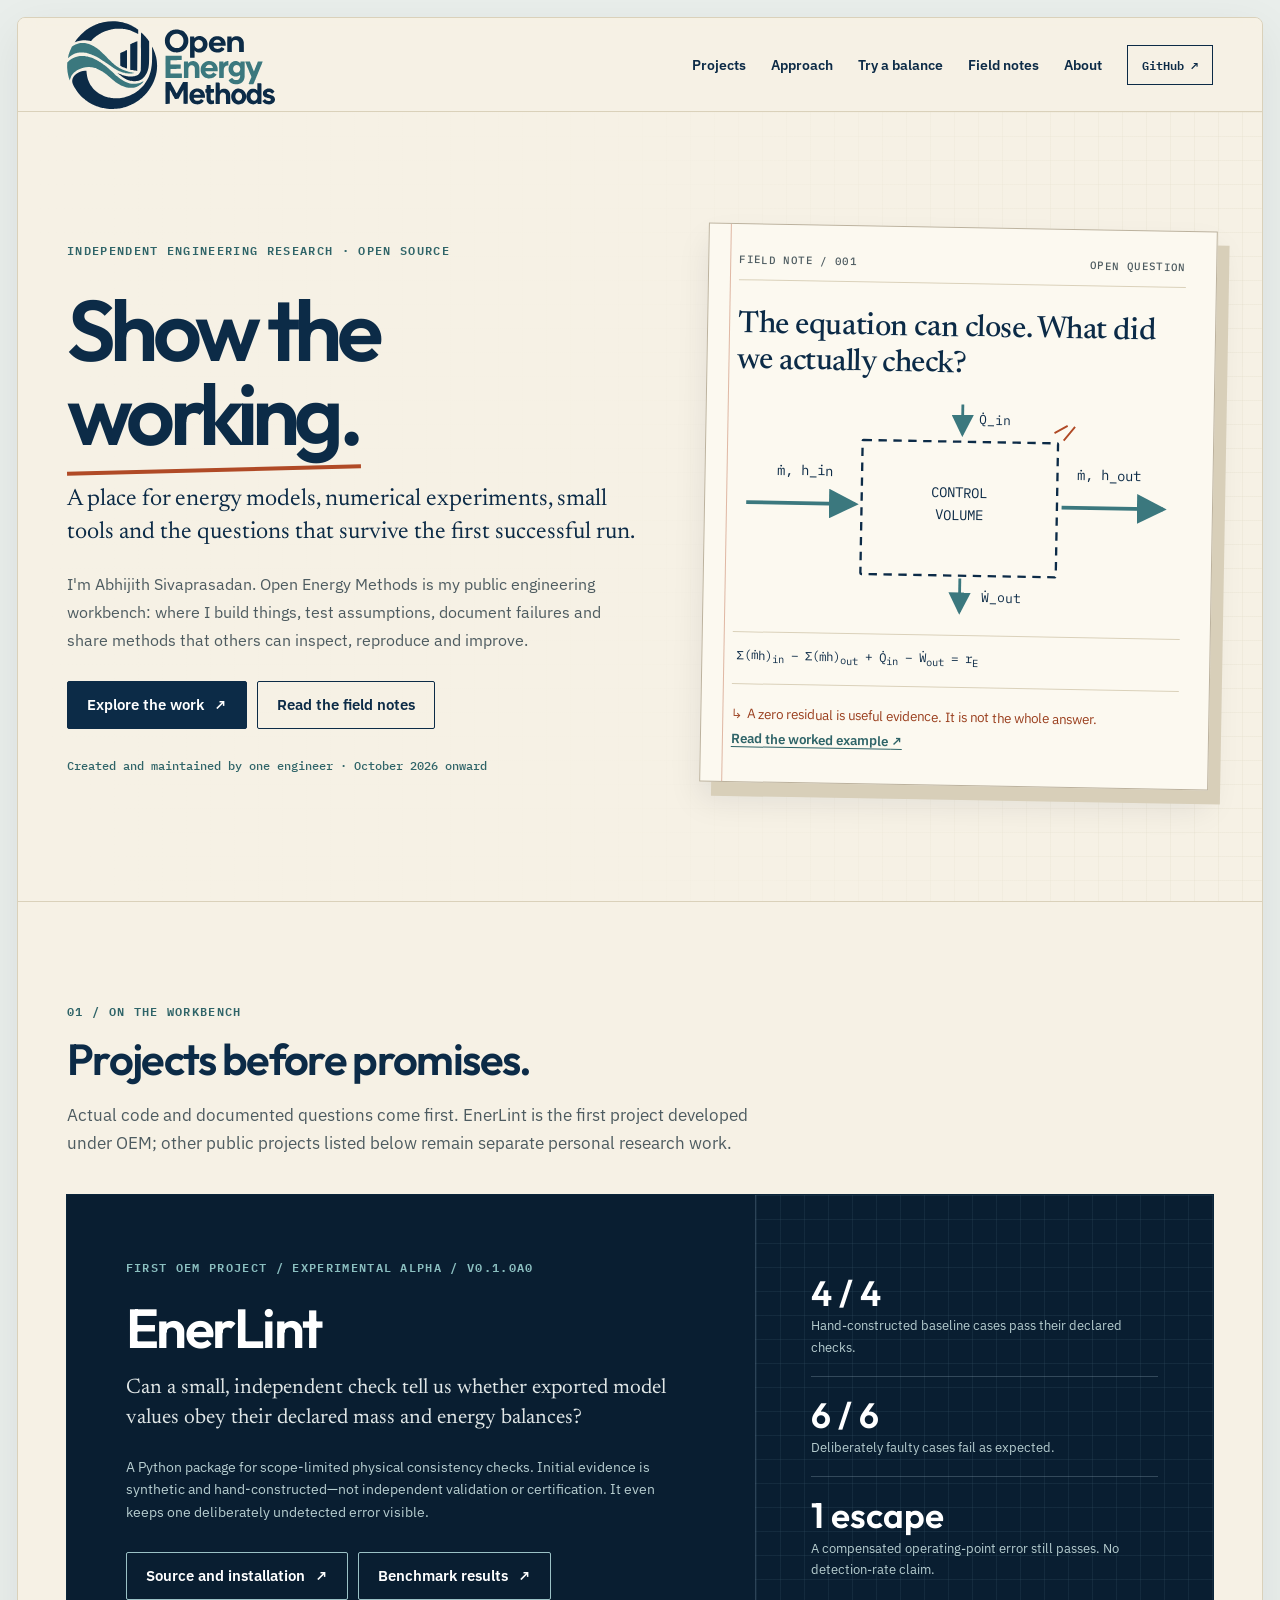
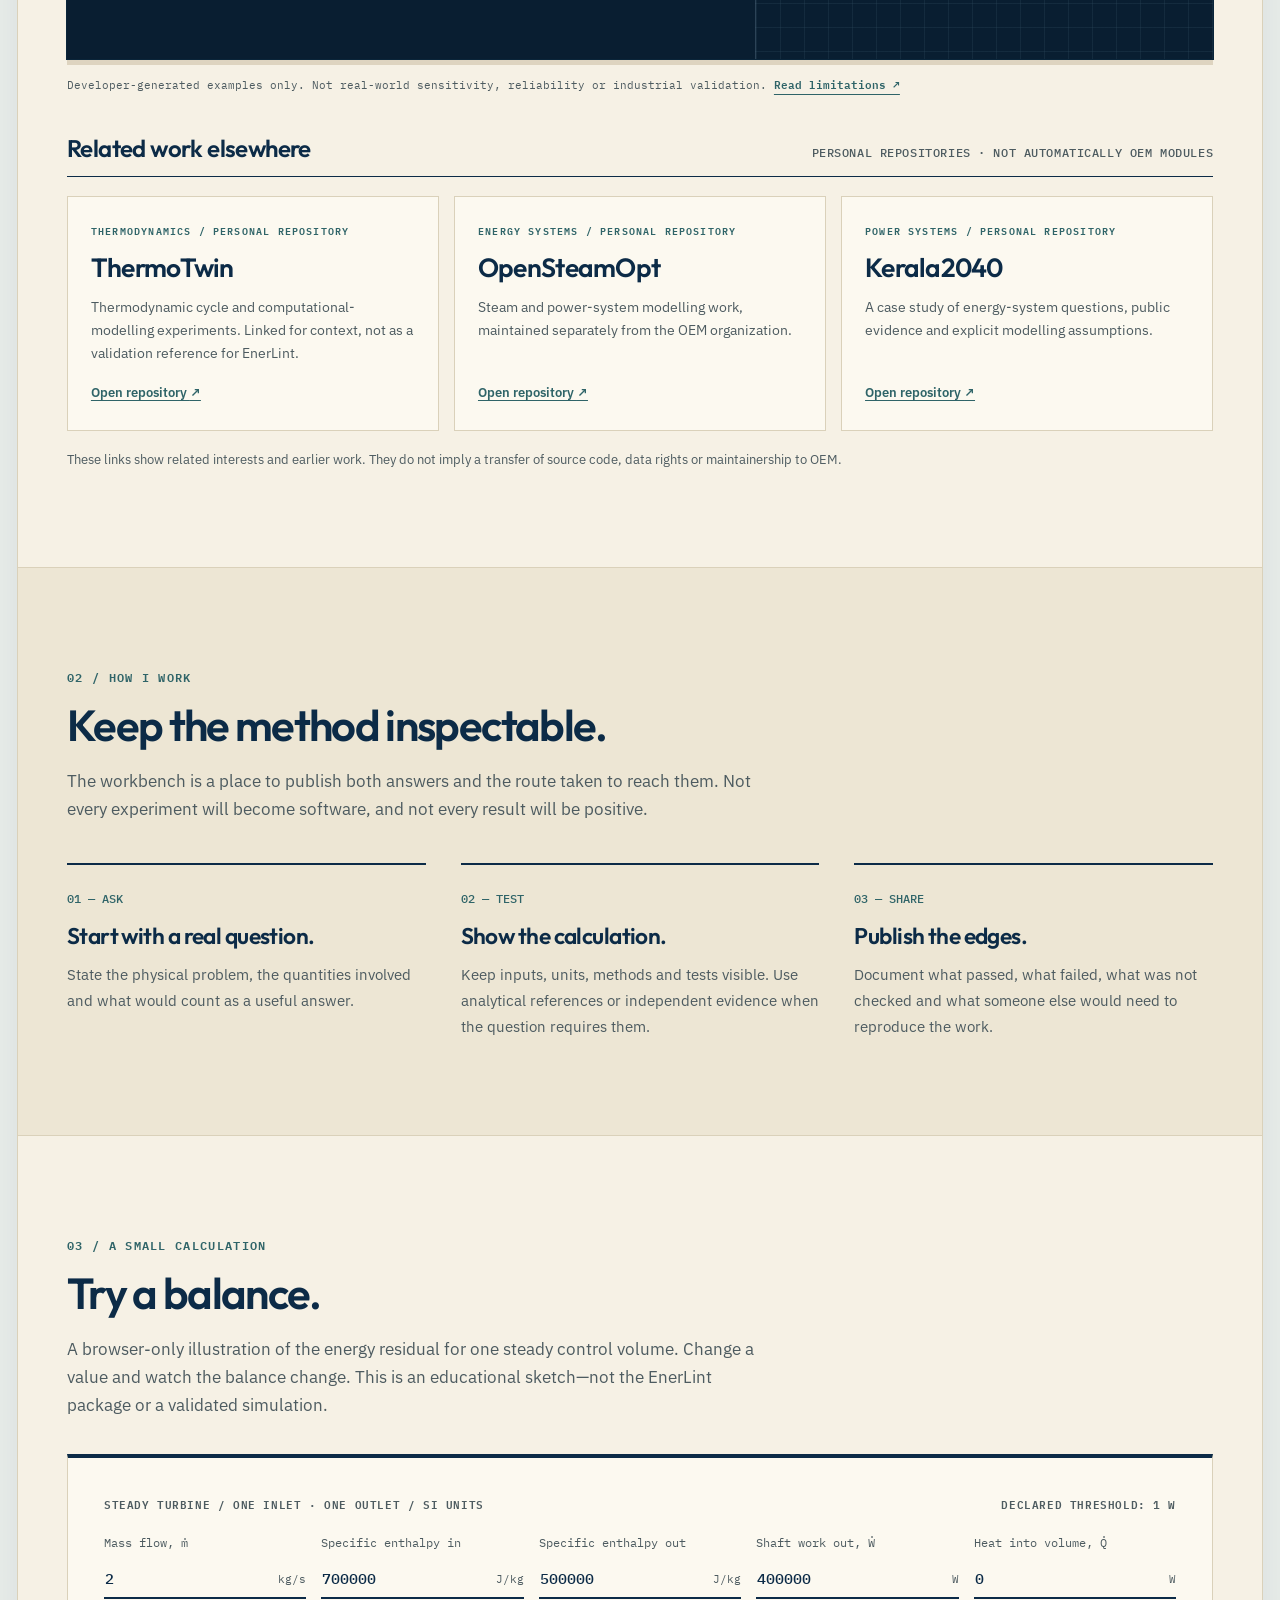
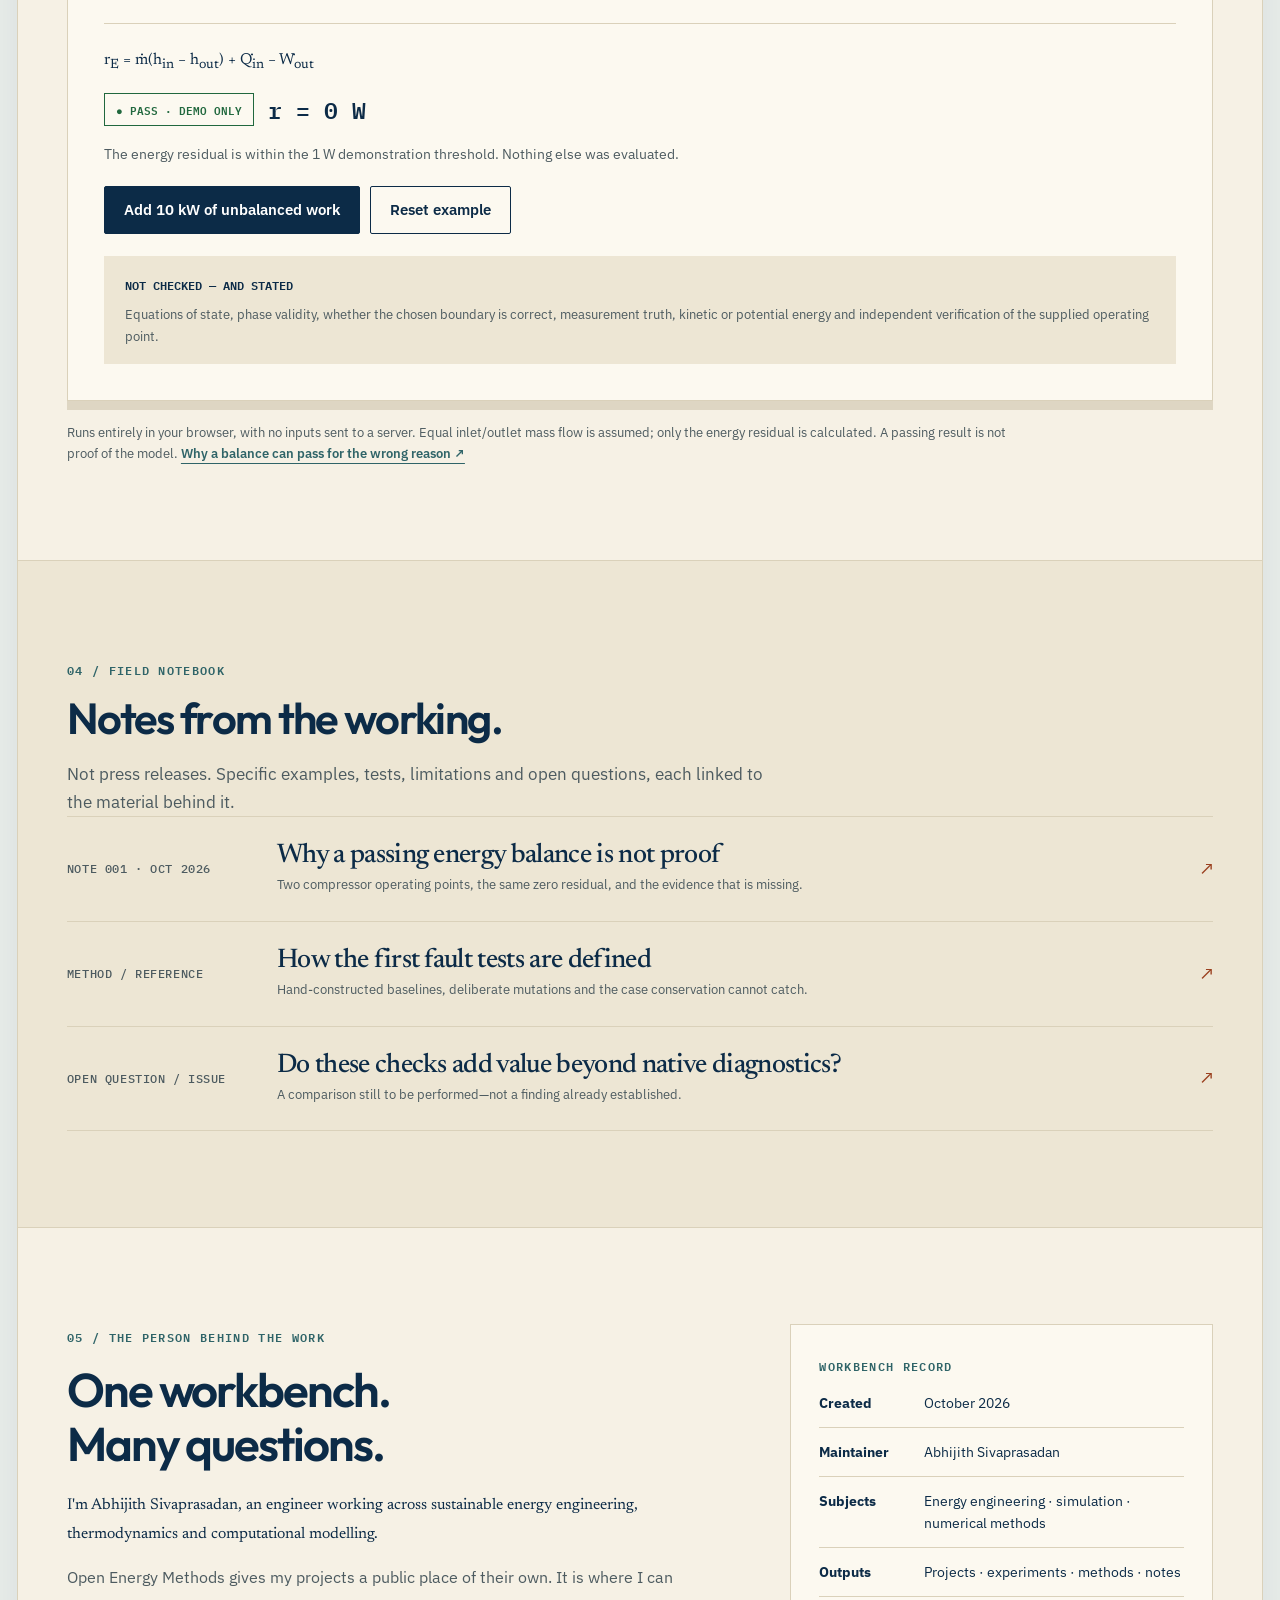
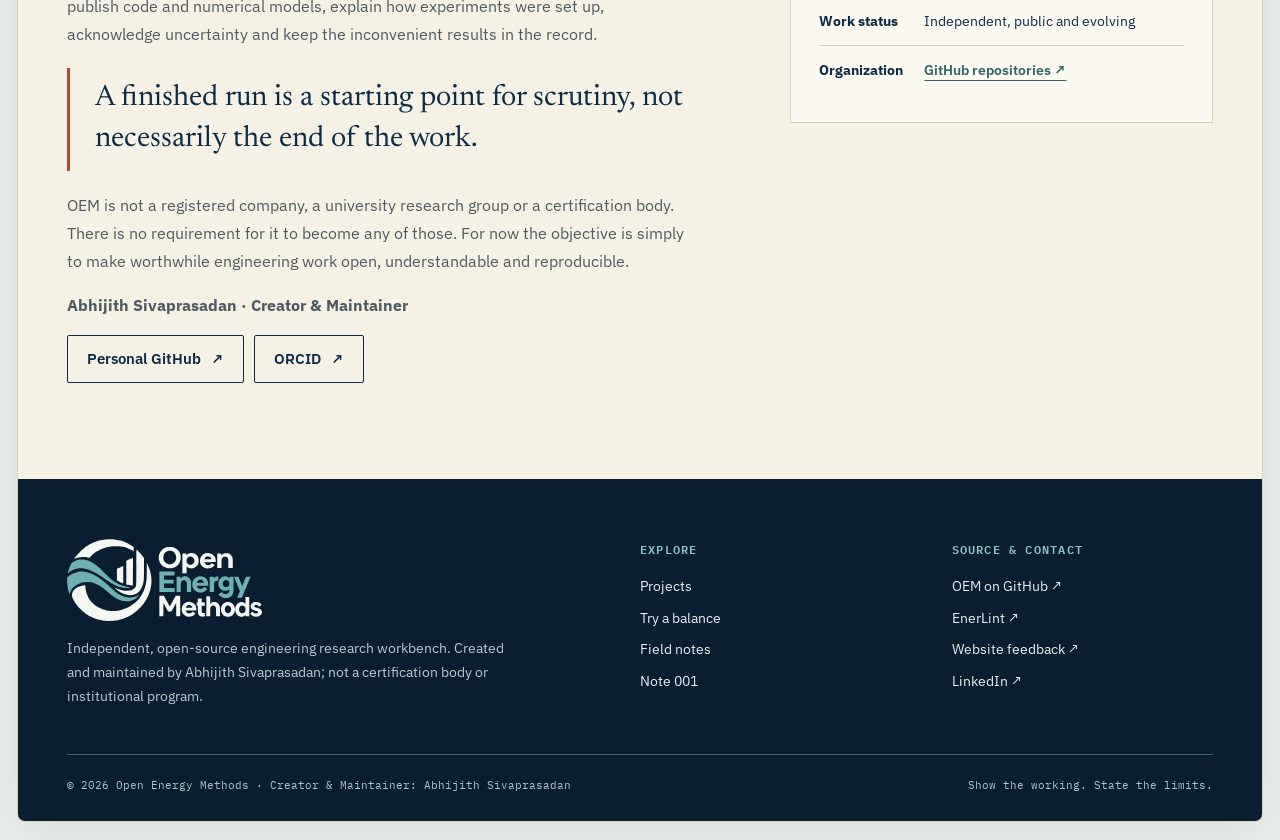
==== commit 04f5edbd: "fix(site): correct field-note markup and avoid unattributed creator quote" ====
--- a/index.html
+++ b/index.html
@@ -210,20 +210,20 @@
     <div class="wb-wrap">
       <span class="wb-kicker">04 / Field notebook</span>
       <h2 class="wb-section-title" id="notes-title">Notes from the working.</h2>
-      <p class="wb-section-intro" style="margin-bottom:32px">Not press releases. Specific examples, tests, limitations and open questions, each linked to the material behind it.</p>
+      <p class="wb-section-intro wb-notes-intro">Not press releases. Specific examples, tests, limitations and open questions, each linked to the material behind it.</p>
       <a class="wb-note-row" href="./notes/001-a-pass-isnt-proof.html">
         <span class="wb-id">NOTE 001 · OCT 2026</span>
-        <span><h3>Why a passing energy balance is not proof</h3><p>Two compressor operating points, the same zero residual, and the evidence that is missing.</p></span>
+        <div><h3>Why a passing energy balance is not proof</h3><p>Two compressor operating points, the same zero residual, and the evidence that is missing.</p></div>
         <span class="wb-arrow" aria-hidden="true">↗</span>
       </a>
       <a class="wb-note-row" href="https://github.com/Open-Energy-Methods/enerlint/blob/main/docs/BENCHMARK_PROTOCOL.md">
         <span class="wb-id">METHOD / REFERENCE</span>
-        <span><h3>How the first fault tests are defined</h3><p>Hand-constructed baselines, deliberate mutations and the case conservation cannot catch.</p></span>
+        <div><h3>How the first fault tests are defined</h3><p>Hand-constructed baselines, deliberate mutations and the case conservation cannot catch.</p></div>
         <span class="wb-arrow" aria-hidden="true">↗</span>
       </a>
       <a class="wb-note-row" href="https://github.com/Open-Energy-Methods/enerlint/issues/18">
         <span class="wb-id">OPEN QUESTION / ISSUE</span>
-        <span><h3>Do these checks add value beyond native diagnostics?</h3><p>A comparison still to be performed—not a finding already established.</p></span>
+        <div><h3>Do these checks add value beyond native diagnostics?</h3><p>A comparison still to be performed—not a finding already established.</p></div>
         <span class="wb-arrow" aria-hidden="true">↗</span>
       </a>
     </div>
@@ -236,7 +236,7 @@
         <h2 id="about-title">One workbench.<br>Many questions.</h2>
         <p class="wb-lede">I'm Abhijith Sivaprasadan, an engineer working across sustainable energy engineering, thermodynamics and computational modelling.</p>
         <p>Open Energy Methods gives my projects a public place of their own. It is where I can publish code and numerical models, explain how experiments were set up, acknowledge uncertainty and keep the inconvenient results in the record.</p>
-        <div class="wb-author-quote">“A finished run is the beginning of a technical question, not always the end of one.”</div>
+        <div class="wb-author-quote">A finished run is a starting point for scrutiny, not necessarily the end of the work.</div>
         <p>OEM is not a registered company, a university research group or a certification body. There is no requirement for it to become any of those. For now the objective is simply to make worthwhile engineering work open, understandable and reproducible.</p>
         <p><strong>Abhijith Sivaprasadan · Creator &amp; Maintainer</strong></p>
         <div class="wb-actions">
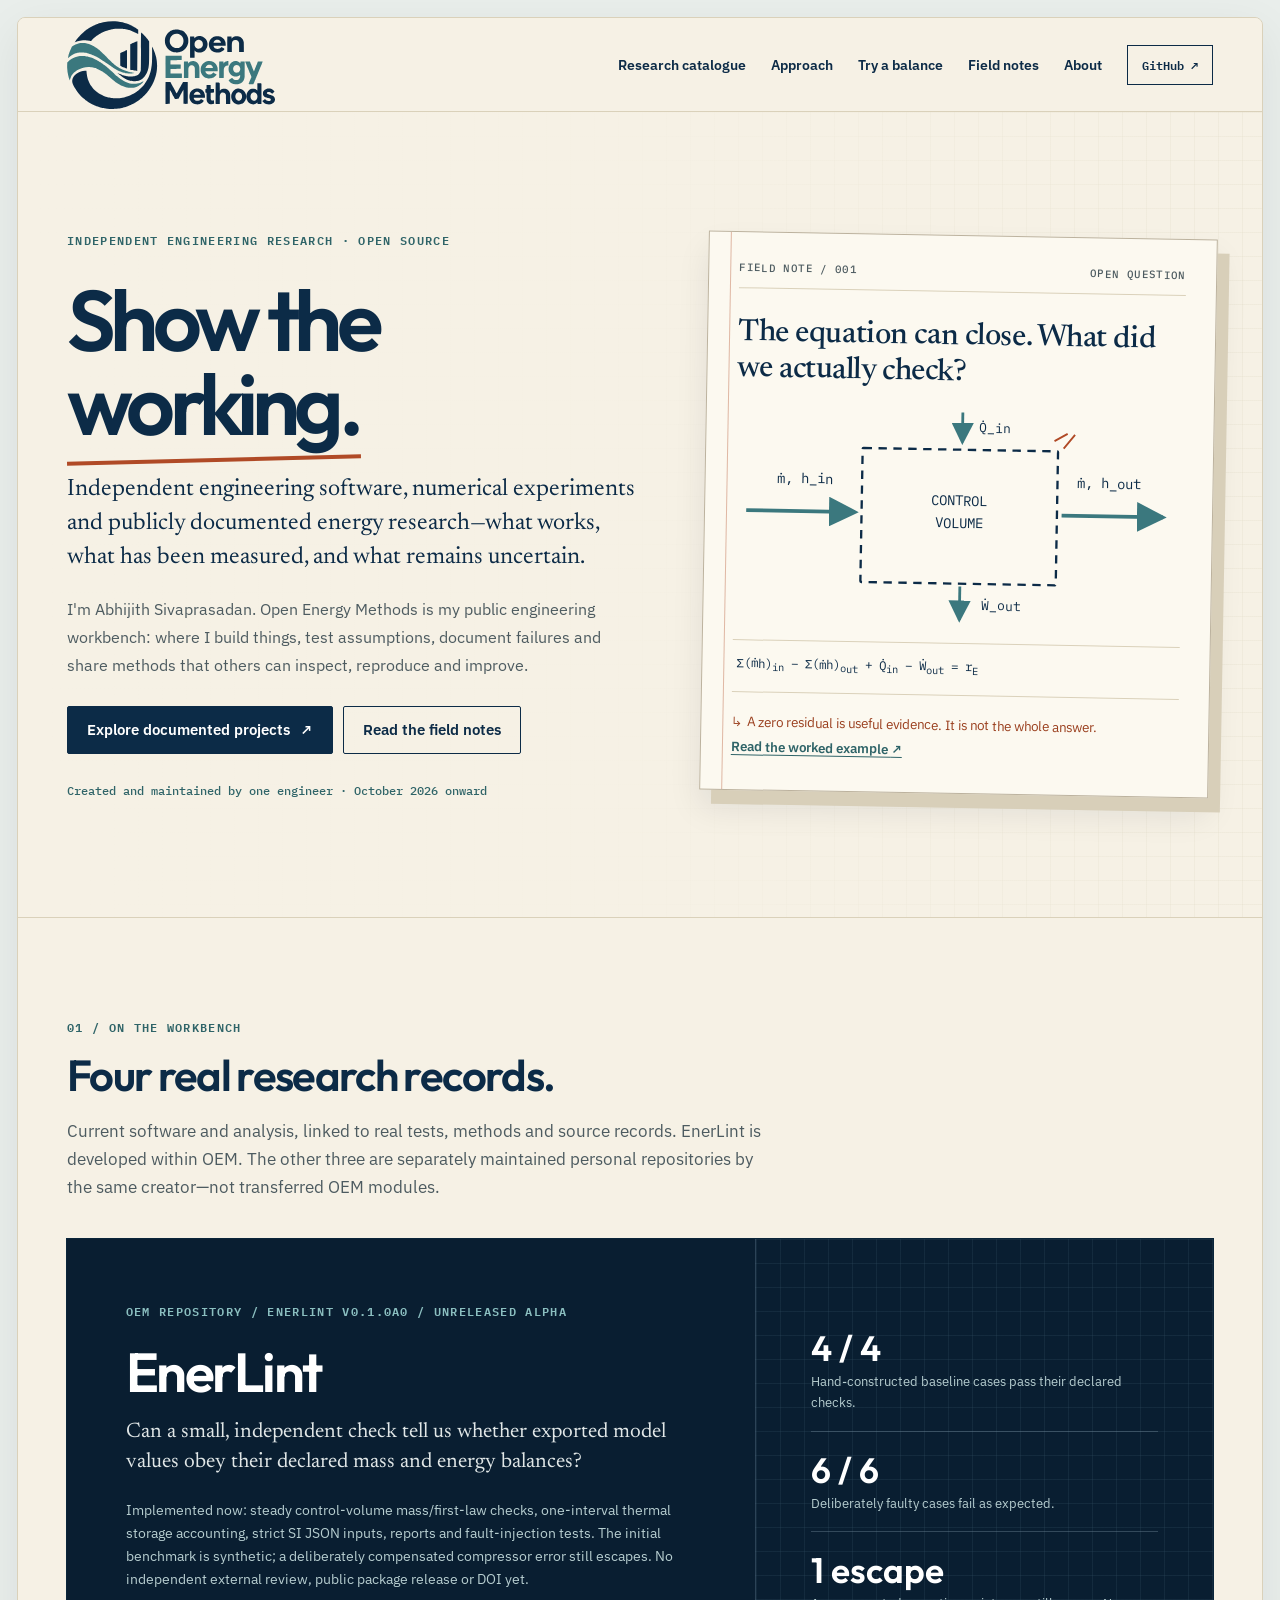
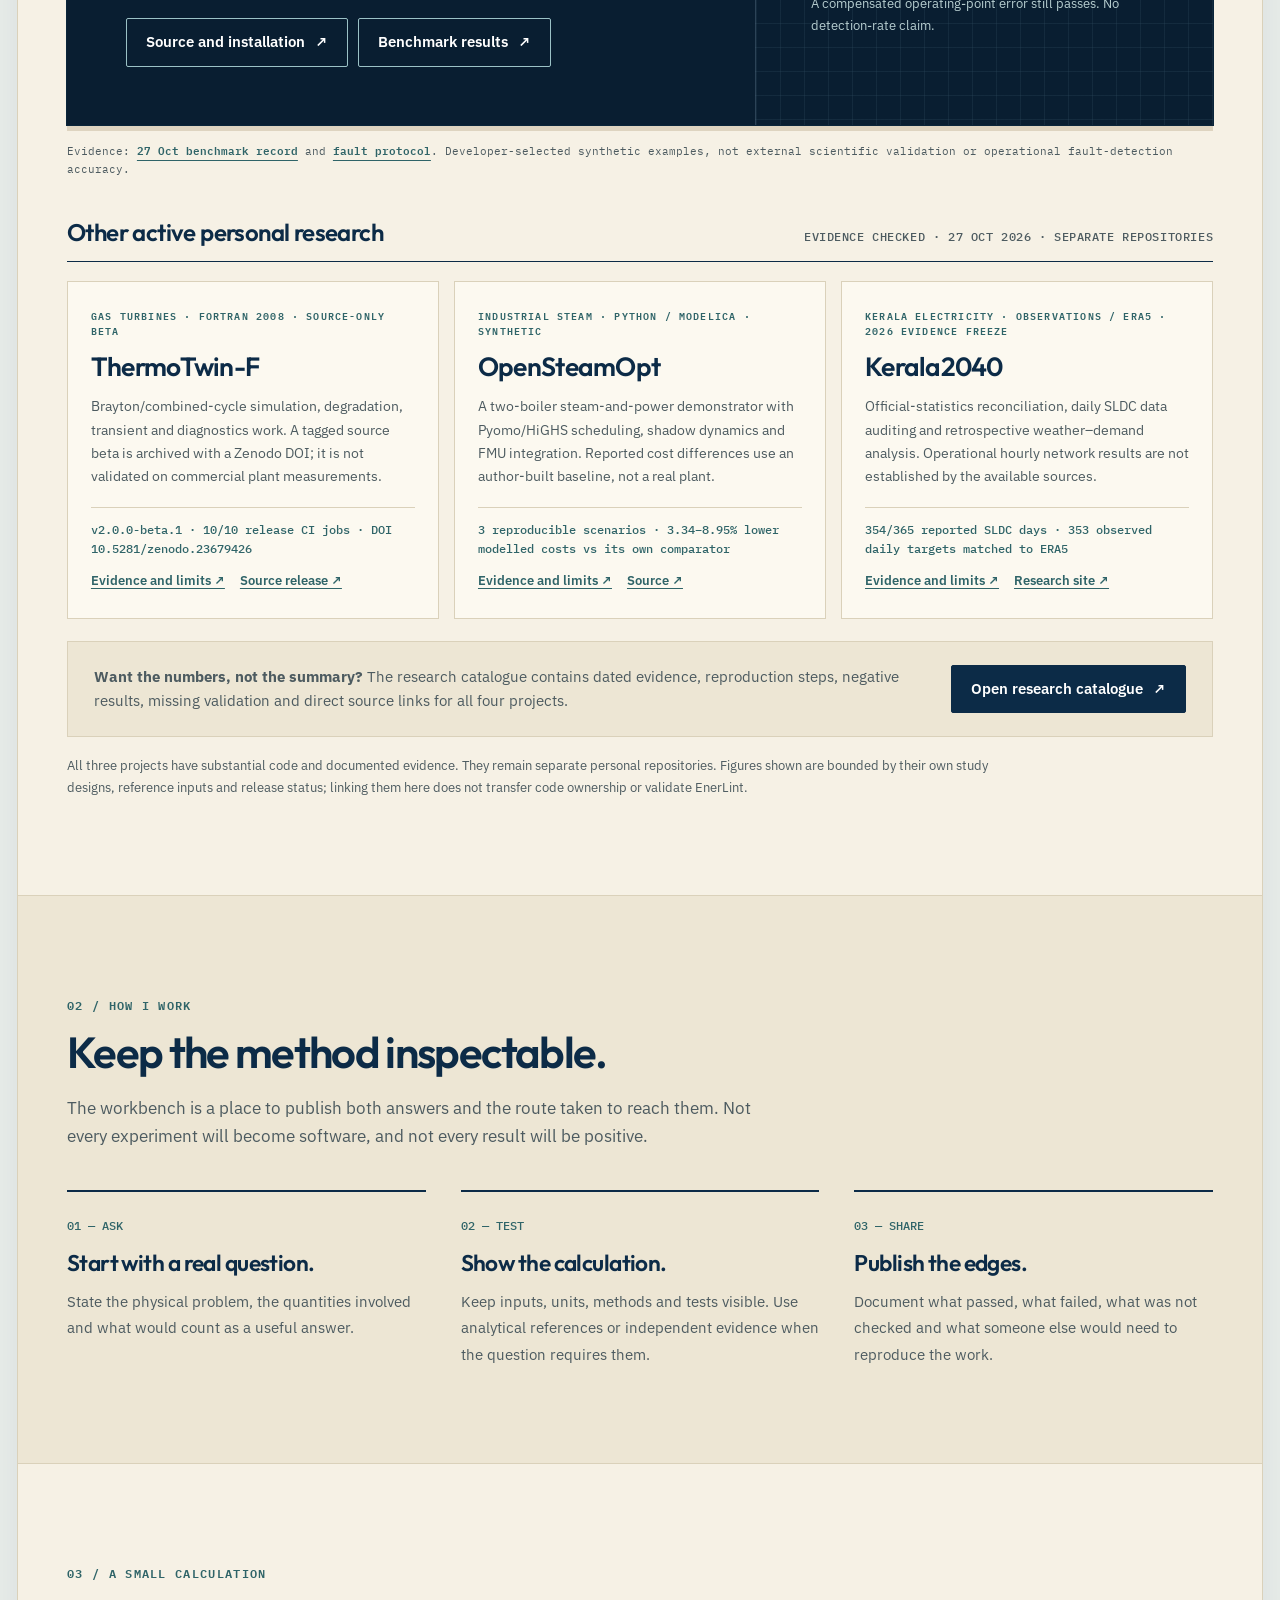
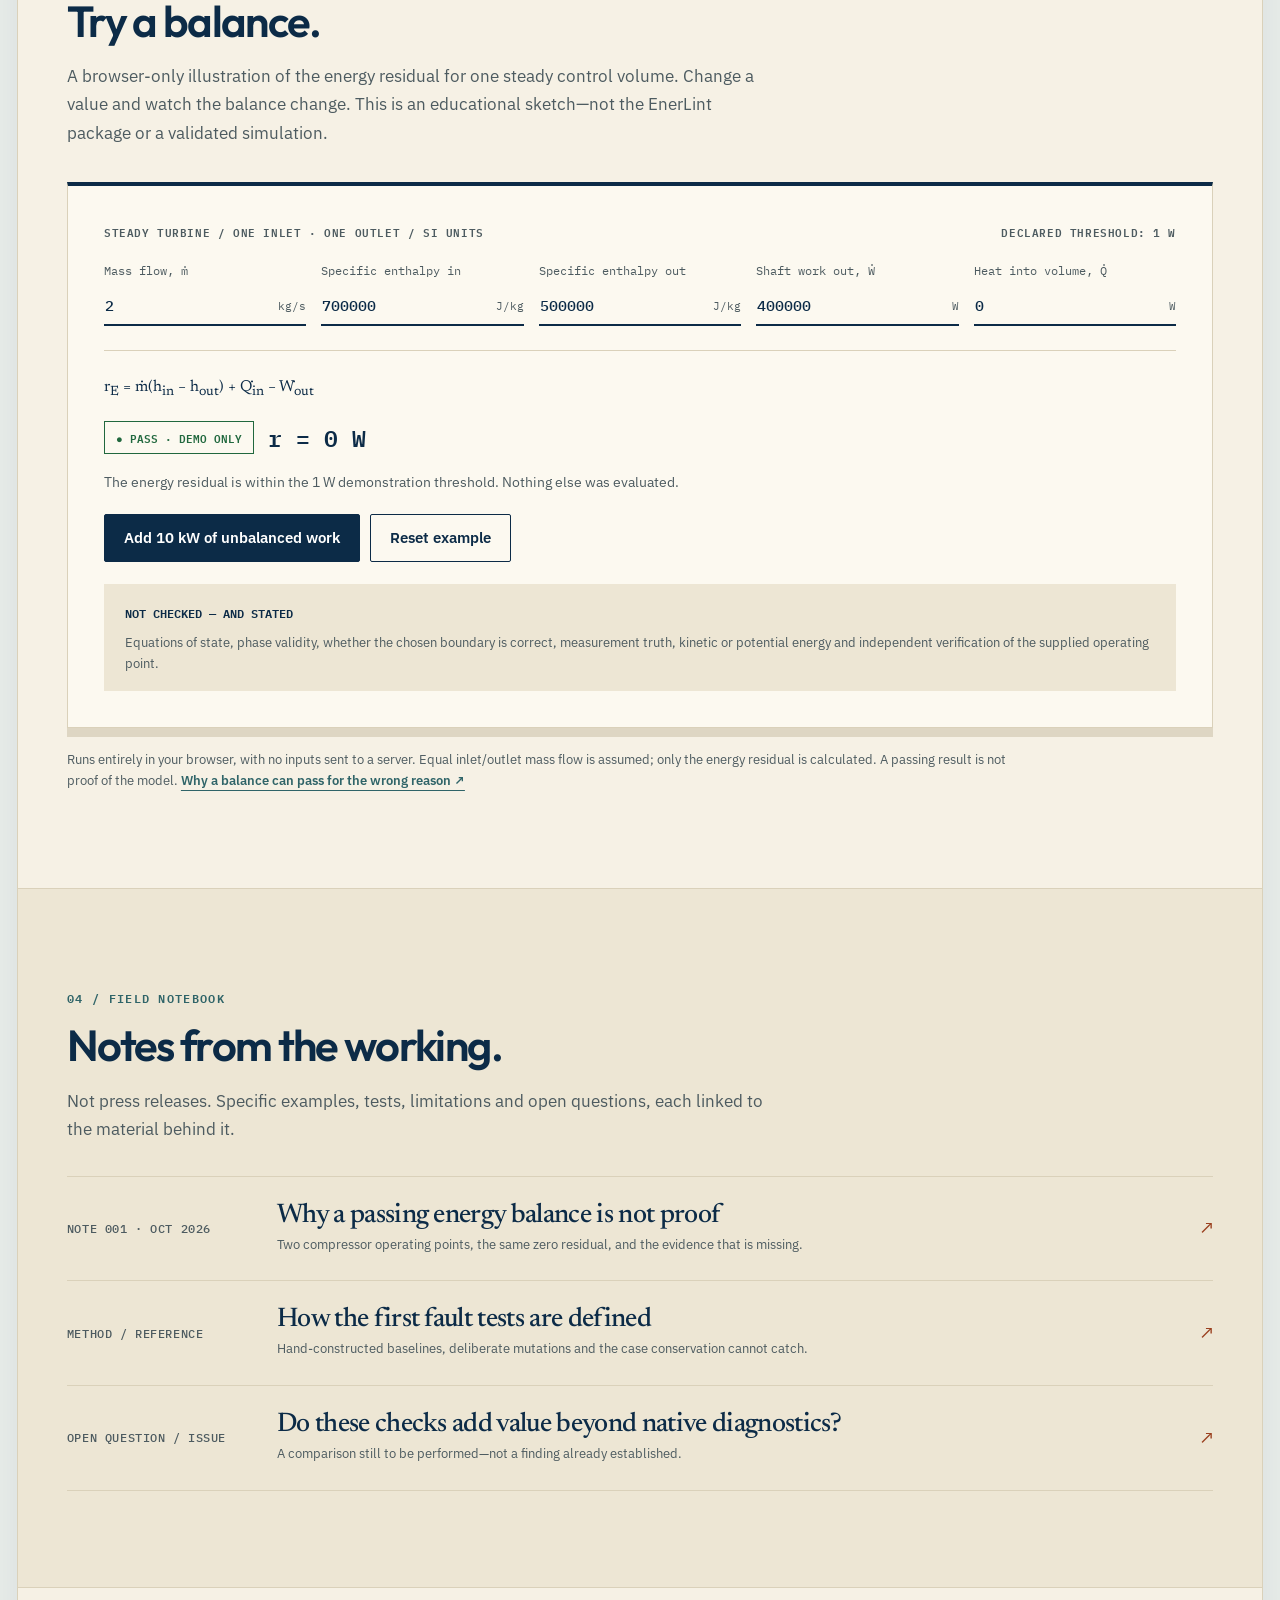
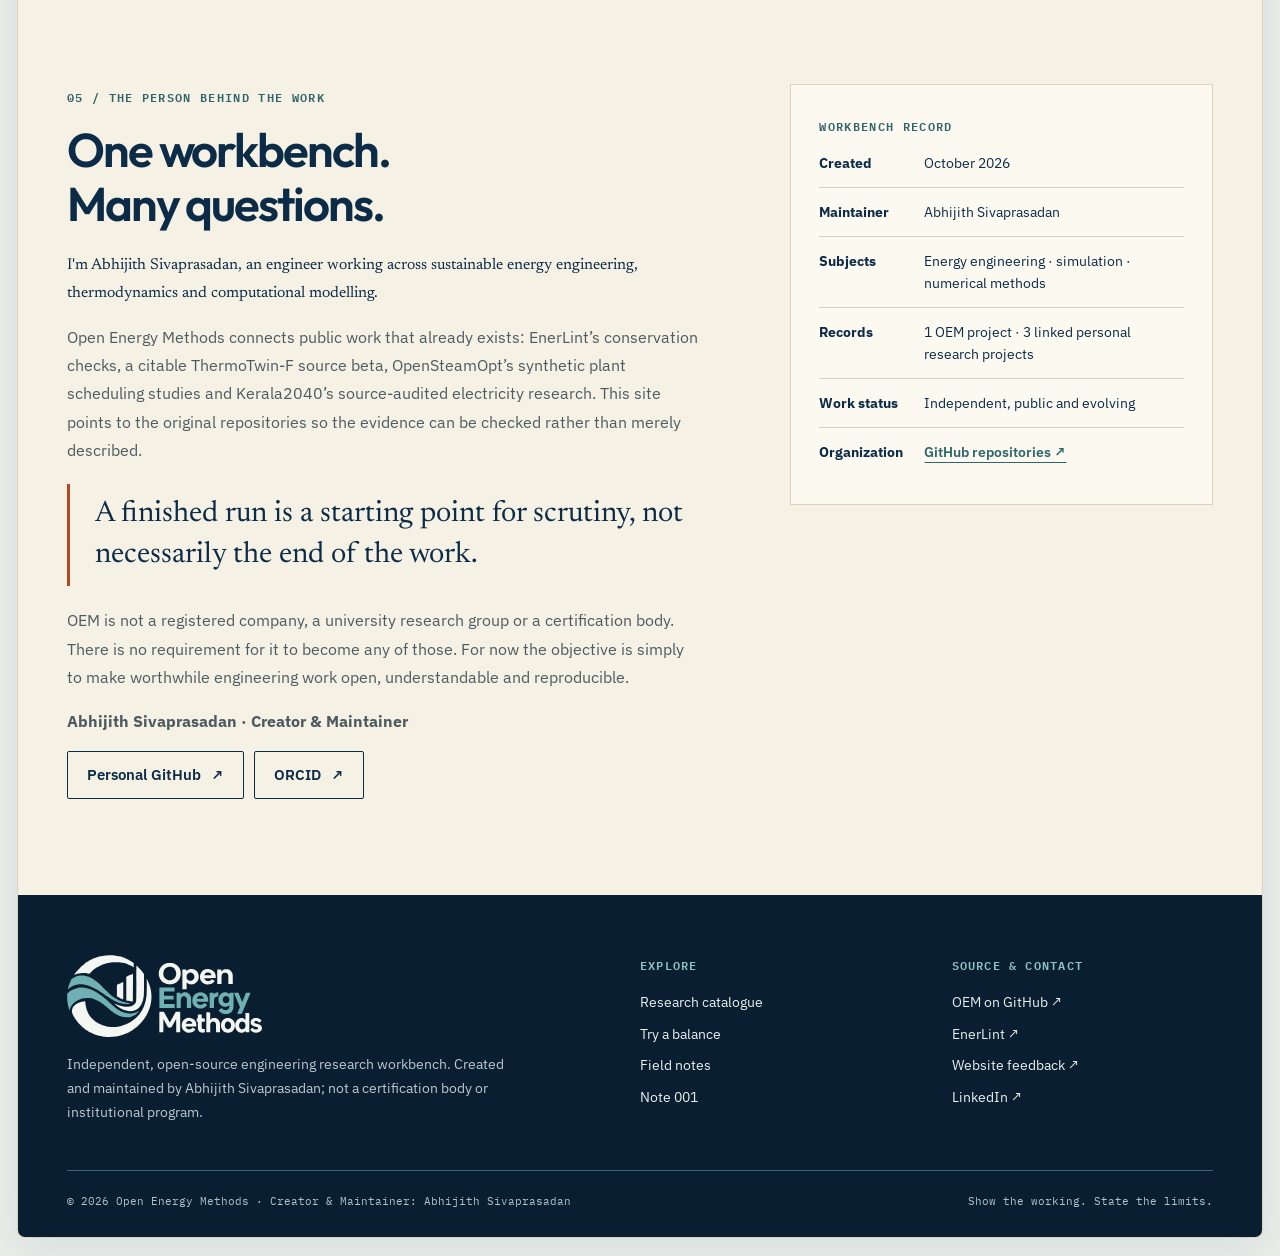
==== commit 0186c14d: "feat(site): foreground actual project outputs, limitations and linked research evidence" ====
--- a/index.html
+++ b/index.html
@@ -29,7 +29,7 @@
       <img src="./assets/brand/oem-logo.svg" alt="Open Energy Methods" width="208">
     </a>
     <nav class="wb-menu" aria-label="Main navigation">
-      <a href="#work">Projects</a>
+      <a href="./projects/">Research catalogue</a>
       <a href="#method">Approach</a>
       <a href="#demo">Try a balance</a>
       <a href="#notes">Field notes</a>
@@ -39,7 +39,7 @@
     <details class="wb-mobile-menu">
       <summary aria-label="Toggle navigation">Index ☰</summary>
       <nav class="wb-mobile-links" aria-label="Mobile navigation">
-        <a href="#work">Projects</a>
+        <a href="./projects/">Research catalogue</a>
         <a href="#method">Approach</a>
         <a href="#demo">Try a balance</a>
         <a href="#notes">Field notes</a>
@@ -55,10 +55,10 @@
       <div>
         <span class="wb-kicker">Independent engineering research · Open source</span>
         <h1 id="wb-hero-title">Show the <span class="wb-emphasis">working.</span></h1>
-        <p class="wb-lede">A place for energy models, numerical experiments, small tools and the questions that survive the first successful run.</p>
+        <p class="wb-lede">Independent engineering software, numerical experiments and publicly documented energy research—what works, what has been measured, and what remains uncertain.</p>
         <p class="wb-explain">I'm Abhijith Sivaprasadan. Open Energy Methods is my public engineering workbench: where I build things, test assumptions, document failures and share methods that others can inspect, reproduce and improve.</p>
         <div class="wb-actions">
-          <a class="wb-btn wb-btn-primary" href="#work">Explore the work <span aria-hidden="true">↗</span></a>
+          <a class="wb-btn wb-btn-primary" href="./projects/">Explore documented projects <span aria-hidden="true">↗</span></a>
           <a class="wb-btn" href="#notes">Read the field notes</a>
         </div>
         <p class="wb-hero-foot">Created and maintained by one engineer · October 2026 onward</p>
@@ -96,16 +96,16 @@
       <div class="wb-section-heading">
         <div>
           <span class="wb-kicker">01 / On the workbench</span>
-          <h2 class="wb-section-title" id="work-title">Projects before promises.</h2>
-          <p class="wb-section-intro">Actual code and documented questions come first. EnerLint is the first project developed under OEM; other public projects listed below remain separate personal research work.</p>
+          <h2 class="wb-section-title" id="work-title">Four real research records.</h2>
+          <p class="wb-section-intro">Current software and analysis, linked to real tests, methods and source records. EnerLint is developed within OEM. The other three are separately maintained personal repositories by the same creator—not transferred OEM modules.</p>
         </div>
       </div>
       <article class="wb-feature" aria-labelledby="enerlint-title">
         <div class="wb-feature-copy">
-          <span class="wb-kicker">First OEM project / Experimental alpha / v0.1.0a0</span>
+          <span class="wb-kicker">OEM repository / EnerLint v0.1.0a0 / Unreleased alpha</span>
           <h3 id="enerlint-title">EnerLint</h3>
           <p class="wb-feature-description">Can a small, independent check tell us whether exported model values obey their declared mass and energy balances?</p>
-          <p class="wb-feature-note">A Python package for scope-limited physical consistency checks. Initial evidence is synthetic and hand-constructed—not independent validation or certification. It even keeps one deliberately undetected error visible.</p>
+          <p class="wb-feature-note">Implemented now: steady control-volume mass/first-law checks, one-interval thermal storage accounting, strict SI JSON inputs, reports and fault-injection tests. The initial benchmark is synthetic; a deliberately compensated compressor error still escapes. No independent external review, public package release or DOI yet.</p>
           <div class="wb-actions">
             <a class="wb-btn" href="https://github.com/Open-Energy-Methods/enerlint">Source and installation <span aria-hidden="true">↗</span></a>
             <a class="wb-btn" href="https://github.com/Open-Energy-Methods/enerlint/blob/main/docs/RESULTS.md">Benchmark results <span aria-hidden="true">↗</span></a>
@@ -126,33 +126,40 @@
           </div>
         </div>
       </article>
-      <p class="wb-card-caption">Developer-generated examples only. Not real-world sensitivity, reliability or industrial validation. <a class="wb-link" href="https://github.com/Open-Energy-Methods/enerlint/blob/main/docs/SCIENTIFIC_SCOPE.md">Read limitations ↗</a></p>
+      <p class="wb-card-caption">Evidence: <a class="wb-link" href="https://github.com/Open-Energy-Methods/enerlint/blob/main/docs/RESULTS.md">27 Oct benchmark record</a> and <a class="wb-link" href="https://github.com/Open-Energy-Methods/enerlint/blob/main/docs/BENCHMARK_PROTOCOL.md">fault protocol</a>. Developer-selected synthetic examples, not external scientific validation or operational fault-detection accuracy.</p>
 
       <div class="wb-subhead">
-        <h3>Related work elsewhere</h3>
-        <span class="wb-id">PERSONAL REPOSITORIES · NOT AUTOMATICALLY OEM MODULES</span>
+        <h3>Other active personal research</h3>
+        <span class="wb-id">EVIDENCE CHECKED · 27 OCT 2026 · SEPARATE REPOSITORIES</span>
       </div>
       <div class="wb-project-list">
         <article class="wb-project">
-          <span class="wb-kicker">Thermodynamics / Personal repository</span>
-          <h4>ThermoTwin</h4>
-          <p>Thermodynamic cycle and computational-modelling experiments. Linked for context, not as a validation reference for EnerLint.</p>
-          <a href="https://github.com/abhijith-sivaprasadan/thermotwin">Open repository <span aria-hidden="true">↗</span></a>
+          <span class="wb-kicker">Gas turbines · Fortran 2008 · Source-only beta</span>
+          <h4>ThermoTwin-F</h4>
+          <p>Brayton/combined-cycle simulation, degradation, transient and diagnostics work. A tagged source beta is archived with a Zenodo DOI; it is not validated on commercial plant measurements.</p>
+          <span class="wb-project-evidence">v2.0.0-beta.1 · 10/10 release CI jobs · DOI 10.5281/zenodo.23679426</span>
+          <div class="wb-project-links"><a href="./projects/#thermotwin">Evidence and limits ↗</a><a href="https://github.com/abhijith-sivaprasadan/thermotwin/releases/tag/v2.0.0-beta.1">Source release ↗</a></div>
         </article>
         <article class="wb-project">
-          <span class="wb-kicker">Energy systems / Personal repository</span>
+          <span class="wb-kicker">Industrial steam · Python / Modelica · Synthetic</span>
           <h4>OpenSteamOpt</h4>
-          <p>Steam and power-system modelling work, maintained separately from the OEM organization.</p>
-          <a href="https://github.com/abhijith-sivaprasadan/opensteamopt">Open repository <span aria-hidden="true">↗</span></a>
+          <p>A two-boiler steam-and-power demonstrator with Pyomo/HiGHS scheduling, shadow dynamics and FMU integration. Reported cost differences use an author-built baseline, not a real plant.</p>
+          <span class="wb-project-evidence">3 reproducible scenarios · 3.34–8.95% lower modelled costs vs its own comparator</span>
+          <div class="wb-project-links"><a href="./projects/#opensteamopt">Evidence and limits ↗</a><a href="https://github.com/abhijith-sivaprasadan/opensteamopt">Source ↗</a></div>
         </article>
         <article class="wb-project">
-          <span class="wb-kicker">Power systems / Personal repository</span>
+          <span class="wb-kicker">Kerala electricity · Observations / ERA5 · 2026 evidence freeze</span>
           <h4>Kerala2040</h4>
-          <p>A case study of energy-system questions, public evidence and explicit modelling assumptions.</p>
-          <a href="https://github.com/abhijith-sivaprasadan/kerala2040">Open repository <span aria-hidden="true">↗</span></a>
+          <p>Official-statistics reconciliation, daily SLDC data auditing and retrospective weather–demand analysis. Operational hourly network results are not established by the available sources.</p>
+          <span class="wb-project-evidence">354/365 reported SLDC days · 353 observed daily targets matched to ERA5</span>
+          <div class="wb-project-links"><a href="./projects/#kerala2040">Evidence and limits ↗</a><a href="https://kerala2040.github.io/">Research site ↗</a></div>
         </article>
       </div>
-      <p class="wb-external-note">These links show related interests and earlier work. They do not imply a transfer of source code, data rights or maintainership to OEM.</p>
+      <div class="wb-work-cta">
+        <p><strong>Want the numbers, not the summary?</strong> The research catalogue contains dated evidence, reproduction steps, negative results, missing validation and direct source links for all four projects.</p>
+        <a class="wb-btn wb-btn-primary" href="./projects/">Open research catalogue <span aria-hidden="true">↗</span></a>
+      </div>
+      <p class="wb-external-note">All three projects have substantial code and documented evidence. They remain separate personal repositories. Figures shown are bounded by their own study designs, reference inputs and release status; linking them here does not transfer code ownership or validate EnerLint.</p>
     </div>
   </section>
 
@@ -235,7 +242,7 @@
         <span class="wb-kicker">05 / The person behind the work</span>
         <h2 id="about-title">One workbench.<br>Many questions.</h2>
         <p class="wb-lede">I'm Abhijith Sivaprasadan, an engineer working across sustainable energy engineering, thermodynamics and computational modelling.</p>
-        <p>Open Energy Methods gives my projects a public place of their own. It is where I can publish code and numerical models, explain how experiments were set up, acknowledge uncertainty and keep the inconvenient results in the record.</p>
+        <p>Open Energy Methods connects public work that already exists: EnerLint’s conservation checks, a citable ThermoTwin-F source beta, OpenSteamOpt’s synthetic plant scheduling studies and Kerala2040’s source-audited electricity research. This site points to the original repositories so the evidence can be checked rather than merely described.</p>
         <div class="wb-author-quote">A finished run is a starting point for scrutiny, not necessarily the end of the work.</div>
         <p>OEM is not a registered company, a university research group or a certification body. There is no requirement for it to become any of those. For now the objective is simply to make worthwhile engineering work open, understandable and reproducible.</p>
         <p><strong>Abhijith Sivaprasadan · Creator &amp; Maintainer</strong></p>
@@ -249,7 +256,7 @@
         <div class="wb-info-row"><strong>Created</strong><span>October 2026</span></div>
         <div class="wb-info-row"><strong>Maintainer</strong><span>Abhijith Sivaprasadan</span></div>
         <div class="wb-info-row"><strong>Subjects</strong><span>Energy engineering · simulation · numerical methods</span></div>
-        <div class="wb-info-row"><strong>Outputs</strong><span>Projects · experiments · methods · notes</span></div>
+        <div class="wb-info-row"><strong>Records</strong><span>1 OEM project · 3 linked personal research projects</span></div>
         <div class="wb-info-row"><strong>Work status</strong><span>Independent, public and evolving</span></div>
         <div class="wb-info-row"><strong>Organization</strong><span><a class="wb-link" href="https://github.com/Open-Energy-Methods">GitHub repositories ↗</a></span></div>
       </aside>
@@ -264,7 +271,7 @@
     </div>
     <div>
       <h3>Explore</h3>
-      <a href="#work">Projects</a>
+      <a href="./projects/">Research catalogue</a>
       <a href="#demo">Try a balance</a>
       <a href="#notes">Field notes</a>
       <a href="./notes/001-a-pass-isnt-proof.html">Note 001</a>
--- a/assets/workbench.css
+++ b/assets/workbench.css
@@ -239,3 +239,97 @@
 @media(prefers-reduced-motion:reduce){
  .workbench-page .wb-btn{transition:none}
 }
+
+.workbench-page .wb-notes-intro{margin-bottom:32px}
+.workbench-page .wb-feature .wb-feature-stats .wb-stat-num{color:#fff}
+
+/* Field-note continuity: the existing technical article remains readable,
+   adopting the same paper/ink palette without turning formal claims into scribbles. */
+.workbench-note-page{
+  --paper:#F6F1E5;--white:#FCF9F0;--subtle:#EDE6D4;
+  --line:#DAD1BA;--line-strong:#B6AC97;--ink:#0C2B47;
+  --secondary:#43555F;--muted:#52616A;--teal-text:#2F6468;
+  background:#F6F1E5;border-color:#DAD1BA;
+}
+.workbench-note-page .site-header{background:#F6F1E5}
+.workbench-note-page .site-footer{background:#0C2B47;color:#F6F1E5;border-color:#577385}
+.workbench-note-page .site-footer .footer-bottom{color:#D7E1E3}
+.workbench-note-page .note-article{background:#F6F1E5}
+.workbench-note-page .article-head{border-bottom-color:#DAD1BA}
+.workbench-note-page .article-head .lead{font-family:"Newsreader",Georgia,serif;font-size:1.36rem}
+.workbench-note-page .equation-panel{background:#FCF9F0;border-color:#3B787E}
+.workbench-note-page .escape-panel{background:#EDE6D4;border-color:#0C2B47}
+.workbench-note-page .article-prose h2{letter-spacing:-.022em}
+.workbench-note-page .source-strip{border-color:#DAD1BA}
+
+
+/* Current-work research catalogue — evidence rather than a product grid. */
+.workbench-page .wb-catalog-hero{padding:clamp(70px,8vw,115px) 0 clamp(55px,6vw,86px);background-color:var(--wb-paper);background-image:linear-gradient(#dad1ba36 1px,transparent 1px),linear-gradient(90deg,#dad1ba36 1px,transparent 1px);background-size:24px 24px}
+.workbench-page .wb-catalog-hero h1{font:600 clamp(3.1rem,7vw,6.7rem)/.98 var(--wb-display);letter-spacing:-.065em;margin:18px 0 27px}
+.workbench-page .wb-catalog-title-serif{font:400 .95em/1 var(--wb-editorial);letter-spacing:-.04em}
+.workbench-page .wb-catalog-hero .wb-lede{max-width:720px;font-size:clamp(1.25rem,2vw,1.7rem);margin:0 0 15px}
+.workbench-page .wb-catalog-hero p:not(.wb-lede){max-width:780px;font-size:.98rem;line-height:1.8}
+.workbench-page .wb-catalog-jump{display:flex;flex-wrap:wrap;gap:10px;margin-top:30px}
+.workbench-page .wb-catalog-jump a{display:inline-block;border:1px solid var(--wb-navy);padding:9px 13px;text-decoration:none;font:600 .72rem/1.5 var(--wb-mono);color:var(--wb-navy)}
+.workbench-page .wb-catalog-jump a:hover{background:var(--wb-paper-deep)}
+.workbench-page .wb-research-section{scroll-margin-top:120px}
+.workbench-page .wb-research-alt{background:var(--wb-paper-deep)}
+.workbench-page .wb-research-head{display:flex;justify-content:space-between;align-items:end;gap:25px;padding-bottom:29px;border-bottom:2px solid var(--wb-navy);margin-bottom:35px}
+.workbench-page .wb-research-head h2{font:600 clamp(2.65rem,4.5vw,4.35rem)/1.1 var(--wb-display);letter-spacing:-.042em;margin:10px 0}
+.workbench-page .wb-research-tagline{max-width:760px;font:400 clamp(1.2rem,1.8vw,1.55rem)/1.45 var(--wb-editorial);color:var(--wb-navy)!important;margin:0}
+.workbench-page .wb-research-links{display:flex;gap:9px;flex-wrap:wrap;flex:0 0 auto}
+.workbench-page .wb-research-columns{display:grid;grid-template-columns:minmax(0,1.13fr) minmax(0,.87fr);align-items:start;gap:clamp(24px,5.3vw,78px)}
+.workbench-page .wb-research-columns h3{font:600 1.25rem/1.25 var(--wb-display);margin:0 0 10px}
+.workbench-page .wb-research-columns h3:not(:first-child){margin-top:27px}
+.workbench-page .wb-research-columns p{line-height:1.76;font-size:.96rem;margin:0 0 16px}
+.workbench-page .wb-evidence-aside{background:var(--wb-surface);border:1px solid var(--wb-rule);border-top:3px solid var(--wb-teal);padding:clamp(22px,3vw,32px);min-width:0}
+.workbench-page .wb-evidence-aside h3{margin-top:20px}
+.workbench-page .wb-evidence-aside pre{display:block;overflow-x:auto;border:0;background:var(--wb-night);color:#F1F5EF;margin:14px 0 22px;padding:19px;font-size:.75rem;line-height:1.7;white-space:pre}
+.workbench-page .wb-evidence-aside pre code{font:inherit}
+.workbench-page .wb-fact-grid{display:grid;grid-template-columns:repeat(3,minmax(0,1fr));gap:10px;margin:16px 0 19px}
+.workbench-page .wb-fact-grid>div{padding:16px 13px 18px;border:1px solid var(--wb-rule);background:var(--wb-surface);min-width:0}
+.workbench-page .wb-fact-grid strong{display:block;font:600 clamp(1.27rem,2vw,2.02rem)/1.15 var(--wb-display);letter-spacing:-.025em;color:var(--wb-navy);overflow-wrap:anywhere}
+.workbench-page .wb-fact-grid span{display:block;font-size:.76rem;line-height:1.5;margin-top:9px;color:var(--wb-muted)}
+.workbench-page .wb-source-note{padding-left:16px;border-left:3px solid var(--wb-pencil);font-size:.88rem!important}
+.workbench-page .wb-source-links{display:flex;flex-wrap:wrap;gap:10px 16px;border-top:1px solid var(--wb-rule);padding-top:16px;margin-top:21px}
+.workbench-page .wb-source-links a{font-size:.81rem;font-weight:600}
+.workbench-page .wb-evidence-table-wrap{width:100%;overflow-x:auto}
+.workbench-page .wb-evidence-table{border-collapse:collapse;width:100%;min-width:450px;font-size:.82rem}
+.workbench-page .wb-evidence-table caption{text-align:left;font-size:.77rem;line-height:1.55;color:var(--wb-muted);margin-bottom:10px}
+.workbench-page .wb-evidence-table th{text-align:left;border-bottom:2px solid var(--wb-navy);padding:12px 10px;font-family:var(--wb-mono);font-size:.71rem}
+.workbench-page .wb-evidence-table td{padding:13px 10px;border-bottom:1px solid var(--wb-rule)}
+.workbench-page .wb-evidence-table th:not(:first-child),.workbench-page .wb-evidence-table td:not(:first-child){text-align:right;font-variant-numeric:tabular-nums;white-space:nowrap}
+.workbench-page .wb-record-note{background:var(--wb-paper-deep)}
+.workbench-page .wb-record-note p{max-width:850px}
+.workbench-page .wb-record-note .wb-actions{margin-top:27px}
+.workbench-page .wb-menu [aria-current="page"]{text-decoration:underline;text-decoration-color:var(--wb-pencil);text-decoration-thickness:2px;text-underline-offset:7px}
+
+/* Homepage evidence summaries use the same source-linked catalogue language. */
+.workbench-page .wb-project-evidence{display:block;border-top:1px solid var(--wb-rule);padding-top:12px;margin-top:2px;font:500 .77rem/1.55 var(--wb-mono);color:var(--wb-teal-text)}
+.workbench-page .wb-project .wb-project-links{display:flex;gap:8px 15px;flex-wrap:wrap;align-items:center;margin-top:auto}
+.workbench-page .wb-project p{flex:initial}
+.workbench-page .wb-project-links a{font-size:.82rem}
+.workbench-page .wb-work-cta{display:flex;justify-content:space-between;align-items:center;gap:24px;background:var(--wb-paper-deep);border:1px solid var(--wb-rule);padding:23px 26px;margin:22px 0 0}
+.workbench-page .wb-work-cta p{margin:0;font-size:.91rem}
+.workbench-page .wb-work-cta .wb-btn{flex:0 0 auto}
+.workbench-page .wb-small-record{font:500 .72rem/1.65 var(--wb-mono);color:var(--wb-muted);margin-top:19px}
+@media(max-width:1050px){
+ .workbench-page .wb-research-head{display:block}
+ .workbench-page .wb-research-links{margin-top:22px}
+ .workbench-page .wb-research-columns{gap:29px}
+}
+@media(max-width:830px){
+ .workbench-page .wb-research-columns{grid-template-columns:1fr}
+ .workbench-page .wb-work-cta{flex-direction:column;align-items:start}
+ .workbench-page .wb-catalog-hero h1{font-size:clamp(3.25rem,8vw,5rem)}
+}
+@media(max-width:610px){
+ .workbench-page .wb-research-head h2{font-size:2.6rem}
+ .workbench-page .wb-fact-grid{grid-template-columns:repeat(2,minmax(0,1fr))}
+ .workbench-page .wb-catalog-hero{padding:68px 0 54px}
+ .workbench-page .wb-catalog-hero h1{font-size:clamp(2.85rem,11vw,4.2rem)}
+ .workbench-page .wb-work-cta{padding:20px 18px}
+}
+@media(max-width:370px){
+ .workbench-page .wb-fact-grid{grid-template-columns:1fr}
+}
